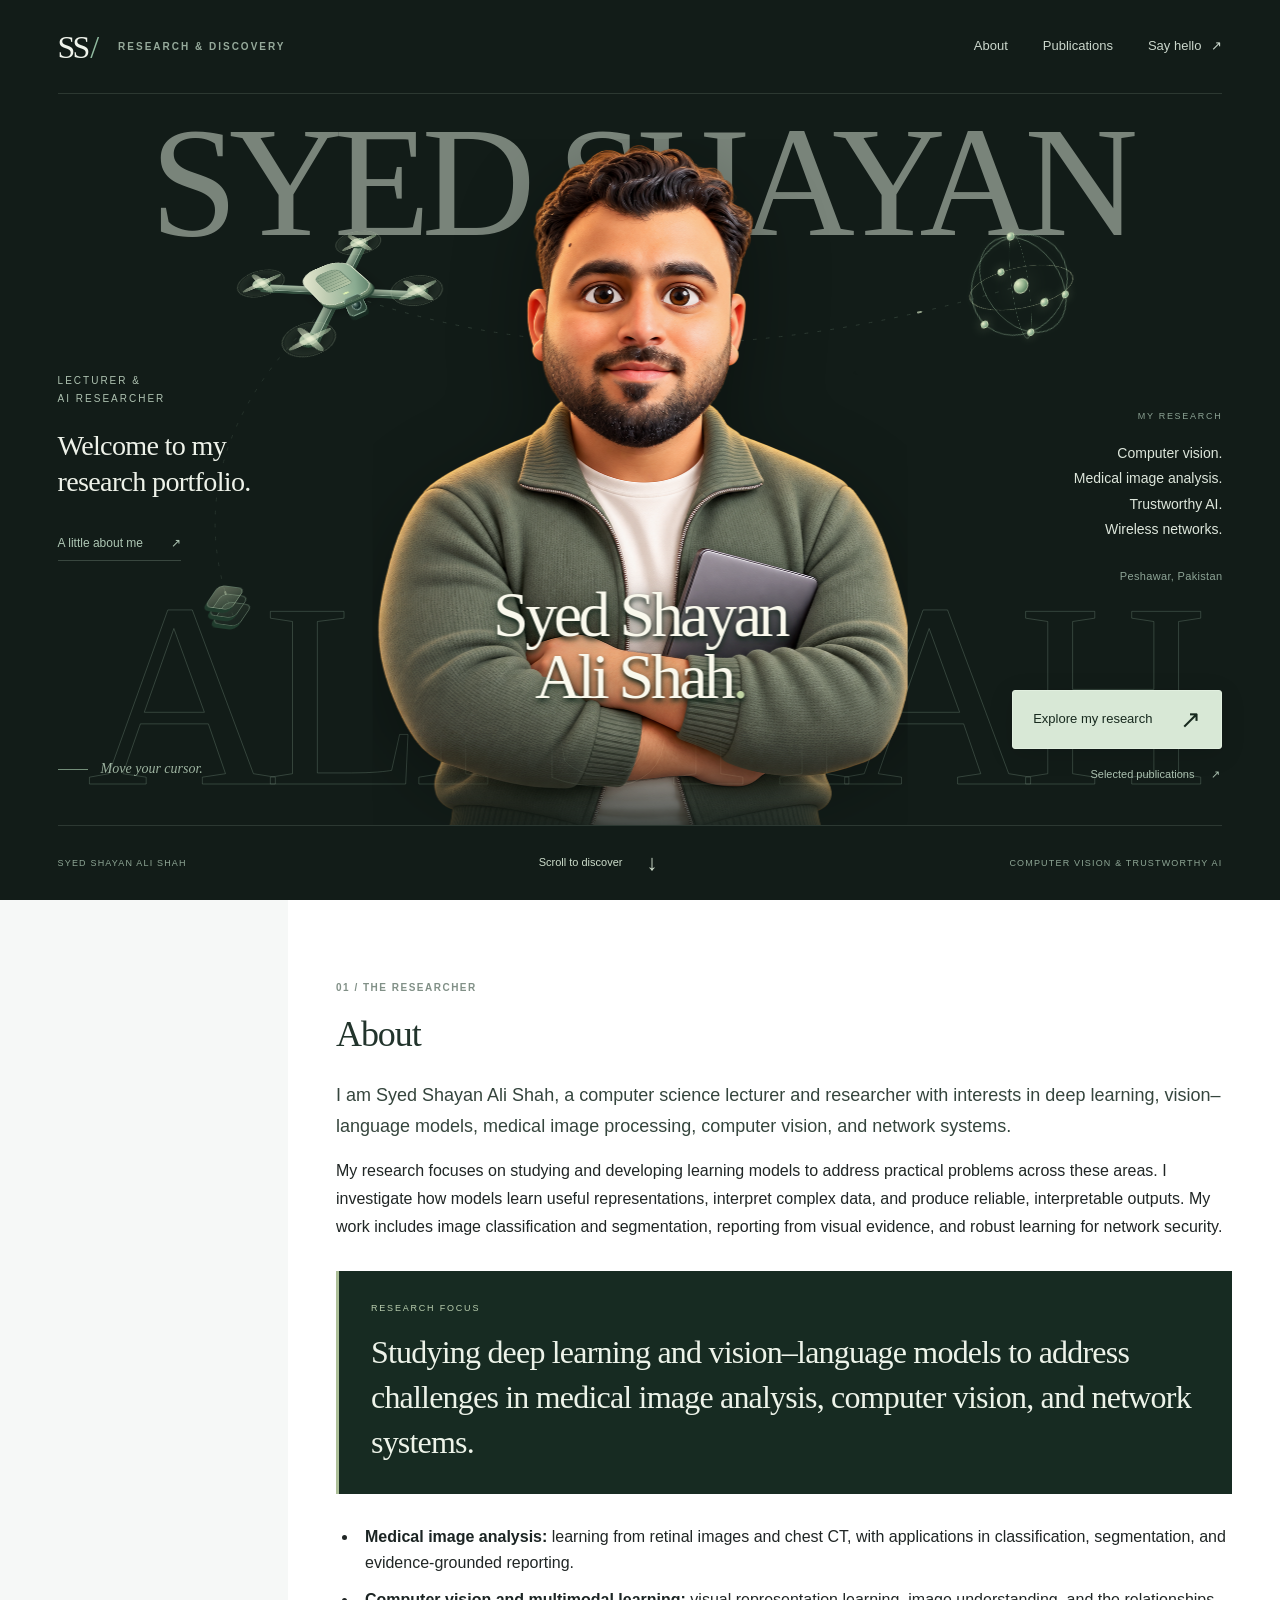
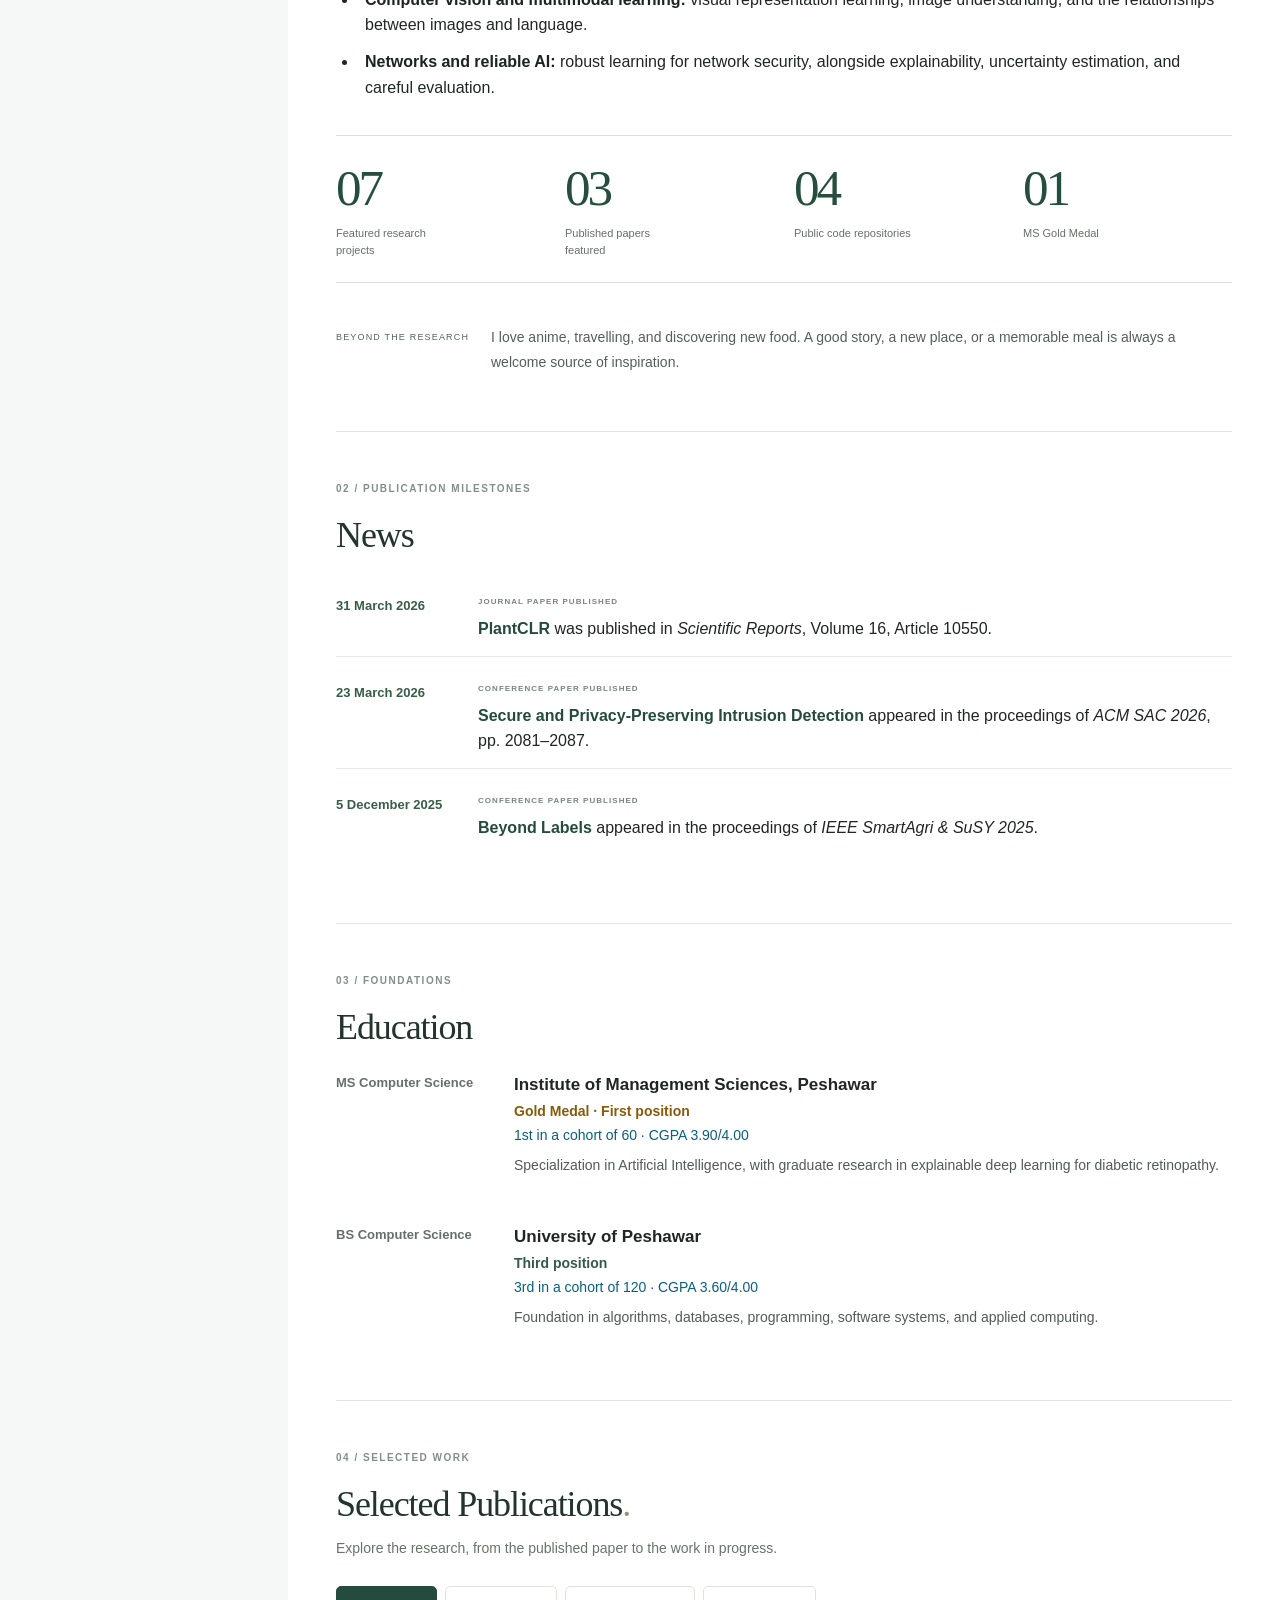
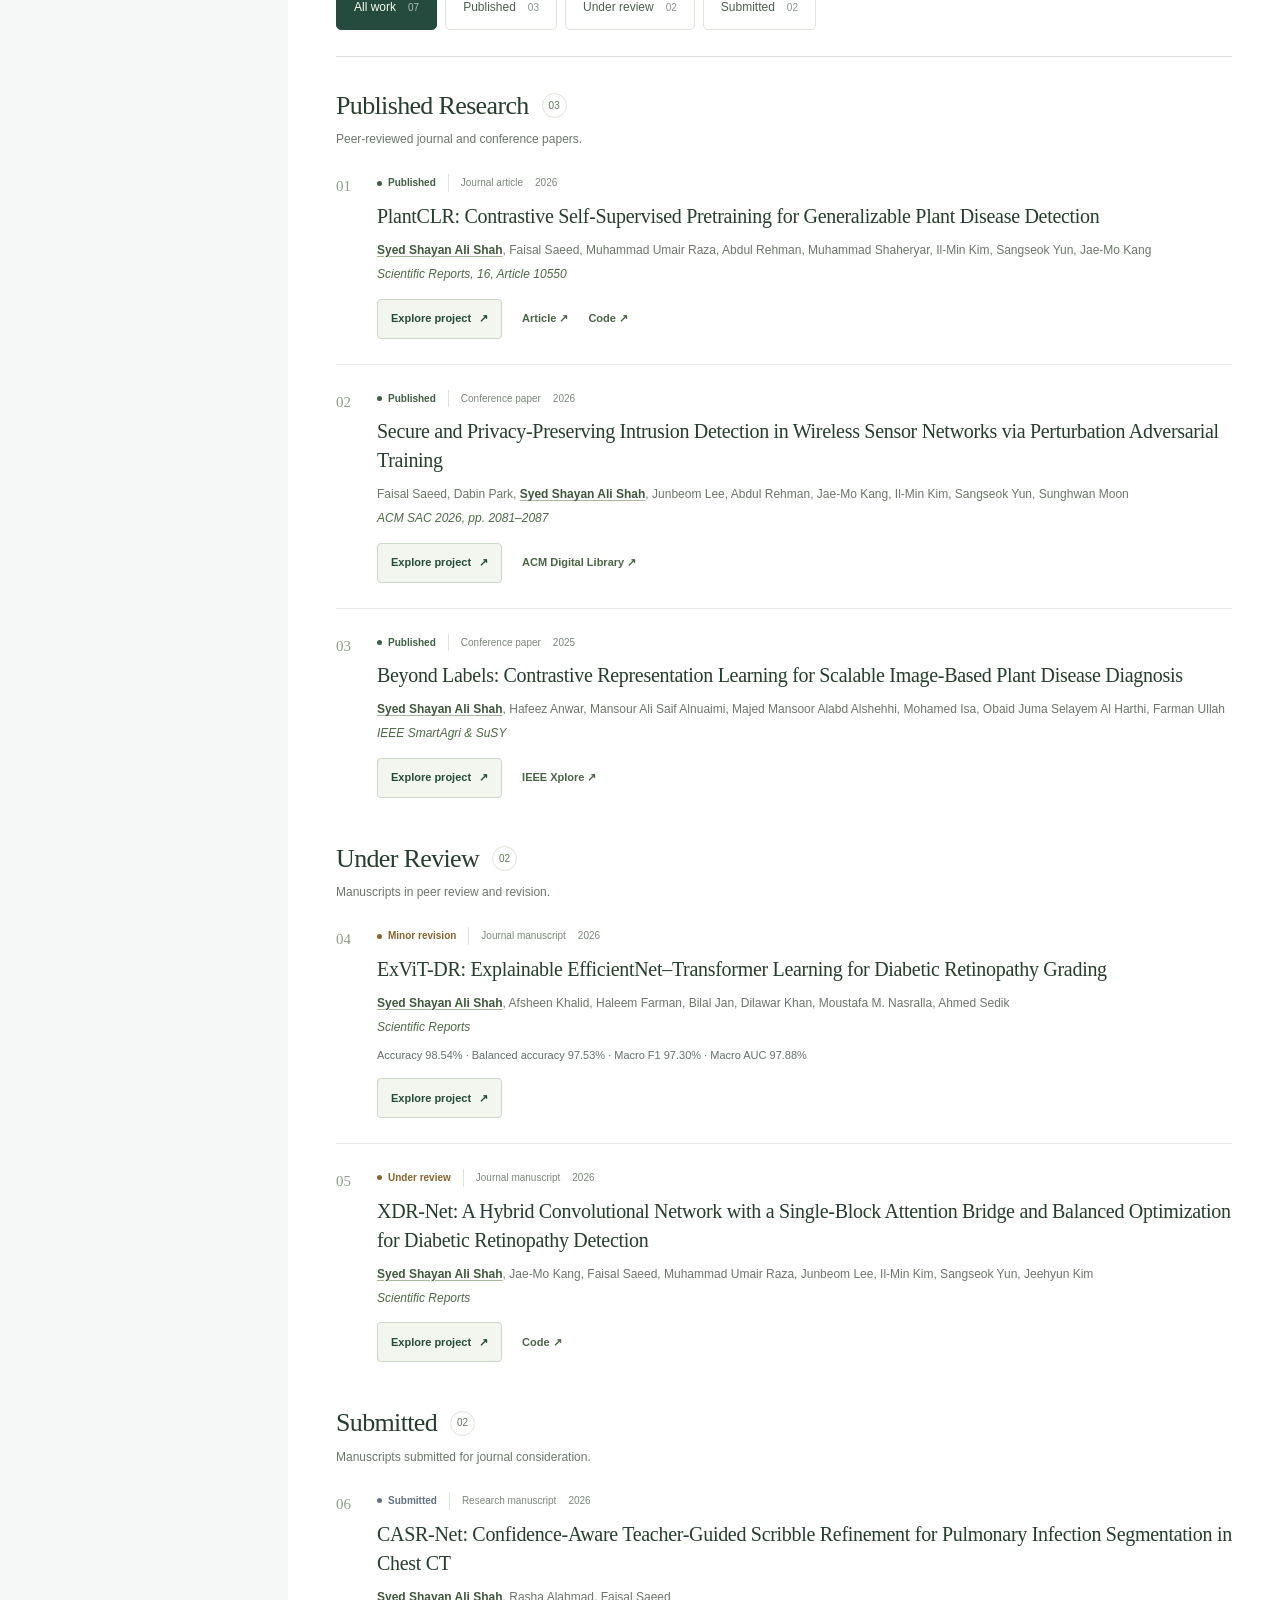
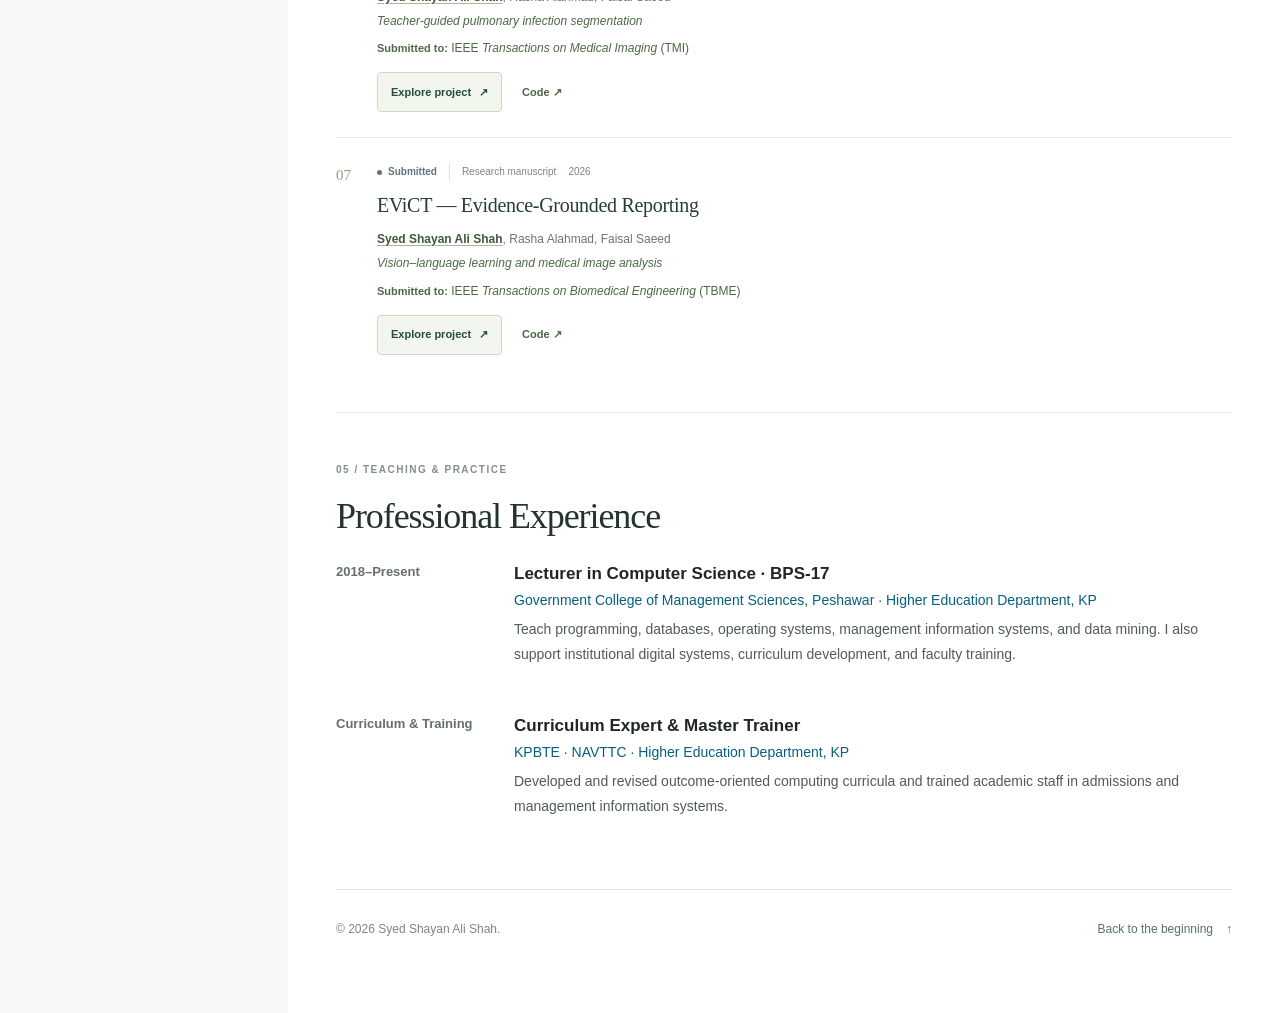
==== index.html @ fb337452 "Update research profile and submitted CASR-Net and EViCT manuscripts Broaden About to deep learning," ====
<!doctype html>
<html lang="en">
<head>
  <meta charset="utf-8">
  <meta name="viewport" content="width=device-width, initial-scale=1">
  <meta name="description" content="Research portfolio of Syed Shayan Ali Shah: data-efficient computer vision, medical image analysis, self-supervised learning, and trustworthy AI.">
  <meta name="theme-color" content="#17201f">
  <meta property="og:title" content="Syed Shayan Ali Shah | Academic Portfolio">
  <meta property="og:description" content="Research in computer vision, medical image analysis, weak supervision, and trustworthy AI.">
  <meta property="og:type" content="website">
  <title>Syed Shayan Ali Shah | Research Portfolio</title>
  <link rel="stylesheet" href="assets/css/base.css">
  <link rel="stylesheet" href="assets/css/motion.css">
  <link rel="stylesheet" href="assets/css/landing.css">
  <link rel="stylesheet" href="assets/css/research.css">
  <link rel="stylesheet" href="assets/css/hero-network.css">
  <link rel="stylesheet" href="assets/css/publication-list.css?v=20261030">
  <link rel="icon" href="assets/images/portrait.png">
  <link rel="preload" as="image" href="assets/images/shayan-avatar.png">
</head>
<body>
  <div class="reading-progress" id="readingProgress" aria-hidden="true"></div>
  <a class="skip-link" href="#about">Skip to content</a>
  <section class="intro-stage" id="top" aria-labelledby="heroTitle">
    <header class="hero-header">
      <a class="wordmark" href="#top" aria-label="Syed Shayan Ali Shah — home">SS<span>/</span></a>
      <span class="hero-edition">RESEARCH &amp; DISCOVERY</span>
      <nav class="hero-nav" aria-label="Quick navigation"><a href="#about">About</a><a href="#publications">Publications</a><a href="mailto:shayanalimscs@gmail.com">Say hello <span aria-hidden="true">↗</span></a></nav>
    </header>
    <div class="intro-inner">
      <div class="hero-name" aria-hidden="true"><span class="hero-name-top">SYED SHAYAN</span><span class="hero-name-bottom">ALI SHAH</span></div>
      <h1 class="hero-visible-name" id="heroTitle"><span>Syed Shayan</span><span>Ali Shah<span class="name-stop">.</span></span></h1>
      <div class="hero-network-scene" aria-hidden="true">
        <svg class="hero-network-links" viewBox="0 0 1000 650" preserveAspectRatio="none" focusable="false">
          <path class="network-link" d="M245 177 Q500 272 827 170"/>
          <path class="network-packet" d="M245 177 Q500 272 827 170"/>
          <path class="network-link network-link-secondary" d="M245 177 Q94 310 150 463"/>
          <path class="network-packet network-packet-secondary" d="M245 177 Q94 310 150 463"/>
        </svg>
        <div class="hero-drone">
          <div class="drone-hover">
            <div class="drone-model">
              <span class="drone-arm drone-arm-a"></span><span class="drone-arm drone-arm-b"></span>
              <span class="drone-hull"><span class="drone-panel"></span><span class="drone-led"></span></span>
              <span class="drone-camera"></span>
              <span class="drone-motor drone-motor-nw"><span class="drone-rotor"></span></span>
              <span class="drone-motor drone-motor-ne"><span class="drone-rotor"></span></span>
              <span class="drone-motor drone-motor-sw"><span class="drone-rotor"></span></span>
              <span class="drone-motor drone-motor-se"><span class="drone-rotor"></span></span>
            </div>
          </div>
        </div>
        <div class="hero-network-orb">
          <div class="network-orb-hover">
            <div class="network-sphere">
              <span class="network-ring network-ring-a"></span><span class="network-ring network-ring-b"></span><span class="network-ring network-ring-c"></span><span class="network-ring network-ring-equator"></span>
              <span class="network-node network-node-a"></span><span class="network-node network-node-b"></span><span class="network-node network-node-c"></span><span class="network-node network-node-d"></span><span class="network-node network-node-e"></span><span class="network-node network-node-f"></span>
              <span class="network-core"></span>
            </div>
          </div>
        </div>
        <div class="hero-network-relay"><span></span><span></span><span></span></div>
      </div>
      <div class="intro-copy">
        <div class="hero-side hero-side-left entrance"><p class="intro-eyebrow">LECTURER &amp; <br>AI RESEARCHER</p><p class="intro-welcome">Welcome to my<br>research portfolio.</p><a class="hero-small-link" href="#about">A little about me <span aria-hidden="true">↗</span></a></div>
        <div class="hero-side hero-side-right entrance"><span class="hero-meta-label">MY RESEARCH</span><p>Computer vision.<br>Medical image analysis.<br>Trustworthy AI.<br>Wireless networks.</p><span class="hero-location">Peshawar, Pakistan</span></div>
        <div class="hero-actions entrance"><a class="primary-action magnetic" href="#about"><span>Explore my research</span><span class="action-arrow" aria-hidden="true">↗</span></a><a class="secondary-action" href="#publications">Selected publications <span aria-hidden="true">↗</span></a></div>
      </div>
      <figure class="avatar-stage" aria-label="Personalized avatar of Syed Shayan Ali Shah with cursor-tracking eyes">
        <div class="avatar-float"><div class="avatar-rig" id="avatarRig">
          <img id="avatarImage" src="assets/images/shayan-avatar.png" width="1086" height="1448" alt="A stylized avatar of Shayan with a fuller face, short dark beard, and sage cardigan" fetchpriority="high" decoding="async">
          <canvas id="avatarCanvas" width="1086" height="1448" aria-hidden="true"></canvas>
        </div></div>
      </figure>
      <div class="avatar-caption"><span class="caption-line" aria-hidden="true"></span><span id="avatarHint">Meet Shayan.</span></div>
    </div>
    <div class="hero-bottom"><span class="hero-index">SYED SHAYAN ALI SHAH</span><a class="scroll-cue" href="#about">Scroll to discover <span aria-hidden="true">↓</span></a><span class="hero-discipline">COMPUTER VISION &amp; TRUSTWORTHY AI</span></div>
  </section>
  <div class="mobile-bar"><strong>Syed Shayan Ali Shah</strong><button class="menu-button" id="menuButton" aria-label="Open navigation" aria-expanded="false" aria-controls="sidebar"><span class="menu-lines" aria-hidden="true"></span></button></div>
  <aside class="sidebar" id="sidebar" aria-label="Primary navigation">
    <div class="sidebar-profile"><img class="sidebar-portrait" width="132" height="132" src="assets/images/portrait.png" alt="Portrait of Syed Shayan Ali Shah"><h2 class="sidebar-name">Syed Shayan<br>Ali Shah</h2><p class="sidebar-role">Lecturer &amp; AI Researcher</p></div>
    <nav class="nav"><span class="nav-track" aria-hidden="true"></span><a href="#top">Top</a><a href="#about">About</a><a href="#news">News</a><a href="#education">Education</a><a href="#publications">Publications</a><a href="#experience">Experience</a></nav>
    <div class="sidebar-links">
      <div class="icon-links" aria-label="Contact and academic profiles">
        <a class="icon-link" href="mailto:shayanalimscs@gmail.com" aria-label="Email" title="Email"><svg viewBox="0 0 24 24" aria-hidden="true"><path d="M3 5h18v14H3zM3 6l9 7 9-7" fill="none" stroke="currentColor" stroke-width="1.8" stroke-linejoin="round"/></svg></a>
        <a class="icon-link" href="https://scholar.google.com/citations?hl=en&amp;user=QaPiey0AAAAJ" target="_blank" rel="noopener" aria-label="Google Scholar" title="Google Scholar"><svg viewBox="0 0 24 24" aria-hidden="true"><path d="M2.5 9 12 4l9.5 5L12 14 2.5 9Zm3 2.3V16c3.8 3.1 9.2 3.1 13 0v-4.7M21.5 9v6" fill="none" stroke="currentColor" stroke-width="1.7" stroke-linecap="round" stroke-linejoin="round"/></svg></a>
        <a class="icon-link orcid" href="https://orcid.org/0009-0007-5335-5285" target="_blank" rel="noopener" aria-label="ORCID" title="ORCID"><svg viewBox="0 0 24 24" aria-hidden="true"><circle cx="12" cy="12" r="10" fill="currentColor"/><text x="12" y="15.2" text-anchor="middle" font-size="9" font-family="Arial,sans-serif" font-weight="700" fill="#17201f">iD</text></svg></a>
        <a class="icon-link linkedin" href="https://www.linkedin.com/in/itsshayanprofile/" target="_blank" rel="noopener" aria-label="LinkedIn" title="LinkedIn"><svg viewBox="0 0 24 24" aria-hidden="true"><path d="M6.4 8.2H3.1V19h3.3V8.2ZM4.75 3A1.9 1.9 0 1 0 4.75 6.8 1.9 1.9 0 0 0 4.75 3ZM21 12.8c0-3.25-1.73-4.76-4.04-4.76-1.86 0-2.7 1.03-3.17 1.75V8.2h-3.3V19h3.3v-5.35c0-1.41.27-2.79 2.03-2.79 1.73 0 1.75 1.62 1.75 2.88V19H21v-6.2Z" fill="currentColor"/></svg></a>
        <a class="icon-link" href="https://github.com/itsCodeBakery" target="_blank" rel="noopener" aria-label="GitHub" title="GitHub"><svg viewBox="0 0 24 24" aria-hidden="true"><path d="M12 2.5a9.5 9.5 0 0 0-3 18.5c.48.09.65-.2.65-.46v-1.82c-2.68.58-3.24-1.14-3.24-1.14-.44-1.12-1.07-1.42-1.07-1.42-.88-.6.07-.59.07-.59.97.07 1.48 1 1.48 1 .86 1.48 2.26 1.05 2.81.8.09-.63.34-1.05.62-1.29-2.14-.24-4.39-1.07-4.39-4.7 0-1.04.37-1.89.99-2.56-.1-.24-.43-1.21.09-2.52 0 0 .81-.26 2.61.98A9.1 9.1 0 0 1 12 6.96c.81 0 1.62.11 2.38.32 1.8-1.24 2.61-.98 2.61-.98.52 1.31.19 2.28.09 2.52.62.67.99 1.52.99 2.56 0 3.64-2.26 4.45-4.4 4.69.35.3.65.88.65 1.78v2.69c0 .26.18.56.66.46A9.5 9.5 0 0 0 12 2.5Z" fill="currentColor"/></svg></a>
      </div>
      <p class="sidebar-note">Peshawar, Pakistan</p>
    </div>
  </aside>
  <button class="menu-backdrop" aria-label="Close navigation" tabindex="-1"></button>
  <div class="page">
    <main class="content">
      <section id="about"><div class="section-kicker">01 / THE RESEARCHER</div><h2>About</h2>
<p class="lead">I am Syed Shayan Ali Shah, a computer science lecturer and researcher with interests in deep learning, vision–language models, medical image processing, computer vision, and network systems.</p>
<p>My research focuses on studying and developing learning models to address practical problems across these areas. I investigate how models learn useful representations, interpret complex data, and produce reliable, interpretable outputs. My work includes image classification and segmentation, reporting from visual evidence, and robust learning for network security.</p>
<div class="research-question"><span class="question-label">RESEARCH FOCUS</span><p>Studying deep learning and vision–language models to address challenges in medical image analysis, computer vision, and network systems.</p></div>
<ul class="research-list"><li><strong>Medical image analysis:</strong> learning from retinal images and chest CT, with applications in classification, segmentation, and evidence-grounded reporting.</li><li><strong>Computer vision and multimodal learning:</strong> visual representation learning, image understanding, and the relationships between images and language.</li><li><strong>Networks and reliable AI:</strong> robust learning for network security, alongside explainability, uncertainty estimation, and careful evaluation.</li></ul>
<div class="research-stats" aria-label="Featured research at a glance"><div><strong>07</strong><span>Featured research projects</span></div><div><strong>03</strong><span>Published papers featured</span></div><div><strong>04</strong><span>Public code repositories</span></div><div><strong>01</strong><span>MS Gold Medal</span></div></div>
<div class="beyond-research"><span>BEYOND THE RESEARCH</span><p>I love anime, travelling, and discovering new food. A good story, a new place, or a memorable meal is always a welcome source of inspiration.</p></div></section>
      <section id="news"><div class="section-kicker">02 / PUBLICATION MILESTONES</div><h2>News</h2><ul class="news">
<li><time datetime="2026-03-31">31 March 2026</time><span><span class="news-label">JOURNAL PAPER PUBLISHED</span><a href="projects/plantclr.html"><strong>PlantCLR</strong></a> was published in <em>Scientific Reports</em>, Volume 16, Article 10550.</span></li>
<li><time datetime="2026-03-23">23 March 2026</time><span><span class="news-label">CONFERENCE PAPER PUBLISHED</span><a href="projects/secure-wsn.html"><strong>Secure and Privacy-Preserving Intrusion Detection</strong></a> appeared in the proceedings of <em>ACM SAC 2026</em>, pp. 2081–2087.</span></li>
<li><time datetime="2025-12-05">5 December 2025</time><span><span class="news-label">CONFERENCE PAPER PUBLISHED</span><a href="projects/beyond-labels.html"><strong>Beyond Labels</strong></a> appeared in the proceedings of <em>IEEE SmartAgri &amp; SuSY 2025</em>.</span></li>
</ul></section>
      <section id="education"><div class="section-kicker">03 / FOUNDATIONS</div><h2>Education</h2><div class="timeline"><article class="timeline-item"><div class="timeline-date">MS Computer Science</div><div><h3>Institute of Management Sciences, Peshawar</h3><p class="org"><span class="honor">Gold Medal · First position</span><br>1st in a cohort of 60 · CGPA 3.90/4.00</p><p>Specialization in Artificial Intelligence, with graduate research in explainable deep learning for diabetic retinopathy.</p></div></article><article class="timeline-item"><div class="timeline-date">BS Computer Science</div><div><h3>University of Peshawar</h3><p class="org"><span class="cohort-rank">Third position</span><br>3rd in a cohort of 120 · CGPA 3.60/4.00</p><p>Foundation in algorithms, databases, programming, software systems, and applied computing.</p></div></article></div></section>
      <section id="publications" aria-labelledby="publicationsTitle">
        <div class="section-kicker">04 / SELECTED WORK</div>
        <div class="pub-collection-header"><h2 id="publicationsTitle">Selected Publications<span class="pub-heading-dot">.</span></h2><p class="small-note">Explore the research, from the published paper to the work in progress.</p></div>
        <div class="pub-filters" role="group" aria-label="Filter publications" hidden>
          <button type="button" class="pub-filter" data-publication-filter="all" aria-pressed="true" aria-controls="publicationList">All work <span>07</span></button>
          <button type="button" class="pub-filter" data-publication-filter="published" aria-pressed="false" aria-controls="publicationList">Published <span>03</span></button>
          <button type="button" class="pub-filter" data-publication-filter="review" aria-pressed="false" aria-controls="publicationList">Under review <span>02</span></button>
          <button type="button" class="pub-filter" data-publication-filter="submitted" aria-pressed="false" aria-controls="publicationList">Submitted <span>02</span></button>
        </div>
        <p class="pub-sr-only" id="publicationAnnouncement" role="status" aria-live="polite" aria-atomic="true"></p>
        <div id="publicationList" class="pub-collection">
          <div class="publication-group" data-publication-group="published" role="region" aria-labelledby="publications-published">
            <div class="pub-group-heading"><div class="pub-group-title"><h3 id="publications-published">Published Research</h3><span class="pub-group-count">03</span></div><p>Peer-reviewed journal and conference papers.</p></div>
            <div class="pub-list">
              <article class="publication pub-row" data-status="published" aria-labelledby="paper-plantclr">
                <span class="pub-row-number" aria-hidden="true">01</span>
                <div class="pub-row-body">
                  <p class="pub-row-meta"><span class="pub-status pub-status-published">Published</span><span>Journal article</span><time datetime="2026">2026</time></p>
                  <h4 id="paper-plantclr"><a href="projects/plantclr.html">PlantCLR: Contrastive Self-Supervised Pretraining for Generalizable Plant Disease Detection</a></h4>
                  <p class="authors"><span class="me">Syed Shayan Ali Shah</span>, Faisal Saeed, Muhammad Umair Raza, Abdul Rehman, Muhammad Shaheryar, Il-Min Kim, Sangseok Yun, Jae-Mo Kang</p>
                  <p class="venue">Scientific Reports, 16, Article 10550</p>
                  <p class="pub-links"><a class="project-link pub-explore" href="projects/plantclr.html">Explore project <span aria-hidden="true">↗</span></a><a href="https://www.nature.com/articles/s41598-026-45684-x" target="_blank" rel="noopener">Article ↗</a><a href="https://github.com/itsCodeBakery/PlantPathology/tree/main" target="_blank" rel="noopener">Code ↗</a></p>
                </div>
              </article>
              <article class="publication pub-row" data-status="published" aria-labelledby="paper-secure-wsn">
                <span class="pub-row-number" aria-hidden="true">02</span>
                <div class="pub-row-body">
                  <p class="pub-row-meta"><span class="pub-status pub-status-published">Published</span><span>Conference paper</span><time datetime="2026">2026</time></p>
                  <h4 id="paper-secure-wsn"><a href="projects/secure-wsn.html">Secure and Privacy-Preserving Intrusion Detection in Wireless Sensor Networks via Perturbation Adversarial Training</a></h4>
                  <p class="authors">Faisal Saeed, Dabin Park, <span class="me">Syed Shayan Ali Shah</span>, Junbeom Lee, Abdul Rehman, Jae-Mo Kang, Il-Min Kim, Sangseok Yun, Sunghwan Moon</p>
                  <p class="venue">ACM SAC 2026, pp. 2081–2087</p>
                  <p class="pub-links"><a class="project-link pub-explore" href="projects/secure-wsn.html">Explore project <span aria-hidden="true">↗</span></a><a href="https://dl.acm.org/doi/10.1145/3748522.3779960" target="_blank" rel="noopener">ACM Digital Library ↗</a></p>
                </div>
              </article>
              <article class="publication pub-row" data-status="published" aria-labelledby="paper-beyond-labels">
                <span class="pub-row-number" aria-hidden="true">03</span>
                <div class="pub-row-body">
                  <p class="pub-row-meta"><span class="pub-status pub-status-published">Published</span><span>Conference paper</span><time datetime="2025">2025</time></p>
                  <h4 id="paper-beyond-labels"><a href="projects/beyond-labels.html">Beyond Labels: Contrastive Representation Learning for Scalable Image-Based Plant Disease Diagnosis</a></h4>
                  <p class="authors"><span class="me">Syed Shayan Ali Shah</span>, Hafeez Anwar, Mansour Ali Saif Alnuaimi, Majed Mansoor Alabd Alshehhi, Mohamed Isa, Obaid Juma Selayem Al Harthi, Farman Ullah</p>
                  <p class="venue">IEEE SmartAgri &amp; SuSY</p>
                  <p class="pub-links"><a class="project-link pub-explore" href="projects/beyond-labels.html">Explore project <span aria-hidden="true">↗</span></a><a href="https://ieeexplore.ieee.org/document/11466957/" target="_blank" rel="noopener">IEEE Xplore ↗</a></p>
                </div>
              </article>
            </div>
          </div>
          <div class="publication-group" data-publication-group="review" role="region" aria-labelledby="publications-review">
            <div class="pub-group-heading"><div class="pub-group-title"><h3 id="publications-review">Under Review</h3><span class="pub-group-count">02</span></div><p>Manuscripts in peer review and revision.</p></div>
            <div class="pub-list">
              <article class="publication pub-row" data-status="review" aria-labelledby="paper-exvit-dr">
                <span class="pub-row-number" aria-hidden="true">04</span>
                <div class="pub-row-body">
                  <p class="pub-row-meta"><span class="pub-status pub-status-review">Minor revision</span><span>Journal manuscript</span><time datetime="2026">2026</time></p>
                  <h4 id="paper-exvit-dr"><a href="projects/exvit-dr.html">ExViT-DR: Explainable EfficientNet–Transformer Learning for Diabetic Retinopathy Grading</a></h4>
                  <p class="authors"><span class="me">Syed Shayan Ali Shah</span>, Afsheen Khalid, Haleem Farman, Bilal Jan, Dilawar Khan, Moustafa M. Nasralla, Ahmed Sedik</p>
                  <p class="venue">Scientific Reports</p>
                  <p class="small-note pub-row-results">Accuracy 98.54% · Balanced accuracy 97.53% · Macro F1 97.30% · Macro AUC 97.88%</p>
                  <p class="pub-links"><a class="project-link pub-explore" href="projects/exvit-dr.html">Explore project <span aria-hidden="true">↗</span></a></p>
                </div>
              </article>
              <article class="publication pub-row" data-status="review" aria-labelledby="paper-xdr-net">
                <span class="pub-row-number" aria-hidden="true">05</span>
                <div class="pub-row-body">
                  <p class="pub-row-meta"><span class="pub-status pub-status-review">Under review</span><span>Journal manuscript</span><time datetime="2026">2026</time></p>
                  <h4 id="paper-xdr-net"><a href="projects/xdr-net.html">XDR-Net: A Hybrid Convolutional Network with a Single-Block Attention Bridge and Balanced Optimization for Diabetic Retinopathy Detection</a></h4>
                  <p class="authors"><span class="me">Syed Shayan Ali Shah</span>, Jae-Mo Kang, Faisal Saeed, Muhammad Umair Raza, Junbeom Lee, Il-Min Kim, Sangseok Yun, Jeehyun Kim</p>
                  <p class="venue">Scientific Reports</p>
                  <p class="pub-links"><a class="project-link pub-explore" href="projects/xdr-net.html">Explore project <span aria-hidden="true">↗</span></a><a href="https://github.com/itsCodeBakery/XDR-NET" target="_blank" rel="noopener">Code ↗</a></p>
                </div>
              </article>
            </div>
          </div>
          <div class="publication-group" data-publication-group="submitted" role="region" aria-labelledby="publications-submitted">
            <div class="pub-group-heading"><div class="pub-group-title"><h3 id="publications-submitted">Submitted</h3><span class="pub-group-count">02</span></div><p>Manuscripts submitted for journal consideration.</p></div>
            <div class="pub-list">
              <article class="publication pub-row" data-status="submitted" aria-labelledby="paper-casr-net">
                <span class="pub-row-number" aria-hidden="true">06</span>
                <div class="pub-row-body">
                  <p class="pub-row-meta"><span class="pub-status pub-status-submitted">Submitted</span><span>Research manuscript</span><time datetime="2026">2026</time></p>
                  <h4 id="paper-casr-net"><a href="projects/casr-net.html">CASR-Net: Confidence-Aware Teacher-Guided Scribble Refinement for Pulmonary Infection Segmentation in Chest CT</a></h4>
                  <p class="authors"><strong class="me">Syed Shayan Ali Shah</strong>, Rasha Alahmad, Faisal Saeed</p>
                  <p class="venue">Teacher-guided pulmonary infection segmentation</p>
                  <p class="pub-submission"><strong>Submitted to:</strong> IEEE <em>Transactions on Medical Imaging</em> (TMI)</p>
                  <p class="pub-links"><a class="project-link pub-explore" href="projects/casr-net.html">Explore project <span aria-hidden="true">↗</span></a><a href="https://github.com/itsCodeBakery/scribble-uncertainty-lung-segmentation" target="_blank" rel="noopener">Code ↗</a></p>
                </div>
              </article>
              <article class="publication pub-row" data-status="submitted" aria-labelledby="paper-evict">
                <span class="pub-row-number" aria-hidden="true">07</span>
                <div class="pub-row-body">
                  <p class="pub-row-meta"><span class="pub-status pub-status-submitted">Submitted</span><span>Research manuscript</span><time datetime="2026">2026</time></p>
                  <h4 id="paper-evict"><a href="projects/evict.html">EViCT — Evidence-Grounded Reporting</a></h4>
                  <p class="authors"><strong class="me">Syed Shayan Ali Shah</strong>, Rasha Alahmad, Faisal Saeed</p>
                  <p class="venue">Vision–language learning and medical image analysis</p>
                  <p class="pub-submission"><strong>Submitted to:</strong> IEEE <em>Transactions on Biomedical Engineering</em> (TBME)</p>
                  <p class="pub-links"><a class="project-link pub-explore" href="projects/evict.html">Explore project <span aria-hidden="true">↗</span></a><a href="https://github.com/itsCodeBakery/EviCT" target="_blank" rel="noopener">Code ↗</a></p>
                </div>
              </article>
            </div>
          </div>
        </div>
      </section>
      <section id="experience"><div class="section-kicker">05 / TEACHING & PRACTICE</div><h2>Professional Experience</h2><div class="timeline"><article class="timeline-item"><div class="timeline-date">2018–Present</div><div><h3>Lecturer in Computer Science · BPS-17</h3><p class="org">Government College of Management Sciences, Peshawar · Higher Education Department, KP</p><p>Teach programming, databases, operating systems, management information systems, and data mining. I also support institutional digital systems, curriculum development, and faculty training.</p></div></article><article class="timeline-item"><div class="timeline-date">Curriculum &amp; Training</div><div><h3>Curriculum Expert &amp; Master Trainer</h3><p class="org">KPBTE · NAVTTC · Higher Education Department, KP</p><p>Developed and revised outcome-oriented computing curricula and trained academic staff in admissions and management information systems.</p></div></article></div></section>
      
      <footer><span>© <span id="year"></span> Syed Shayan Ali Shah.</span><a href="#top" class="back-top">Back to the beginning <span aria-hidden="true">↑</span></a></footer>
    </main>
  </div>
  <script src="assets/js/main.js" defer></script>
  <script src="assets/js/publication-list.js" defer></script>
  <script src="assets/js/avatar-renderer.js" defer></script>
  <script src="assets/js/avatar.js" defer></script>
  <script src="assets/js/landing.js" defer></script>
</body>
</html>
---- assets/css/base.css ----
:root{--sidebar:#171e1e;--sidebar-muted:#929d9b;--sage:#91a29f;--ink:#202625;--muted:#65706e;--blue:#087aa5;--blue-dark:#075f80;--line:#dfe5e3;--soft:#f3f6f5;--paper:#fff;--content:980px;--rail:296px}
    *{box-sizing:border-box}html{scroll-behavior:smooth}body{margin:0;color:var(--ink);background:#f6f8f7;font-family:Arial,Helvetica,sans-serif;font-size:16px;line-height:1.58;-webkit-font-smoothing:antialiased}a{color:var(--blue);text-decoration:none}a:hover{color:var(--blue-dark);text-decoration:underline}img{display:block;max-width:100%}button{font:inherit}:focus-visible{outline:3px solid #73bfd7;outline-offset:3px}::selection{background:#cbe8ee}
    .sidebar{position:fixed;inset:0 auto 0 0;z-index:20;width:var(--rail);padding:32px 30px 28px;color:#fff;background:radial-gradient(circle at 65% 10%,rgba(149,179,173,.16),transparent 23%),var(--sidebar);display:flex;flex-direction:column;text-align:right}.sidebar-portrait{width:132px;height:132px;margin-left:auto;object-fit:cover;object-position:center 15%;border:4px solid rgba(255,255,255,.85);border-radius:50%;background:#e4e8e7;box-shadow:0 12px 36px rgba(0,0,0,.28)}.sidebar-name{margin:20px 0 2px;font-size:22px;line-height:1.25}.sidebar-role{margin:0;color:var(--sidebar-muted);font-size:14px}.nav{margin-top:34px}.nav a{display:block;padding:9px 0;color:var(--sidebar-muted);font-size:15px;transition:color .18s ease,transform .18s ease}.nav a:hover,.nav a.active{color:#fff;text-decoration:none;transform:translateX(-4px)}.sidebar-links{margin-top:auto}.icon-links{display:flex;justify-content:flex-end;gap:8px}.icon-link{width:37px;height:37px;display:grid;place-items:center;border:1px solid rgba(255,255,255,.17);border-radius:50%;color:#c5cfcd;background:rgba(255,255,255,.025);transition:color .18s ease,border-color .18s ease,background .18s ease,transform .18s ease}.icon-link:hover{color:#fff;border-color:#8fb8af;background:rgba(143,184,175,.14);text-decoration:none;transform:translateY(-2px)}.icon-link svg{width:18px;height:18px;display:block}.icon-link.orcid{color:#a6ce39}.icon-link.linkedin{color:#8fc7e7}.sidebar-note{margin:14px 0 0;color:#77817f;font-size:11px}.mobile-bar{display:none}.page{margin-left:var(--rail);min-height:100vh;background:var(--paper)}
    .content{width:min(var(--content),calc(100% - 72px));margin:0 auto;padding:48px 0 74px}section{scroll-margin-top:28px;padding:0 0 48px}section+section{border-top:1px solid var(--line);padding-top:43px}h2{margin:0 0 13px;font-family:Georgia,"Times New Roman",serif;font-size:29px;line-height:1.25;font-weight:500}h3{margin:0;line-height:1.4}p{margin:0 0 14px}.lead{font-size:17px;line-height:1.7}.small-note{color:var(--muted);font-size:13px}.research-list{margin:20px 0 0;padding-left:22px}.research-list li{margin-bottom:9px;padding-left:7px}.research-list strong{color:#1b2423}.callout{margin-top:23px;padding:14px 17px;border-left:3px solid var(--sage);background:var(--soft);color:#485250;font-size:14px}
    .news{list-style:none;padding:0;margin:18px 0 0}.news li{display:grid;grid-template-columns:92px 1fr;gap:12px;margin:0 0 11px}.news time{color:var(--blue-dark);font-weight:700;font-size:13px}.timeline{margin-top:18px}.timeline-item{display:grid;grid-template-columns:150px 1fr;gap:24px;padding:0 0 25px}.timeline-item:last-child{padding-bottom:0}.timeline-date{color:var(--muted);font-size:13px;font-weight:700}.timeline h3{font-size:17px}.timeline .org{margin:2px 0 5px;color:var(--blue-dark);font-size:14px}.timeline p{color:#515b59;font-size:14px}.honor{color:#8a5a08;font-weight:700}
    .pub-header{display:flex;align-items:end;justify-content:space-between;gap:20px}.filters{display:flex;flex-wrap:wrap;gap:7px;margin-bottom:13px}.filter{padding:4px 10px;border:1px solid #cfd8d6;border-radius:999px;color:#586360;background:#fff;cursor:pointer;font-size:12px}.filter:hover,.filter.active{color:#fff;border-color:var(--blue-dark);background:var(--blue-dark)}.publication-list{margin-top:19px}.publication{display:grid;grid-template-columns:142px 1fr;gap:22px;padding:22px 0;border-top:1px solid var(--line)}.publication:first-child{border-top:0;padding-top:5px}.publication[hidden]{display:none}.pub-visual{position:relative;width:142px;height:94px;overflow:hidden;display:grid;place-items:center;border:1px solid #d7dfdd;background:#eef2f1}.pub-visual img{width:100%;height:100%;object-fit:contain;background:#fff}.pub-visual.fallback{color:#52615e;font-family:Georgia,"Times New Roman",serif;font-size:22px;letter-spacing:.08em}.pub-year{position:absolute;right:5px;bottom:5px;padding:1px 6px;color:#fff;background:rgba(23,30,30,.78);font:700 10px Arial,sans-serif}.publication h3{font-family:Georgia,"Times New Roman",serif;font-size:17px;font-weight:600}.authors{margin:5px 0 0;color:#525c5a;font-size:13px;line-height:1.5}.authors .me{color:#1d2927;font-weight:700;text-decoration:underline;text-decoration-color:#78a6b5;text-underline-offset:2px}.venue{margin:5px 0 0;color:#3f4947;font-size:13px;font-style:italic}.tag{display:inline-block;margin-left:7px;padding:1px 6px;border-radius:3px;color:#fff;background:#768c87;font-style:normal;font-size:10px;font-weight:700;text-transform:uppercase;letter-spacing:.03em}.tag.review{background:#9a7323}.pub-links{margin-top:7px;font-size:12px}.pub-links a{margin-right:13px;font-weight:700}.service-grid{display:grid;grid-template-columns:1fr 1fr;gap:30px}.service-grid h3{margin-bottom:6px;font-size:16px}.service-grid p{color:#56605e;font-size:14px}footer{padding:26px 0 0;border-top:1px solid var(--line);color:#7b8583;font-size:12px}.menu-button{border:0;color:#fff;background:transparent;cursor:pointer;font-size:22px}
---- assets/css/motion.css ----
/* Motion edition. The site's original palette and academic content are preserved. */
:root{--ease:cubic-bezier(.22,1,.36,1);--rail:288px;--blue:#087aa5;--hero-paper:#f4f7f5}
html{scroll-behavior:smooth;scroll-padding-top:24px}body{overflow-x:clip}button,a{-webkit-tap-highlight-color:transparent}button{touch-action:manipulation}a{transition:color .2s}.skip-link{position:fixed;top:12px;left:12px;z-index:200;background:#fff;padding:12px 20px;transform:translateY(-160%)}.skip-link:focus{transform:none}
.intro-stage{position:relative;z-index:50;min-height:100svh;background:var(--hero-paper);padding:0 5.3vw;overflow:hidden;border:0;display:flex;flex-direction:column;isolation:isolate}
.hero-header{height:108px;display:flex;align-items:center;gap:27px;border-bottom:1px solid #dce3df;position:relative;z-index:3}.wordmark{font-family:Georgia,serif;font-size:32px;letter-spacing:-3px;line-height:1;color:#17201f}.wordmark:hover{text-decoration:none}.wordmark span{color:#708d86;margin-left:3px}.hero-edition{font-size:11px;font-weight:600;letter-spacing:.16em;color:#64726d}.hero-nav{margin-left:auto;display:flex;gap:32px;font-size:14px}.hero-nav a{color:#36443f;position:relative;display:inline-flex;align-items:center;gap:10px;padding:12px 0}.hero-nav a::after{content:"";position:absolute;bottom:6px;left:0;width:100%;height:1px;background:#087aa5;transform:scaleX(0);transform-origin:right;transition:transform .4s var(--ease)}.hero-nav a:hover{text-decoration:none;color:#087aa5}.hero-nav a:hover::after{transform:scaleX(1);transform-origin:left}
.intro-inner{position:relative;flex:1;width:100%;max-width:1440px;margin:auto;min-height:600px;display:grid;grid-template-columns:1.37fr 1fr;align-items:center}.intro-copy{position:relative;z-index:2;padding:68px 0 78px}.intro-eyebrow{font-size:11px;letter-spacing:.19em;font-weight:600;color:#536e65;margin-bottom:35px}.intro-name{margin:0 0 26px;font-family:Georgia,'Times New Roman',serif;font-size:clamp(66px,7.6vw,126px);line-height:1.01;letter-spacing:-.065em;font-weight:400;color:#17201f}.name-line{display:block;overflow:hidden;padding:0 .08em .1em;margin:0 -.08em -.1em}.name-line>span{display:block}.intro-name .accent{font-style:italic;color:#537d73}.name-period{color:#087aa5}.intro-welcome{font-family:Georgia,serif;font-size:clamp(18px,1.55vw,24px);color:#67746e;margin:26px 0 31px;letter-spacing:-.01em}.hero-actions{display:flex;gap:24px;align-items:center;flex-wrap:wrap}.primary-action{display:flex;gap:35px;align-items:center;border-radius:3px;padding:15px 19px 15px 23px;background:#1e302c;color:#fff;font-size:14px;box-shadow:0 8px 20px #203a2e0c;transition:background .25s,box-shadow .35s,transform .35s var(--ease)}.primary-action:hover{background:#30574b;box-shadow:0 12px 26px #203a2e22;text-decoration:none;color:#fff}.action-arrow{font-size:25px;line-height:1;transition:transform .45s var(--ease)}.primary-action:hover .action-arrow{transform:rotate(-45deg)}.secondary-action{font-size:13px;color:#465b54;display:flex;gap:12px;align-items:center}.secondary-action span{transition:transform .3s}.secondary-action:hover span{transform:translate(3px,-3px)}.hero-footnote{display:flex;gap:24px;margin-top:56px;font-size:12px;color:#75827c}.hero-footnote span+span{border-left:1px solid #ccd7d1;padding-left:24px}
.avatar-stage{position:relative;align-self:stretch;margin:12px -2vw 0 -1.8vw;min-height:580px;display:grid;align-content:center;perspective:1000px}.avatar-float{position:relative;height:min(690px,76svh);min-height:535px}.avatar-rig{position:absolute;width:100%;height:100%;transform-origin:50% 38%;will-change:transform;filter:drop-shadow(0 28px 26px #1f3b2912);mask-image:linear-gradient(to bottom,#000 0%,#000 84%,transparent 100%);-webkit-mask-image:linear-gradient(to bottom,#000 0%,#000 84%,transparent 100%)}.avatar-rig img,.avatar-rig canvas{position:absolute;inset:0;width:100%;height:100%;object-fit:contain;object-position:center}.avatar-rig canvas{opacity:0;transition:opacity .3s}.avatar-rig.ready canvas{opacity:1}.avatar-rig.ready img{visibility:hidden}.avatar-caption{position:absolute;bottom:6%;left:20%;display:flex;align-items:center;gap:12px;color:#6e7f77;font-family:Georgia,serif;font-size:14px;font-style:italic;white-space:nowrap}.caption-line{display:block;width:23px;height:1px;background:#9cad9f}.hero-bottom{height:78px;display:flex;align-items:center;justify-content:space-between;gap:20px;border-top:1px solid #dce3df;position:relative;z-index:3}.hero-index,.hero-discipline{font-size:10px;color:#78857f;letter-spacing:.12em}.scroll-cue{font-size:12px;color:#4d645a;display:flex;gap:18px;align-items:center}.scroll-cue span{font-size:22px;animation:arrow-drift 2.6s ease-in-out infinite}.scroll-cue:hover{text-decoration:none;color:#087aa5}
.reading-progress{position:fixed;inset:0 auto auto 0;height:3px;z-index:100;background:#087aa5;width:0;pointer-events:none;transition:width .1s linear}.sidebar{background:#171f1d;padding:34px 28px 26px;text-align:left;z-index:25;box-shadow:7px 0 45px #17322807;overflow-y:auto;scrollbar-width:thin;scrollbar-color:#46564f transparent}.sidebar-portrait{margin:0;width:104px;height:104px;border:3px solid #d2ded4;box-shadow:0 9px 30px #0003;transition:transform .6s var(--ease)}.sidebar-portrait:hover{transform:rotate(-4deg) scale(1.04)}.sidebar-name{font-size:24px;letter-spacing:-.02em;margin:22px 0 6px;color:#eef2ef}.sidebar-role{font-size:12px;color:#a0aea6}.nav{position:relative;margin:35px -10px 30px;isolation:isolate}.nav a{position:relative;padding:11px 16px;display:flex;align-items:center;justify-content:space-between;gap:12px;font-size:14px;color:#9caea2;line-height:1.6;border-radius:5px;transition:color .3s,transform .4s var(--ease)}.nav a::after{content:attr(data-index);font-size:10px;letter-spacing:.08em;opacity:.55;transition:transform .4s,opacity .3s}.nav a:hover,.nav a.active{color:#fff;transform:none}.nav a:hover::after,.nav a.active::after{transform:translateX(-3px);opacity:1}.nav-track{position:absolute;left:0;right:0;top:0;height:44px;background:#2b3c32;border:1px solid #4554498c;border-radius:5px;z-index:-1;opacity:0;transition:transform .55s var(--ease),height .5s var(--ease),opacity .3s;pointer-events:none}.nav-track.visible{opacity:1}.icon-links{justify-content:flex-start;gap:7px}.icon-link{width:35px;height:35px;transition:transform .4s var(--ease),background .3s,border-color .3s}.icon-link:hover{transform:translateY(-5px) rotate(-7deg)}.sidebar-note{font-size:11px;letter-spacing:.035em;color:#a5b2aa}.page{background:#fff}.content{max-width:1120px;width:calc(100% - 96px);padding-top:80px}.content section{scroll-margin-top:34px;padding-bottom:57px}.content section+section{padding-top:49px}.section-kicker{font-size:10px;font-weight:600;letter-spacing:.15em;color:#819087;margin-bottom:16px}.content h2{font-size:36px;letter-spacing:-.03em;color:#22342c;margin-bottom:23px}.lead{font-size:18px;line-height:1.8;color:#35453d}.content p{line-height:1.75}.content .small-note{line-height:1.6;font-size:13px}.callout{padding:20px 24px;border-left:2px solid #7b9c8c;background:#f3f7f3;border-radius:0 5px 5px 0}.research-list li{margin-bottom:12px}.news li{padding:8px 0;transition:transform .4s var(--ease)}.news li:hover{transform:translateX(5px)}.timeline-item{padding-bottom:34px;gap:28px}.timeline p{font-size:14px}.timeline-date{font-size:13px}.publication-list{perspective:1600px}.publication{padding:27px 0;position:relative;border-color:#e5eae6;transition:transform .5s var(--ease),background .4s;transform-style:preserve-3d}.publication:hover{background:#f7faf7}.publication h3{font-size:19px;line-height:1.4;letter-spacing:-.01em}.pub-visual{height:112px;border-color:#e1e7e2;border-radius:4px;transition:transform .65s var(--ease),box-shadow .65s}.publication:hover .pub-visual{transform:translateY(-4px) rotate(-1deg);box-shadow:0 12px 25px #1b392719}.pub-visual.fallback{background:#edf2ee;font-size:24px;color:#789186;letter-spacing:-.025em}.pub-year{right:6px;bottom:6px;border-radius:2px;font-size:10px}.authors{font-size:13px}.pub-links{display:flex;gap:16px;align-items:center;flex-wrap:wrap}.pub-links a{font-size:12px;margin:0;display:inline-block;position:relative;padding-bottom:2px}.pub-links a::after{content:"";position:absolute;bottom:0;left:0;right:0;height:1px;transform:scaleX(0);transform-origin:left;background:currentColor;transition:transform .4s var(--ease)}.pub-links a:hover{text-decoration:none}.pub-links a:hover::after{transform:scaleX(1)}.filter{font-size:12px;padding:7px 13px;transition:background .3s,color .3s,box-shadow .3s,transform .4s var(--ease);min-height:35px}.filter:hover{transform:translateY(-2px)}.filter.active{background:#244b3d;border-color:#244b3d;box-shadow:0 4px 10px #244b3d12}.pub-header{align-items:center}.pub-header .small-note{margin-bottom:0}.filters{margin:0}.content footer{display:flex;justify-content:space-between;gap:20px;padding:30px 0 0;font-size:12px;color:#7c8781}.back-top{color:#577266;display:inline-flex;gap:13px}.back-top span{transition:transform .3s}.back-top:hover span{transform:translateY(-3px)}.menu-backdrop{display:none}.cursor-orb{position:fixed;top:0;left:0;width:32px;height:32px;border:1px solid #6a97868c;border-radius:50%;z-index:150;pointer-events:none;opacity:0;transition:width .3s var(--ease),height .3s var(--ease),opacity .25s,background .25s,border-color .25s;will-change:transform}.cursor-orb.visible{opacity:1}.cursor-orb.focus{width:52px;height:52px;background:#75a5900e;border-color:#48746170}.cursor-orb.pressed{width:25px;height:25px}.reveal-item{opacity:1;transform:none}.motion-on .reveal-item:not(.is-visible){opacity:0;transform:translateY(24px)}.reveal-item{transition:opacity .9s var(--ease),transform .9s var(--ease);transition-delay:var(--reveal-delay,0ms)}
@media(prefers-reduced-motion:no-preference){.name-line>span{animation:name-enter 1.15s var(--ease) both}.name-line:nth-child(2)>span{animation-delay:.12s}.entrance{animation:soft-enter 1s .3s var(--ease) both}.hero-actions{animation-delay:.4s}.hero-footnote{animation-delay:.5s}.avatar-float{animation:avatar-enter 1.35s .1s var(--ease) both}.avatar-caption{animation:soft-enter 1s .7s var(--ease) both}}
@keyframes name-enter{from{transform:translateY(110%) rotate(3deg)}to{transform:none}}@keyframes soft-enter{from{opacity:0;transform:translateY(16px)}to{opacity:1;transform:none}}@keyframes avatar-enter{from{opacity:0;transform:translateY(35px) rotate(3deg) scale(.96)}to{opacity:1;transform:none}}@keyframes arrow-drift{0%,100%{transform:translateY(-3px)}50%{transform:translateY(3px)}}
@media(min-width:881px){.sidebar{transition:transform .8s var(--ease),opacity .8s var(--ease)}body:not(.reading) .sidebar{transform:translateX(-35px);opacity:0;pointer-events:none}}
@media(min-width:1600px){.intro-stage{padding:0 max(5.3vw,calc((100vw - 1500px)/2))}.intro-inner{min-height:680px}.avatar-float{height:740px}.avatar-caption{bottom:7%}}
@media(max-width:1100px){:root{--rail:250px}.sidebar{padding:30px 24px}.intro-inner{grid-template-columns:1.2fr 1fr;min-height:570px}.intro-name{font-size:7.8vw}.intro-copy{padding:58px 0}.hero-actions{gap:17px}.primary-action{gap:20px}.hero-footnote{gap:15px}.hero-footnote span+span{padding-left:15px}.avatar-stage{margin-right:-4vw}.avatar-caption{left:15%;font-size:12px}.content{width:calc(100% - 64px)}.pub-header{align-items:flex-start;flex-direction:column;gap:15px}.hero-discipline{font-size:9px}}
@media(max-width:880px){html{scroll-padding-top:75px}.intro-stage{padding:0 5vw}.hero-header{height:86px}.hero-edition{display:none}.hero-nav{gap:24px}.intro-inner{grid-template-columns:1.2fr 1fr;min-height:580px}.intro-name{font-size:8vw}.intro-eyebrow{font-size:9px;letter-spacing:.12em}.intro-welcome{font-size:18px}.avatar-stage{min-height:500px;margin-left:-6vw}.avatar-float{height:550px;min-height:0}.avatar-caption{left:14%;bottom:9%;font-size:11px}.hero-footnote{display:block;margin-top:33px}.hero-footnote span{display:block}.hero-footnote span+span{padding:3px 0 0;border:0}.hero-discipline{display:none}.hero-bottom{height:70px}.sidebar{width:288px;top:0;padding-top:80px;z-index:65;transform:translateX(-105%);transition:transform .55s var(--ease);box-shadow:20px 0 70px #10241b22}body.menu-open .sidebar{transform:none}.page{margin-left:0}.mobile-bar{position:sticky;top:0;z-index:70;height:60px;display:flex;align-items:center;justify-content:space-between;padding:0 24px;background:#17201fee;backdrop-filter:blur(14px);color:#edf1ee}.mobile-bar strong{font:500 18px Georgia,serif}.menu-button{width:44px;height:44px;padding:12px;display:grid;place-items:center}.menu-lines{width:20px;height:1px;background:#d4e2d9;position:relative;transition:background .2s}.menu-lines::before,.menu-lines::after{content:"";position:absolute;left:0;width:20px;height:1px;background:#d4e2d9;transition:transform .3s var(--ease),top .3s;top:-6px}.menu-lines::after{top:6px}.menu-open .menu-lines{background:transparent}.menu-open .menu-lines::before{top:0;transform:rotate(45deg)}.menu-open .menu-lines::after{top:0;transform:rotate(-45deg)}.menu-backdrop{position:fixed;display:block;inset:0;background:#11251b55;backdrop-filter:blur(4px);z-index:60;border:0;opacity:0;visibility:hidden;transition:opacity .4s,visibility .4s}.menu-open .menu-backdrop{visibility:visible;opacity:1}.content{width:calc(100% - 64px);padding-top:55px}.content section{scroll-margin-top:80px}.cursor-orb{display:none}.content h2{font-size:32px}}
@media(max-width:600px){body{font-size:16px}.intro-stage{min-height:100svh;padding:0 24px}.hero-header{height:74px;gap:12px}.wordmark{font-size:27px}.hero-nav{gap:20px;font-size:12px}.hero-nav a:first-child{display:none}.hero-nav a{gap:5px}.intro-inner{display:flex;flex-direction:column;align-items:stretch;min-height:0}.intro-copy{padding:38px 0 0;z-index:2}.intro-eyebrow{font-size:9px;letter-spacing:.13em;margin:0 0 22px}.intro-name{font-size:clamp(46px,11.9vw,72px);line-height:.99;margin:0 0 20px;letter-spacing:-.059em}.intro-welcome{font-size:16px;margin:18px 0 21px}.hero-actions{gap:16px;align-items:flex-start}.primary-action{padding:12px 15px;gap:25px;font-size:12px;min-height:44px}.action-arrow{font-size:21px}.secondary-action{font-size:11px;min-height:44px;gap:5px}.hero-footnote{display:none}.avatar-stage{height:355px;min-height:0;margin:-2px 0 -12px;align-self:center;width:100%;max-width:390px;display:block;overflow:hidden}.avatar-float{height:460px;width:100%;min-height:0;position:absolute;top:-12px}.avatar-rig{mask-image:linear-gradient(#000 0%,#000 55%,transparent 80%);-webkit-mask-image:linear-gradient(#000 0%,#000 55%,transparent 80%)}.avatar-caption{bottom:16px;left:50%;transform:translateX(-50%);font-size:12px;animation:none}.hero-bottom{height:57px;min-height:57px;gap:10px}.hero-index{font-size:8px;letter-spacing:.1em}.scroll-cue{font-size:11px;gap:13px}.hero-bottom .scroll-cue span{font-size:20px}.content{width:calc(100% - 40px);padding-top:45px;padding-bottom:42px}.content section{padding-bottom:40px}.content section+section{padding-top:38px}.content h2{font-size:30px;margin-bottom:20px}.section-kicker{font-size:9px}.lead{font-size:17px;line-height:1.8}.research-list{padding-left:19px}.research-list li{padding-left:3px}.callout{padding:17px 18px}.news li,.timeline-item{grid-template-columns:1fr;gap:5px}.news li{padding:9px 0}.news time{font-size:12px}.timeline-date{margin-bottom:3px}.publication{grid-template-columns:1fr;gap:17px;padding:24px 0}.pub-visual{width:100%;height:155px;max-width:none}.publication h3{font-size:19px}.pub-visual.fallback{height:86px;font-size:30px}.pub-header{gap:18px}.filters{gap:7px}.filter{min-height:38px;padding:7px 14px}.authors{font-size:13px}.pub-links a{min-height:35px;padding:6px 0}.content footer{flex-direction:column;gap:14px}.sidebar-portrait{width:90px;height:90px}.sidebar-name{font-size:22px}.nav{margin-top:23px}.nav a{padding-top:9px;padding-bottom:9px}.sidebar-links{padding-top:20px}.mobile-bar{padding:0 20px}}
@media(max-width:360px){.intro-stage{padding:0 18px}.hero-nav{gap:15px}.hero-actions{gap:8px}.secondary-action{font-size:10px}.primary-action{gap:13px}.intro-name{font-size:12vw}.avatar-stage{height:310px}.avatar-float{height:405px}}
@media(prefers-reduced-motion:reduce){html{scroll-behavior:auto}*,*::before,*::after{animation:none!important;transition:none!important}.motion-on .reveal-item:not(.is-visible){opacity:1;transform:none}.cursor-orb{display:none}.avatar-rig{transform:none!important}}
---- assets/css/landing.css ----
/* Centered portrait stage. Scoped to the landing page; content below is unchanged. */
.intro-stage{--stage:#121c18;--stage-ink:#e1e9df;--stage-muted:#94a99a;min-height:100svh;min-height:max(820px,100svh);background:var(--stage);color:var(--stage-ink);padding:0 4.5vw;overflow:hidden}
.intro-stage .hero-header{height:94px;flex-shrink:0;border-bottom:1px solid #ccdece24;gap:22px}.intro-stage .wordmark{color:#f0f4ec;font-size:32px}.intro-stage .wordmark span{color:#91bba0}.intro-stage .hero-edition{color:#96aa9b;font-size:10px;letter-spacing:.2em}.intro-stage .hero-nav{font-size:13px;gap:35px}.intro-stage .hero-nav a{color:#cbd7cc}.intro-stage .hero-nav a:hover{color:#fff}.intro-stage .hero-nav a::after{background:#a4c6ab}
.intro-stage .intro-inner{width:100%;max-width:1680px;min-height:650px;flex:1;display:block;position:relative;margin:0 auto;perspective:1600px;isolation:isolate}
.hero-name{position:absolute;inset:0;margin:0;z-index:1;font-family:Georgia,'Times New Roman',serif;font-weight:400;line-height:1;letter-spacing:-.045em;text-align:center;pointer-events:none;transform-style:preserve-3d}.hero-name-top{position:absolute;left:-1.5%;right:-1.5%;top:10px;display:block;font-size:clamp(80px,12.3vw,205px);white-space:nowrap;color:#dbe6d7;letter-spacing:-.055em;will-change:transform}.hero-name-bottom{position:absolute;left:0;right:0;bottom:20px;display:block;font-size:clamp(140px,20.6vw,310px);line-height:.83;white-space:nowrap;letter-spacing:-.055em;color:transparent;-webkit-text-stroke:1px #94b29d73;will-change:transform}
.intro-stage .avatar-stage{position:absolute;left:50%;top:45px;height:calc(100% - 18px);width:auto;aspect-ratio:1086/1448;max-width:60vw;min-height:0;margin:0;align-self:auto;display:block;transform:translateX(-50%);perspective:1200px;z-index:3;pointer-events:none;overflow:visible}.intro-stage .avatar-float{position:absolute;inset:0;height:100%;min-height:0;width:100%;transform-origin:50% 85%}.intro-stage .avatar-rig{position:absolute;inset:0;height:100%;width:100%;filter:drop-shadow(0 26px 40px #0005);transform-origin:50% 38%;mask-image:linear-gradient(#000 0%,#000 83%,transparent 100%);-webkit-mask-image:linear-gradient(#000 0%,#000 83%,transparent 100%);will-change:transform}.intro-stage .avatar-rig img,.intro-stage .avatar-rig canvas{position:absolute;inset:0;width:100%;height:100%;object-fit:contain;object-position:center}.intro-stage .avatar-rig canvas{opacity:0}.intro-stage .avatar-rig.ready canvas{opacity:1}.intro-stage .avatar-rig.ready img{visibility:hidden}
.intro-stage .intro-copy{position:absolute;inset:0;padding:0;z-index:4;pointer-events:none}.hero-side{position:absolute;top:38%;width:24%;max-width:265px;pointer-events:auto}.hero-side-left{left:0}.hero-side-right{right:0;text-align:right;top:42%}.intro-stage .intro-eyebrow{margin:0 0 20px;font-size:10px;letter-spacing:.2em;line-height:1.8;font-weight:500;color:#aec2b1}.intro-stage .intro-welcome{font:400 clamp(20px,2.2vw,34px)/1.3 Georgia,serif;letter-spacing:-.025em;color:#eef2e9;margin:0 0 25px}.hero-small-link{font-size:12px;display:inline-flex;align-items:center;gap:28px;color:#aec7b4;position:relative;padding:8px 0}.hero-small-link::after{content:"";position:absolute;left:0;right:0;bottom:0;height:1px;background:#aac4b342;transition:transform .4s var(--ease);transform-origin:left}.hero-small-link:hover{color:#fff;text-decoration:none}.hero-small-link:hover::after{transform:scaleX(.65)}.hero-meta-label{font-size:9px;letter-spacing:.19em;color:#8ba293}.hero-side-right p{margin:15px 0 20px;color:#dde6db;font-size:14px;line-height:1.8}.hero-location{color:#8da496;font-size:11px;letter-spacing:.03em}
.intro-stage .hero-actions{position:absolute;right:0;bottom:42px;display:flex;flex-direction:column;align-items:flex-end;gap:17px;pointer-events:auto}.intro-stage .primary-action{color:#17291e;background:#d8e8d6;padding:16px 20px;gap:28px;border-radius:3px;font-size:13px;box-shadow:0 5px 25px #0002;border:1px solid #e1efdf}.intro-stage .primary-action:hover{background:#fff;color:#193323;box-shadow:0 12px 42px #a8c5af20}.intro-stage .primary-action:hover .action-arrow{transform:translate(2px,-2px);color:#407751}.intro-stage .secondary-action{font-size:11px;gap:17px;color:#acc2b1;padding-right:2px}.intro-stage .secondary-action:hover{color:#fff}.intro-stage .avatar-caption{position:absolute;bottom:48px;left:0;right:auto;font:italic 14px Georgia,serif;color:#9cb29f;white-space:nowrap;transform:none;z-index:5;display:flex;gap:13px;animation:none}.intro-stage .caption-line{width:30px;background:#738e79}.intro-stage .hero-bottom{height:75px;min-height:75px;border-top:1px solid #ccdece24;color:#91a996;background:#121c18;z-index:6}.intro-stage .hero-index,.intro-stage .hero-discipline{color:#8ea695;font-size:9px;letter-spacing:.13em}.intro-stage .scroll-cue{color:#ccdcca;font-size:11px;gap:24px}.intro-stage .scroll-cue:hover{color:#fff}.intro-stage .scroll-cue span{font-size:22px}.cursor-orb.on-hero{border-color:#c6e3c27d;background:#dcf4d106}.cursor-orb.on-hero.focus{border-color:#c6e3c299;background:#dcf4d10c}
@media(prefers-reduced-motion:no-preference){.hero-name-top{animation:stage-name-enter 1.45s .08s var(--ease) both}.hero-name-bottom{animation:stage-outline-enter 1.7s .15s var(--ease) both}.intro-stage .avatar-float{animation:stage-portrait-enter 1.5s .16s var(--ease) both}.intro-stage .hero-side-left{animation:stage-side-enter 1.15s .5s var(--ease) both}.intro-stage .hero-side-right{animation:stage-side-enter 1.15s .65s var(--ease) both}.intro-stage .hero-actions{animation:stage-side-enter 1.1s .8s var(--ease) both}.intro-stage .avatar-caption{animation:stage-side-enter 1s .9s var(--ease) both}}
@keyframes stage-name-enter{from{opacity:0;transform:translateY(60px);letter-spacing:.01em}to{opacity:1;transform:none;letter-spacing:-.055em}}@keyframes stage-outline-enter{from{opacity:0;transform:translateY(45px)}to{opacity:1;transform:none}}@keyframes stage-portrait-enter{from{opacity:0;transform:translateY(70px) scale(.93)}to{opacity:1;transform:none}}@keyframes stage-side-enter{from{opacity:0;transform:translateY(16px)}to{opacity:1;transform:none}}
@media(min-width:1600px){.intro-stage{padding:0 max(5vw,calc((100vw - 1680px)/2))}.intro-stage .intro-inner{min-height:730px}.hero-name-top{font-size:205px}.hero-name-bottom{font-size:320px}.intro-stage .avatar-stage{top:40px;height:calc(100% - 5px)}.hero-side{top:40%}}
@media(max-width:1100px){.intro-stage{min-height:max(790px,100svh)}.intro-stage .intro-inner{min-height:625px}.hero-name-top{top:26px;font-size:12.2vw}.hero-name-bottom{font-size:20vw;bottom:70px}.intro-stage .avatar-stage{top:76px;height:calc(100% - 90px);max-width:60vw}.hero-side{width:23%;top:36%}.hero-side-right{top:40%}.intro-stage .intro-welcome{font-size:24px}.hero-side-right p{font-size:12px}.intro-stage .hero-actions{bottom:25px}.intro-stage .primary-action{padding:14px 17px;gap:15px;font-size:12px}.intro-stage .avatar-caption{bottom:43px;font-size:12px}}
@media(max-width:880px){.intro-stage{min-height:800px;padding:0 5vw}.intro-stage .hero-header{height:80px}.intro-stage .hero-nav{gap:24px;font-size:12px}.intro-stage .intro-inner{min-height:650px}.hero-name-top{top:20px;font-size:12.1vw;left:-2%;right:-2%}.hero-name-bottom{bottom:110px;font-size:21vw}.intro-stage .avatar-stage{top:97px;height:calc(100% - 135px);max-width:70vw}.hero-side{top:34%;width:24%}.intro-stage .intro-eyebrow{font-size:8px;letter-spacing:.14em;margin-bottom:15px}.intro-stage .intro-welcome{font-size:21px}.hero-small-link{font-size:10px;gap:10px}.hero-side-right p{font-size:11px;line-height:1.7}.hero-meta-label{font-size:8px}.hero-location{font-size:10px}.intro-stage .hero-actions{bottom:25px}.intro-stage .avatar-caption{bottom:47px;font-size:11px}.intro-stage .hero-bottom{height:70px;min-height:70px}.intro-stage .hero-discipline{display:none}}
@media(max-width:600px){.intro-stage{padding:0 22px;min-height:max(800px,100svh)}.intro-stage .hero-header{height:74px;gap:16px}.intro-stage .wordmark{font-size:28px}.intro-stage .hero-nav{gap:21px;font-size:11px}.intro-stage .hero-nav a:first-child{display:none}.intro-stage .hero-nav a{gap:6px}.intro-stage .intro-inner{min-height:665px;display:block;flex:1}.hero-name-top{top:27px;font-size:12.9vw;letter-spacing:-.055em;left:-3%;right:-3%}.hero-name-bottom{bottom:143px;font-size:21vw;left:-4%;right:-4%;-webkit-text-stroke:.8px #94b29d9c}.intro-stage .avatar-stage{top:95px;height:calc(100% - 205px);width:auto;max-width:105vw;min-height:0;margin:0;overflow:visible;left:50%;transform:translateX(-50%)}.intro-stage .avatar-float{top:0;inset:0;height:100%;width:100%}.intro-stage .avatar-rig{mask-image:linear-gradient(#000 0%,#000 80%,transparent 100%);-webkit-mask-image:linear-gradient(#000 0%,#000 80%,transparent 100%)}.intro-stage .intro-copy{padding:0;inset:0;position:absolute}.hero-side-left{top:auto;bottom:122px;left:0;width:100%;max-width:none;text-align:center;pointer-events:none}.intro-stage .intro-eyebrow{font-size:9px;letter-spacing:.18em;margin:0;color:#acc3b2}.intro-stage .intro-eyebrow br{display:none}.intro-stage .intro-eyebrow br::after{content:" "}.intro-stage .intro-welcome,.hero-small-link,.hero-side-right{display:none}.intro-stage .hero-actions{bottom:17px;left:0;right:0;align-items:center;gap:13px}.intro-stage .primary-action{min-height:48px;padding:13px 20px;gap:40px;font-size:12px}.intro-stage .secondary-action{min-height:28px;font-size:11px;gap:15px}.intro-stage .avatar-caption{left:50%;bottom:162px;transform:translateX(-50%);font-size:11px;gap:8px;animation:none}.intro-stage .caption-line{width:18px}.intro-stage .hero-bottom{height:61px;min-height:61px;gap:12px}.intro-stage .hero-index{font-size:8px;letter-spacing:.1em}.intro-stage .scroll-cue{font-size:10px;gap:10px}.intro-stage .scroll-cue span{font-size:20px}}
@media(max-width:360px){.intro-stage{padding:0 16px;min-height:770px}.intro-stage .intro-inner{min-height:635px}.intro-stage .hero-nav{gap:17px}.hero-name-top{font-size:12.8vw}.intro-stage .avatar-stage{height:calc(100% - 205px);top:90px}.intro-stage .hero-index{font-size:7px}}
@media(prefers-reduced-motion:reduce){.hero-name-top,.hero-name-bottom,.intro-stage .avatar-float,.intro-stage .intro-copy{transform:none!important;animation:none!important;opacity:1!important}.intro-stage .avatar-rig{transform:none!important}}
---- assets/css/research.css ----
/* Research profile refinement. Avatar coordinates and eye tracking stay intact. */
.hero-visible-name{position:absolute;z-index:5;left:50%;bottom:118px;transform:translateX(-50%);width:60%;margin:0;text-align:center;font:400 clamp(42px,5vw,82px)/.96 Georgia,'Times New Roman',serif;letter-spacing:-.055em;color:#faf9ed;text-shadow:0 3px 5px #102319,0 5px 25px #102319cc;pointer-events:none}
.hero-visible-name>span{display:block}.name-stop{color:#c0d4a4}.hero-name-top{opacity:.52}.hero-name-bottom{opacity:.6}
.research-question{margin:30px 0;padding:30px 32px;background:#172b22;color:#edf3e9;border-left:3px solid #acbf98}
.question-label{display:block;font-size:9px;letter-spacing:.2em;color:#b8cdae;margin-bottom:15px}.content .research-question p{font:400 clamp(23px,2.5vw,32px)/1.4 Georgia,serif;letter-spacing:-.025em;margin:0}
.research-stats{display:grid;grid-template-columns:repeat(4,1fr);margin:35px 0;border-top:1px solid #d9e1da;border-bottom:1px solid #d9e1da;padding:24px 0;gap:20px}.research-stats strong{display:block;font:400 clamp(34px,4vw,55px)/1.1 Georgia,serif;color:#254e3c;letter-spacing:-.06em}.research-stats span{display:block;max-width:125px;font-size:11px;line-height:1.5;color:#647168;margin-top:9px}
.beyond-research{display:grid;grid-template-columns:135px 1fr;gap:20px;padding-top:7px}.beyond-research>span{font-size:9px;letter-spacing:.13em;color:#526759;padding-top:5px}.content .beyond-research p{font-size:14px;margin:0;color:#526157}
.news li{grid-template-columns:130px 1fr;padding:15px 0;border-bottom:1px solid #e5eae6}.news li:last-child{border-bottom:0}.news time{color:#385e47;white-space:nowrap}.news-label{display:block;font-size:8px;font-weight:700;letter-spacing:.13em;color:#77877b;margin-bottom:7px}.news a{color:#244b3d}.cohort-rank{font-weight:700;color:#345b48}
.publication h3 a{color:inherit;text-decoration:none;transition:color .25s}.publication h3 a:hover{color:#467859}.pub-links .project-link{color:#244b3d;font-weight:700}.project-link span{display:inline-block;transition:transform .3s}.project-link:hover span{transform:translate(3px,-3px)}.pub-visual:hover{text-decoration:none}.publication:focus-within{background:#f7faf7}
@media(min-width:1600px){.hero-visible-name{bottom:135px}}
@media(max-width:1100px){.hero-visible-name{bottom:137px;font-size:clamp(44px,5.6vw,65px)}}
@media(max-width:880px){.hero-visible-name{bottom:145px;width:66%;font-size:clamp(41px,6vw,55px)}}
@media(max-width:600px){.hero-visible-name{bottom:209px;width:100%;font-size:clamp(36px,10.4vw,60px);line-height:.98}.research-question{padding:24px 22px}.research-stats{grid-template-columns:repeat(2,1fr);gap:26px 20px}.research-stats strong{font-size:45px}.beyond-research{grid-template-columns:1fr;gap:10px}.news li{grid-template-columns:1fr;gap:9px}}
@media(prefers-reduced-motion:no-preference){.hero-visible-name{animation:clear-name-enter 1.2s .25s both}@keyframes clear-name-enter{from{opacity:0;translate:0 18px}to{opacity:1;translate:0 0}}}
---- assets/css/hero-network.css ----
/* Decorative additions only. The accepted portrait, typography, and layout keep their original rules. */
.intro-stage .hero-network-scene{position:absolute;inset:0;z-index:2;pointer-events:none;user-select:none}
.hero-network-links{position:absolute;inset:0;width:100%;height:100%;overflow:visible;fill:none}
.hero-network-links path{vector-effect:non-scaling-stroke;stroke-linecap:round}
.network-link{stroke:#a7c7ac;stroke-width:1;stroke-dasharray:3 10;opacity:.18}
.network-packet{stroke:#d9e9c6;stroke-width:2;stroke-dasharray:3 580;opacity:.65}
.network-link-secondary{opacity:.13}
.network-packet-secondary{stroke-dasharray:2 340;opacity:.4}

/* A small quadcopter built from elevated CSS surfaces, with four independent rotors. */
.hero-drone{position:absolute;left:calc(24.5% - 84px);top:calc(27.2% - 78px);width:168px;height:156px;perspective:700px}
.drone-hover,.drone-model{width:156px;height:156px;transform-style:preserve-3d}
.drone-model{position:relative;transform:rotateX(55deg) rotateY(-9deg) rotateZ(-28deg)}
.drone-arm{position:absolute;left:-4px;top:73px;width:164px;height:10px;border:1px solid #94ad99;border-radius:5px;background:linear-gradient(#a9bba4,#5d7765);box-shadow:0 4px 0 #324e3e;transform:translateZ(3px) rotateZ(45deg)}
.drone-arm-b{transform:translateZ(3px) rotateZ(-45deg)}
.drone-hull{position:absolute;left:51px;top:43px;width:54px;height:70px;border:1px solid #dbe5cc;border-radius:21px 21px 16px 16px;background:linear-gradient(115deg,#ecedd6 0%,#c3cfb5 35%,#8aab91 76%,#557761 100%);box-shadow:0 3px 0 #718b70,0 6px 0 #4c6954,0 9px 0 #2a4637,0 15px 18px #0004;transform:translateZ(13px)}
.drone-panel{position:absolute;inset:11px 12px 21px;border:1px solid #486b5766;border-radius:10px 10px 5px 5px;background:repeating-linear-gradient(0deg,transparent 0 4px,#45654f55 4px 5px),linear-gradient(135deg,#7f9980,#b8c8a9)}
.drone-led{position:absolute;left:23px;bottom:9px;width:6px;height:3px;border-radius:3px;background:#d9edaf;box-shadow:0 0 9px #daf4aeaa}
.drone-camera{position:absolute;left:68px;top:110px;width:20px;height:19px;border:1px solid #8cae98;border-radius:5px;background:linear-gradient(135deg,#637d6a,#233e32);transform:translateZ(9px) rotateX(-48deg);box-shadow:0 4px 0 #162a21}
.drone-camera::after{content:"";position:absolute;left:5px;top:4px;width:8px;height:8px;border:1px solid #9dbcb0;border-radius:50%;background:radial-gradient(circle at 35% 30%,#d8eee4,#53766d 25%,#102b27 60%)}
.drone-motor{position:absolute;width:18px;height:18px;border:1px solid #adc3a8;border-radius:50%;background:linear-gradient(120deg,#c5d3b6,#486c55);box-shadow:0 4px 0 #294733;transform:translate(-50%,-50%) translateZ(8px)}
.drone-motor-nw{left:20px;top:20px}.drone-motor-ne{left:136px;top:20px}.drone-motor-sw{left:20px;top:136px}.drone-motor-se{left:136px;top:136px}
.drone-rotor{position:absolute;left:-17px;top:-17px;width:50px;height:50px;border:1px solid #c6d9b844;border-radius:50%;background:radial-gradient(circle,#d0dfbd08 35%,#c3d9ad16 65%,transparent 70%);transform:translateZ(6px)}
.drone-rotor::before,.drone-rotor::after{content:"";position:absolute;left:3px;top:21px;width:42px;height:6px;border:1px solid #b4c8a855;border-radius:70% 20%;background:linear-gradient(90deg,#b7c8a977,#edf0d5cc,#8eac8b88)}
.drone-rotor::after{transform:rotate(90deg)}

/* A rotating wireframe network globe; every ring occupies its own 3D plane. */
.hero-network-orb{position:absolute;left:calc(82.7% - 53px);top:calc(26.2% - 53px);width:106px;height:106px;perspective:600px}
.network-orb-hover,.network-sphere{position:relative;width:106px;height:106px;transform-style:preserve-3d}
.network-sphere{transform:rotateX(-18deg) rotateY(24deg) rotateZ(-12deg)}
.network-ring{position:absolute;inset:0;border:1px solid #9abb9e80;border-radius:50%;transform-style:preserve-3d;box-shadow:0 0 10px #bcd5a506,inset 0 0 12px #bcd5a506}
.network-ring-a{transform:rotateY(0deg)}.network-ring-b{transform:rotateY(60deg)}.network-ring-c{transform:rotateY(120deg)}.network-ring-equator{transform:rotateX(90deg);border-color:#d2dfb573}
.network-node{position:absolute;left:49px;top:49px;width:8px;height:8px;border:1px solid #d5e4baaa;border-radius:50%;background:radial-gradient(circle at 30% 25%,#f0f1ce,#8ab091 60%,#476c53);box-shadow:0 0 11px #b6d39f55}
.network-node-a{transform:translate3d(0,-53px,0)}.network-node-b{transform:translate3d(46px,26px,0)}.network-node-c{transform:translate3d(-46px,26px,0)}.network-node-d{transform:translate3d(0,0,53px)}.network-node-e{transform:translate3d(0,0,-53px)}.network-node-f{transform:translate3d(0,53px,0)}
.network-core{position:absolute;left:45px;top:45px;width:16px;height:16px;border:1px solid #e1edc6aa;border-radius:50%;background:radial-gradient(circle at 30% 25%,#e6edc9,#8aac87 50%,#355d42);box-shadow:0 0 25px #b6d39f38}
.hero-network-relay{position:absolute;left:calc(15% - 16px);top:calc(71.2% - 16px);width:32px;height:32px;transform:rotate(-24deg)}
.hero-network-relay span{position:absolute;inset:0;border:1px solid #9bbca066;border-radius:8px;transform:rotateX(52deg) rotateZ(45deg);background:linear-gradient(135deg,#aec8a51a,#6d957311);box-shadow:0 5px 0 #203c2d}
.hero-network-relay span:nth-child(2){translate:0 -9px}.hero-network-relay span:nth-child(3){translate:0 -18px;background:linear-gradient(135deg,#dae6bf66,#6d957333)}

@media(prefers-reduced-motion:no-preference){
  .drone-hover{animation:hero-drone-hover 7s ease-in-out infinite}
  .drone-rotor{animation:hero-rotor-spin .24s linear infinite}
  .drone-motor-ne .drone-rotor,.drone-motor-sw .drone-rotor{animation-direction:reverse}
  .network-orb-hover{animation:hero-orb-hover 8s ease-in-out -2s infinite}
  .network-sphere{animation:hero-network-turn 28s linear infinite}
  .network-packet{animation:hero-network-transmit 9s linear infinite}
  .network-packet-secondary{animation-duration:8s;animation-delay:-4s}
}
@keyframes hero-drone-hover{0%,100%{transform:translate3d(0,0,0) rotateZ(-2deg)}50%{transform:translate3d(3px,-11px,5px) rotateZ(3deg)}}
@keyframes hero-rotor-spin{to{transform:translateZ(6px) rotateZ(360deg)}}
@keyframes hero-orb-hover{0%,100%{transform:translateY(0)}50%{transform:translateY(9px)}}
@keyframes hero-network-turn{from{transform:rotateX(-18deg) rotateY(24deg) rotateZ(-12deg)}to{transform:rotateX(-18deg) rotateY(384deg) rotateZ(-12deg)}}
@keyframes hero-network-transmit{from{stroke-dashoffset:0}to{stroke-dashoffset:-583}}

@media(max-width:1100px){.hero-drone{left:calc(20% - 67px);top:calc(25% - 62px);scale:.8;transform-origin:center}.hero-network-orb{left:calc(84% - 53px);top:calc(25% - 53px);scale:.85}.hero-network-links{opacity:.65}.hero-network-relay{left:12%;top:71%}}
@media(max-width:880px){.hero-drone{left:calc(17% - 84px);top:calc(25% - 78px);scale:.65}.hero-network-orb{left:calc(86% - 53px);top:calc(25% - 53px);scale:.68}.hero-network-links,.hero-network-relay{display:none}}
@media(max-width:600px){.hero-drone{left:calc(10% - 84px);top:calc(28% - 78px);scale:.46}.hero-network-orb{left:calc(91% - 53px);top:calc(27% - 53px);scale:.47}}
---- assets/css/publication-list.css ----
/* A clear publication list. All rules stay within the research section. */
#publications { --pub-forest:#244b3d; --pub-edge:#dce4db; }
#publications .pub-collection-header { margin-bottom:26px; }
#publications .pub-collection-header h2 { margin-bottom:10px; }
#publications .pub-heading-dot { color:#849b74; }
#publications .pub-collection-header p { margin:0; color:#667469; font-size:14px; }
#publications .pub-filters { display:flex; flex-wrap:wrap; gap:8px; padding:0 0 26px; border-bottom:1px solid var(--pub-edge); }
#publications .pub-filters[hidden], #publications .publication-group[hidden] { display:none; }
#publications .pub-filter { display:inline-flex; align-items:center; justify-content:center; gap:12px; min-height:44px; padding:10px 17px; border:1px solid #dce4da; border-radius:5px; color:#4e6052; background:#fff; font-size:12px; cursor:pointer; transition:background .25s,color .25s,border-color .25s; }
#publications .pub-filter span { font-size:10px; opacity:.65; font-variant-numeric:tabular-nums; }
#publications .pub-filter:hover { background:#f0f4ed; border-color:#b2c2aa; }
#publications .pub-filter[aria-pressed="true"] { color:#f7faef; background:var(--pub-forest); border-color:var(--pub-forest); }
#publications .pub-filter:focus-visible, #publications a:focus-visible { outline:3px solid #649579; outline-offset:4px; }
#publications .pub-collection { margin-top:32px; }
#publications .publication-group + .publication-group { margin-top:44px; }
#publications .pub-group-heading { margin-bottom:24px; }
#publications .pub-group-title { display:flex; align-items:center; gap:13px; }
#publications .pub-group-heading h3 { color:#263d2f; font:400 26px/1.3 Georgia,'Times New Roman',serif; letter-spacing:-.025em; }
#publications .pub-group-count { display:grid; place-items:center; width:25px; height:25px; color:#61765d; border:1px solid #dce4d7; border-radius:50%; font-size:10px; font-variant-numeric:tabular-nums; }
#publications .pub-group-heading p { margin:7px 0 0; color:#6b776c; font-size:12px; }
#publications .pub-row { display:grid; grid-template-columns:26px minmax(0,1fr); gap:15px; padding:25px 0; border-top:1px solid #e5eae2; transform-style:flat; perspective:none; }
#publications .pub-row:first-child { padding-top:0; border-top:0; }
#publications .pub-row:last-child { padding-bottom:0; }
#publications .pub-row:hover, #publications .pub-row:focus-within { background:transparent; }
#publications .pub-row-number { color:#90a087; font:400 15px/1.5 Georgia,serif; padding-top:1px; font-variant-numeric:tabular-nums; }
#publications .pub-row-body { min-width:0; }
#publications .pub-row-meta { display:flex; flex-wrap:wrap; align-items:center; gap:8px 12px; color:#7c877b; font-size:10px; margin:0 0 10px; }
#publications .pub-row-meta>span + span { border-left:1px solid #dce4da; padding-left:12px; }
#publications .pub-status { display:inline-flex; align-items:center; gap:6px; color:#3f6044; font-size:10px; font-weight:700; }
#publications .pub-status::before { content:""; width:5px; height:5px; border-radius:50%; background:currentColor; }
#publications .pub-status-review { color:#88642f; }
#publications .pub-status-submitted { color:#637280; }
#publications h4 { margin:0 0 9px; color:#263e2e; font:400 20px/1.45 Georgia,'Times New Roman',serif; letter-spacing:-.015em; }
#publications h4 a { color:inherit; text-decoration:none; }
#publications h4 a:hover { color:#467859; text-decoration:underline; text-underline-offset:3px; }
#publications .authors { margin:0 0 5px; font-size:12px; line-height:1.7; color:#6c766a; }
#publications .authors .me { color:#40583e; text-decoration-color:#a8b89b; }
#publications .venue { margin:0; color:#4d6947; font-size:12px; line-height:1.6; }
#publications .pub-row-results { margin:9px 0 0; font-size:11px; }
#publications .pub-links { display:flex; align-items:center; flex-wrap:wrap; gap:10px 20px; margin:14px 0 0; }
#publications .pub-links a { display:inline-flex; align-items:center; gap:8px; min-height:38px; margin:0; padding:6px 0; font-size:11px; font-weight:600; color:#4a6545; }
#publications .pub-links .pub-explore { padding:8px 13px; min-height:40px; border:1px solid #cbd8c6; border-radius:4px; background:#f2f6ee; color:#254c38; transition:background .25s,border-color .25s; }
#publications .pub-links .pub-explore:hover { background:#e4edde; border-color:#9bb28f; }
#publications .pub-links .pub-explore::after { content:none; }
#publications .pub-sr-only { position:absolute; width:1px; height:1px; padding:0; margin:-1px; overflow:hidden; clip-path:inset(50%); white-space:nowrap; border:0; }
@media(max-width:680px) {
  #publications .pub-filters { display:grid; grid-template-columns:repeat(2,minmax(0,1fr)); gap:8px; }
  #publications .pub-filter { justify-content:space-between; padding:11px 14px; }
  #publications .pub-row { grid-template-columns:20px minmax(0,1fr); gap:10px; padding:24px 0; }
  #publications .pub-group-heading h3 { font-size:24px; }
  #publications h4 { font-size:19px; }
  #publications .pub-links { gap:8px 18px; }
  #publications .pub-links a { min-height:44px; }
  #publications .publication-group + .publication-group { margin-top:38px; }
}

#publications .pub-submission { margin:7px 0 0; color:#4d6947; font-size:12px; line-height:1.7; }
#publications .pub-submission strong { font-size:11px; font-weight:600; }
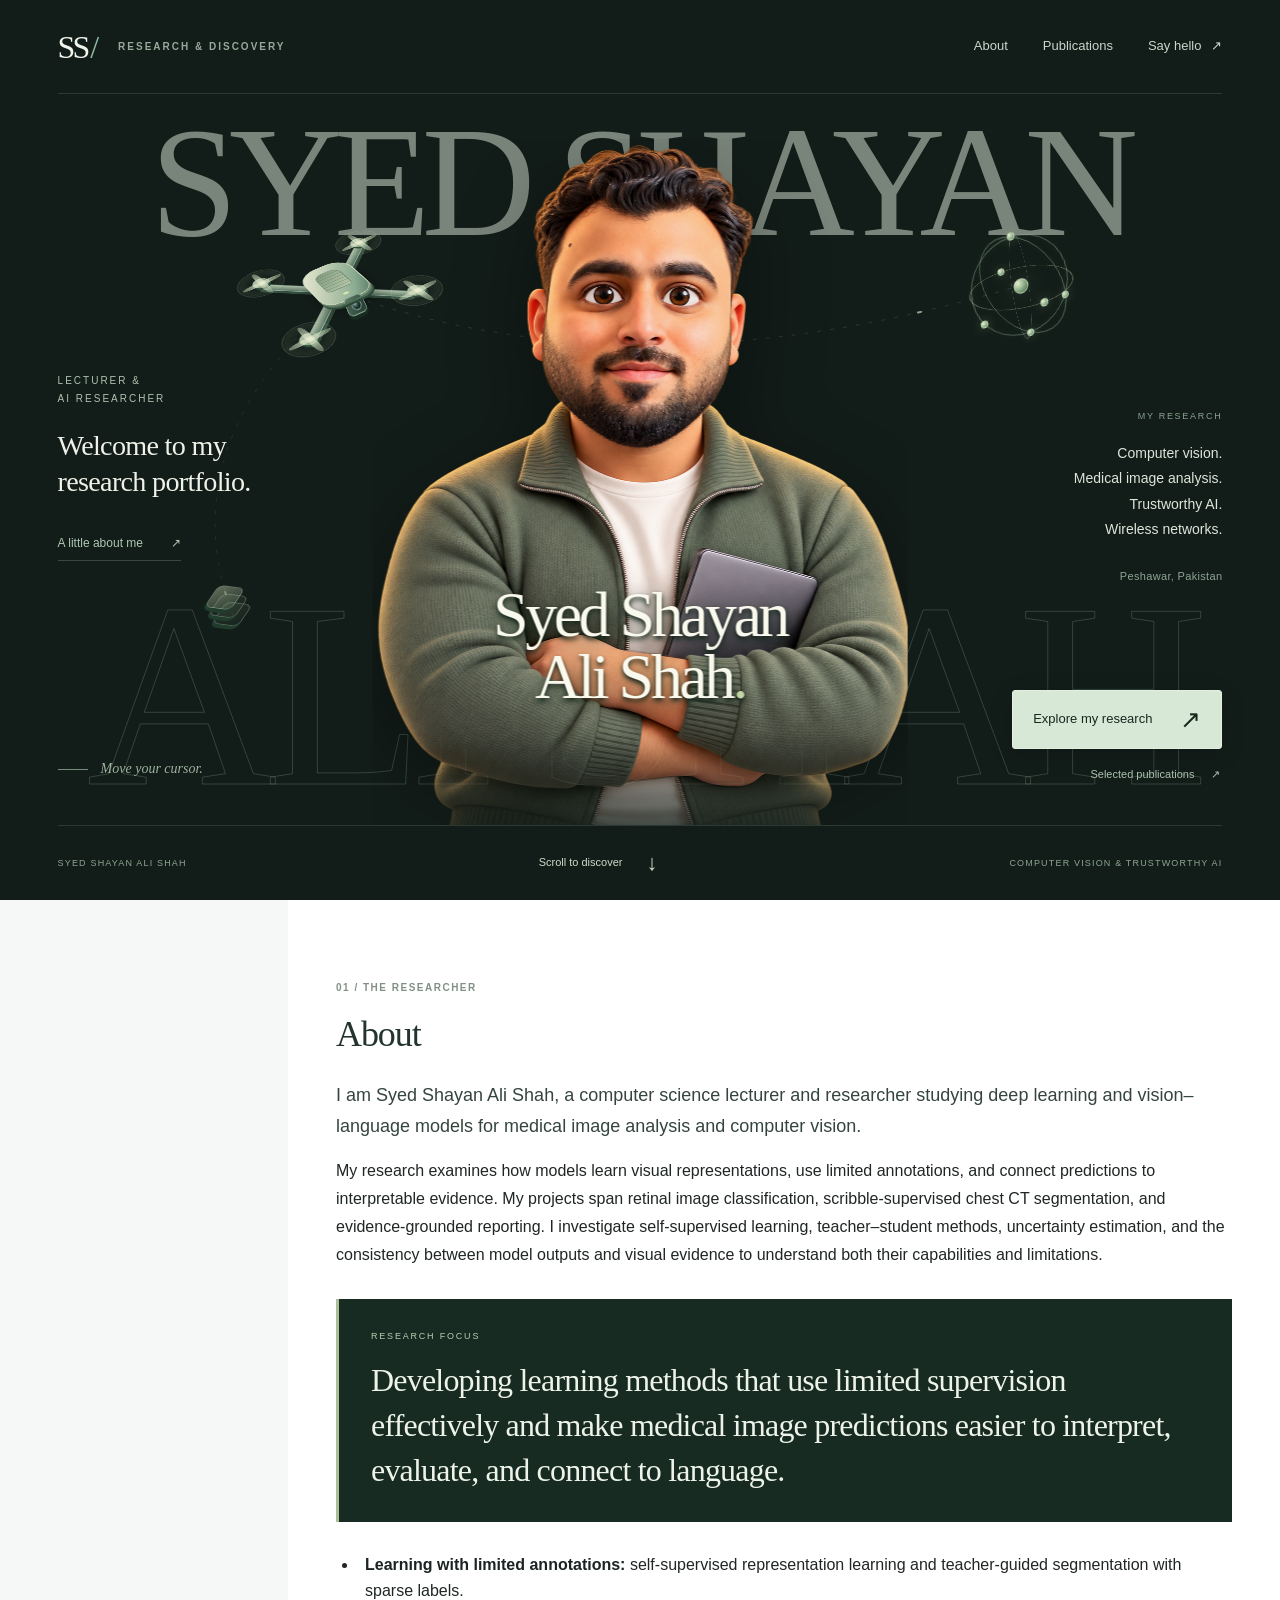
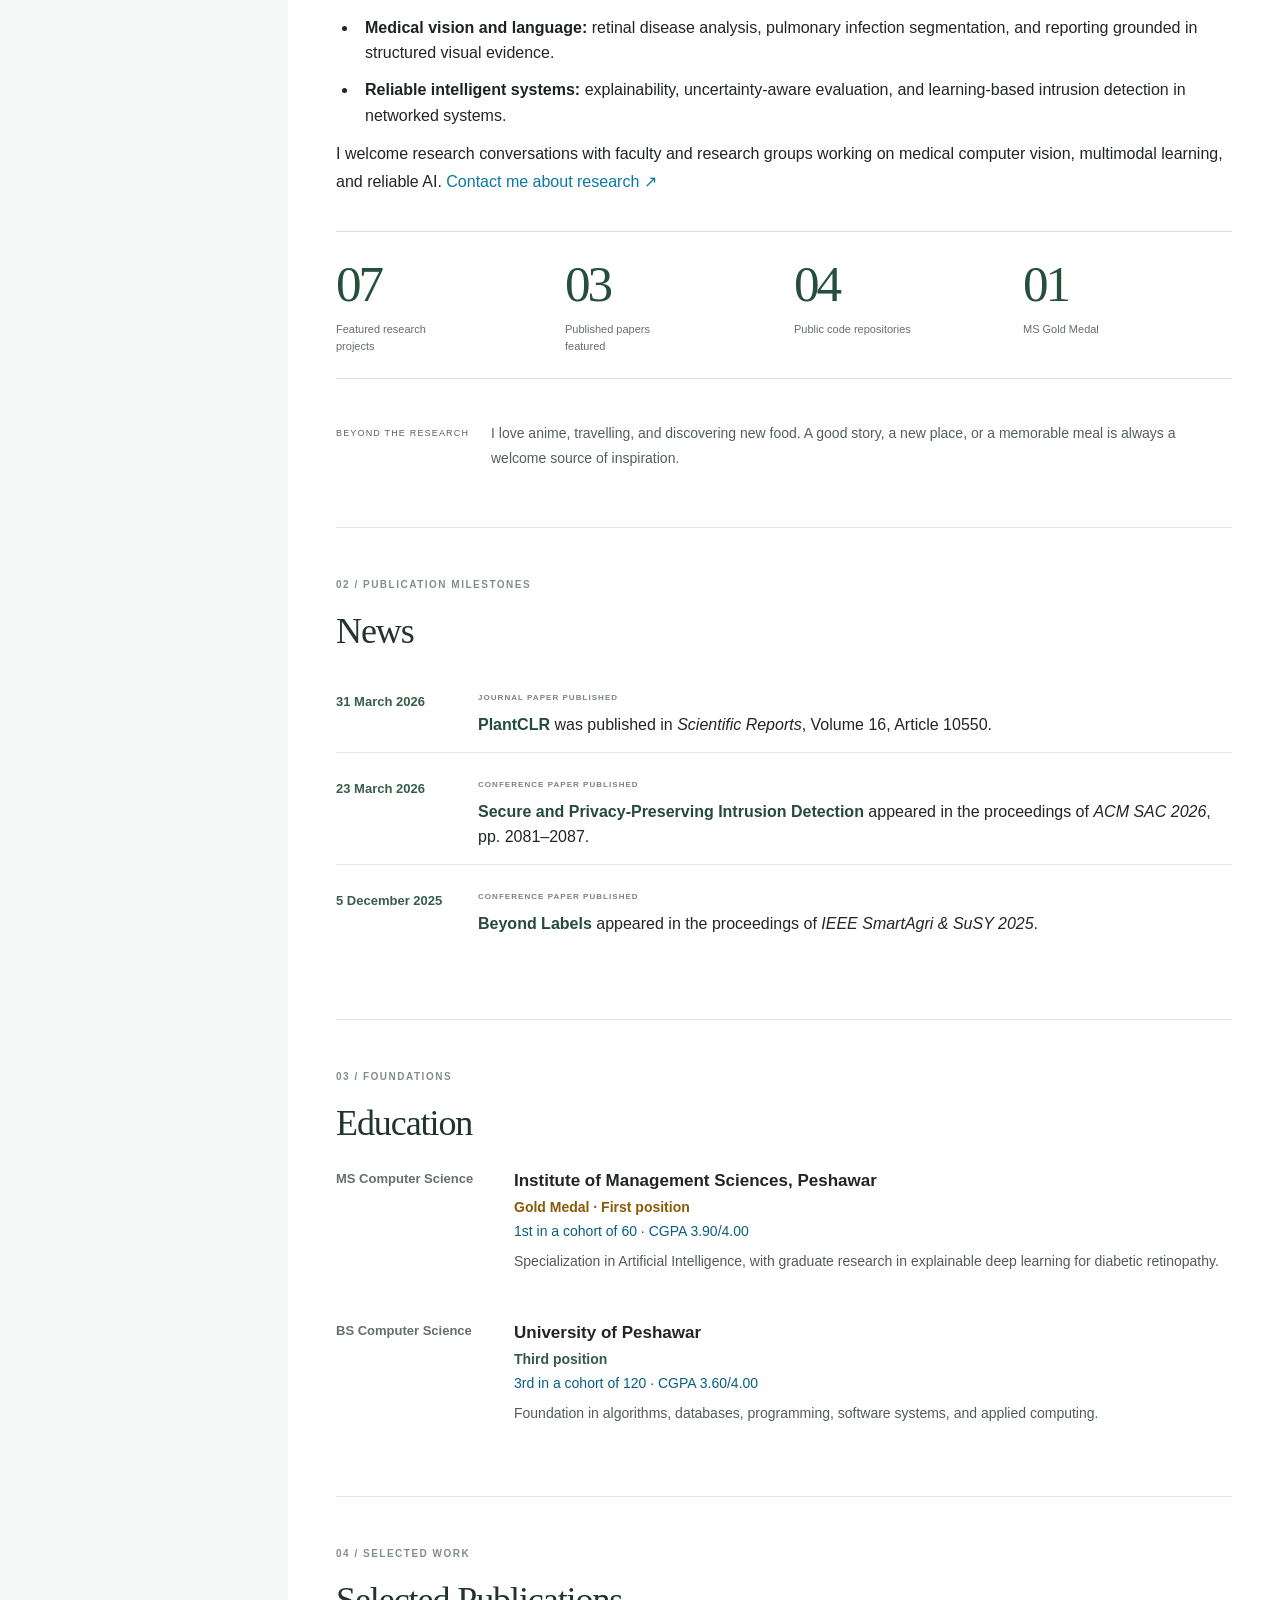
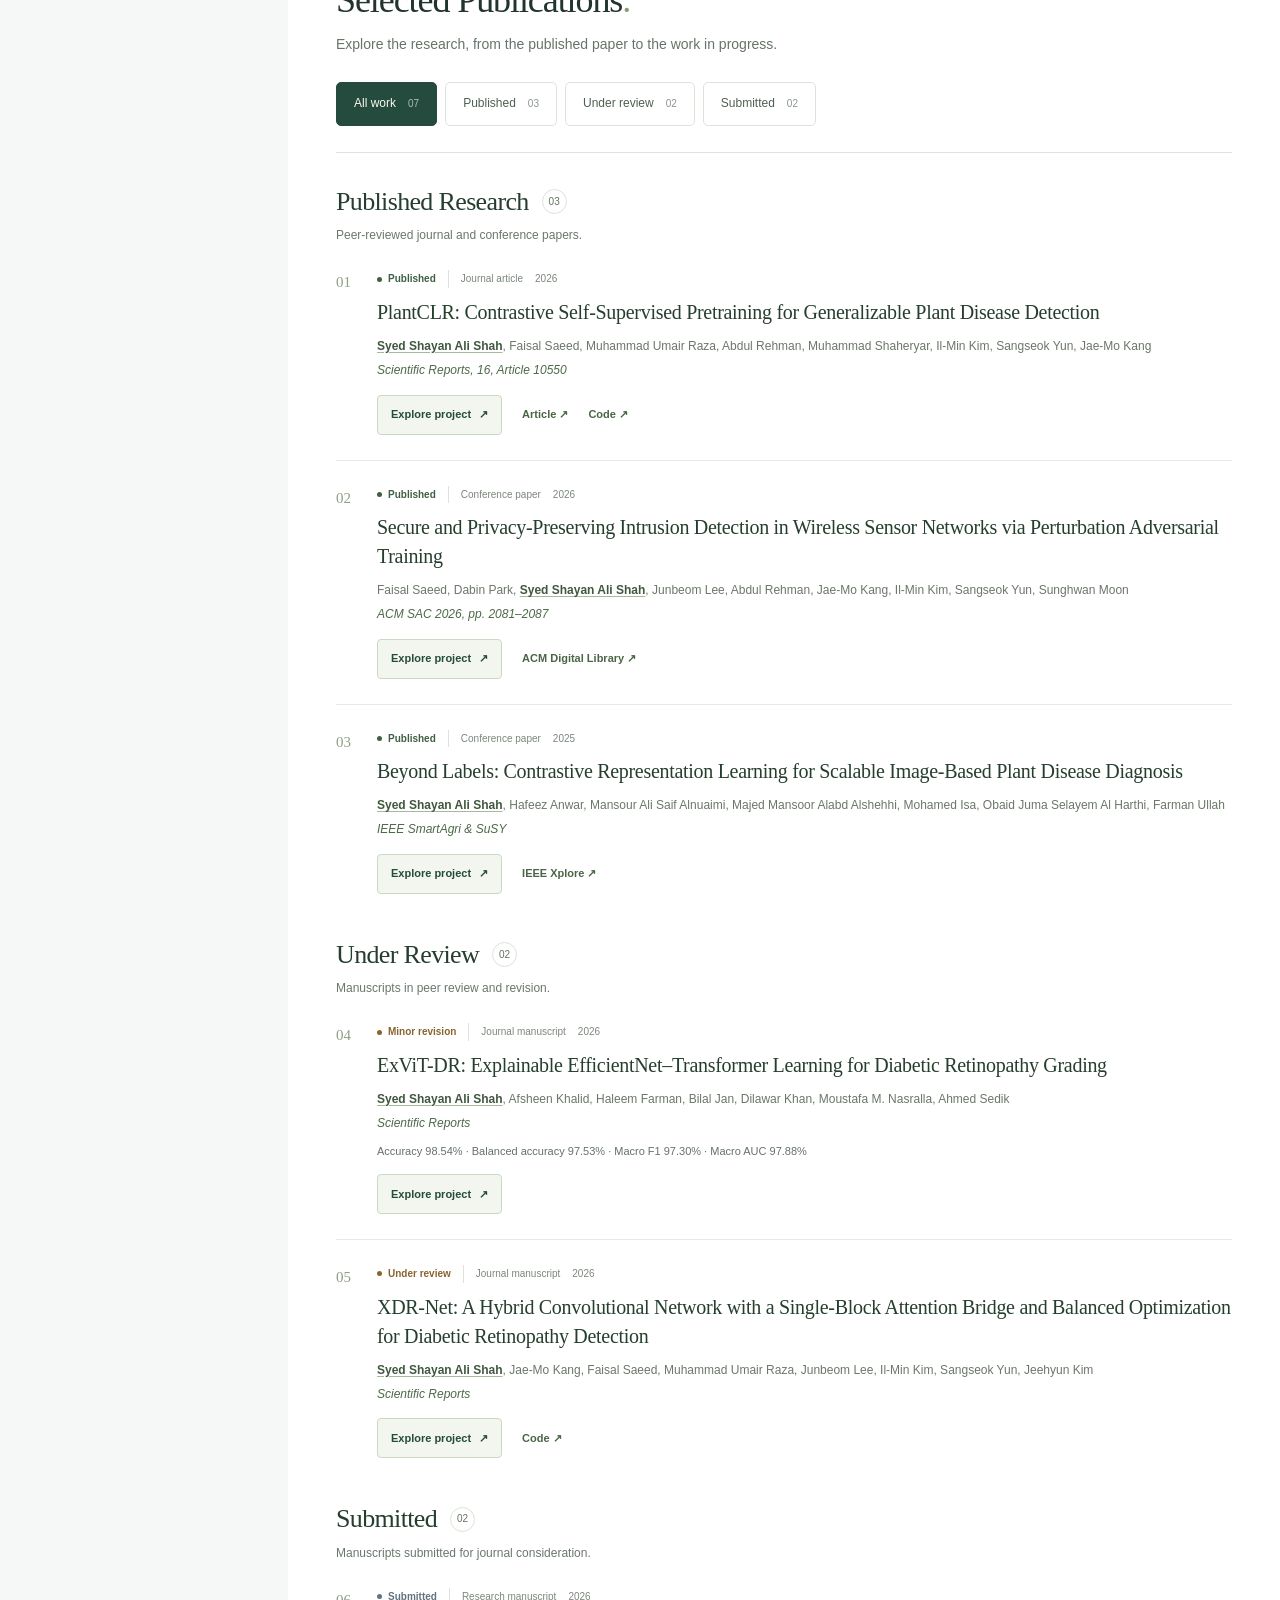
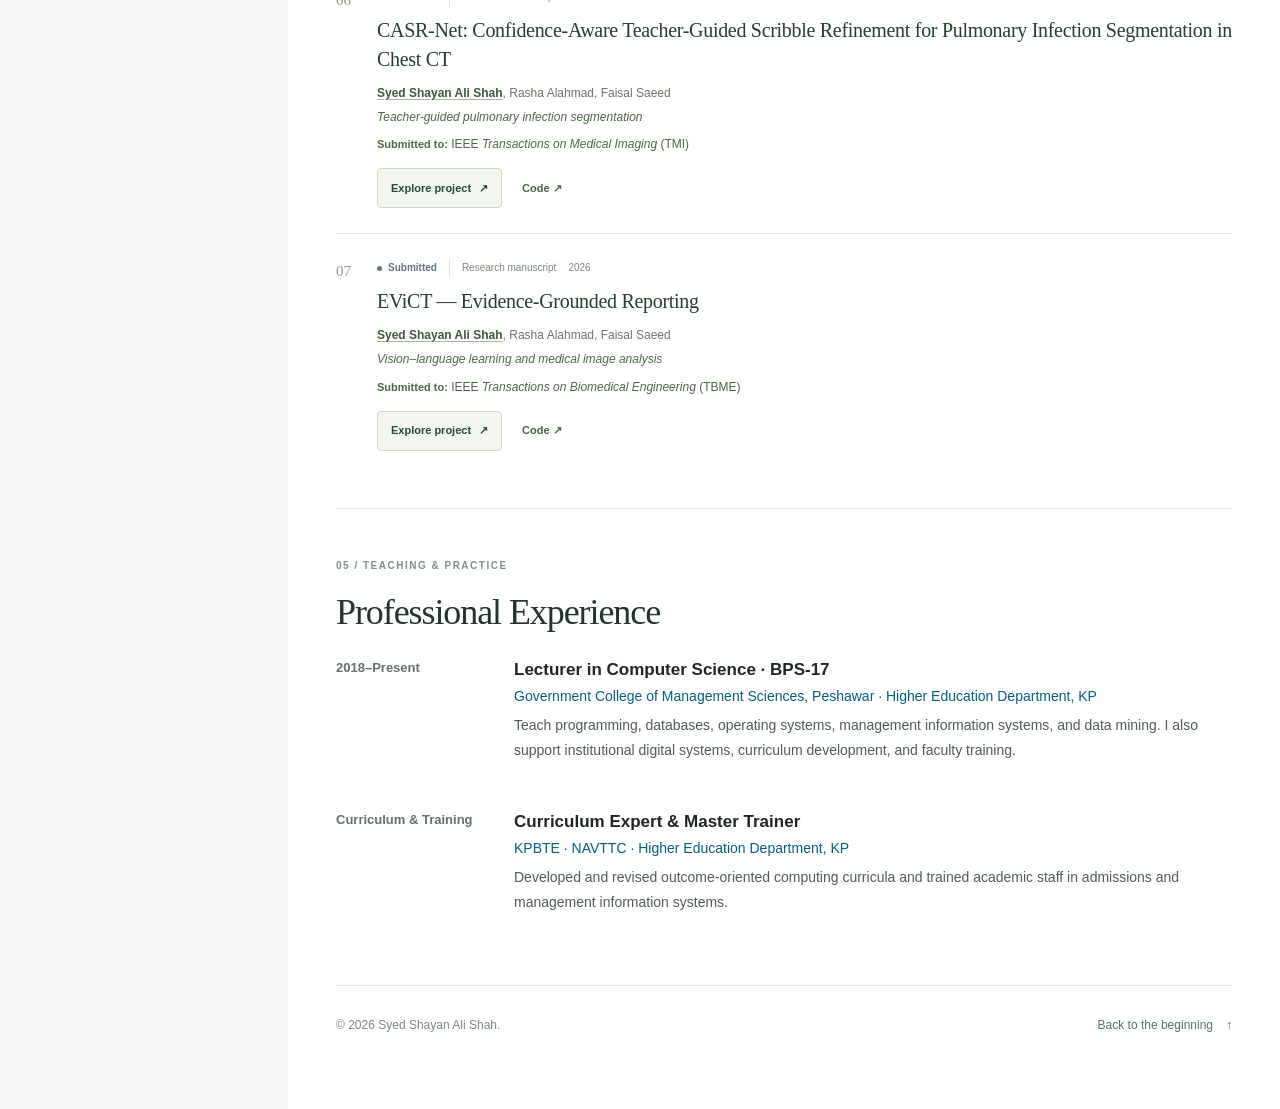
==== commit bcaf77a1: "Expand CASR-Net and EViCT qualitative galleries and refine research profile Add twelve repository-so" ====
--- a/index.html
+++ b/index.html
@@ -96,10 +96,11 @@
   <div class="page">
     <main class="content">
       <section id="about"><div class="section-kicker">01 / THE RESEARCHER</div><h2>About</h2>
-<p class="lead">I am Syed Shayan Ali Shah, a computer science lecturer and researcher with interests in deep learning, vision–language models, medical image processing, computer vision, and network systems.</p>
-<p>My research focuses on studying and developing learning models to address practical problems across these areas. I investigate how models learn useful representations, interpret complex data, and produce reliable, interpretable outputs. My work includes image classification and segmentation, reporting from visual evidence, and robust learning for network security.</p>
-<div class="research-question"><span class="question-label">RESEARCH FOCUS</span><p>Studying deep learning and vision–language models to address challenges in medical image analysis, computer vision, and network systems.</p></div>
-<ul class="research-list"><li><strong>Medical image analysis:</strong> learning from retinal images and chest CT, with applications in classification, segmentation, and evidence-grounded reporting.</li><li><strong>Computer vision and multimodal learning:</strong> visual representation learning, image understanding, and the relationships between images and language.</li><li><strong>Networks and reliable AI:</strong> robust learning for network security, alongside explainability, uncertainty estimation, and careful evaluation.</li></ul>
+<p class="lead">I am Syed Shayan Ali Shah, a computer science lecturer and researcher studying deep learning and vision–language models for medical image analysis and computer vision.</p>
+<p>My research examines how models learn visual representations, use limited annotations, and connect predictions to interpretable evidence. My projects span retinal image classification, scribble-supervised chest CT segmentation, and evidence-grounded reporting. I investigate self-supervised learning, teacher–student methods, uncertainty estimation, and the consistency between model outputs and visual evidence to understand both their capabilities and limitations.</p>
+<div class="research-question"><span class="question-label">RESEARCH FOCUS</span><p>Developing learning methods that use limited supervision effectively and make medical image predictions easier to interpret, evaluate, and connect to language.</p></div>
+<ul class="research-list"><li><strong>Learning with limited annotations:</strong> self-supervised representation learning and teacher-guided segmentation with sparse labels.</li><li><strong>Medical vision and language:</strong> retinal disease analysis, pulmonary infection segmentation, and reporting grounded in structured visual evidence.</li><li><strong>Reliable intelligent systems:</strong> explainability, uncertainty-aware evaluation, and learning-based intrusion detection in networked systems.</li></ul>
+<p>I welcome research conversations with faculty and research groups working on medical computer vision, multimodal learning, and reliable AI. <a href="mailto:shayanalimscs@gmail.com">Contact me about research <span aria-hidden="true">↗</span></a></p>
 <div class="research-stats" aria-label="Featured research at a glance"><div><strong>07</strong><span>Featured research projects</span></div><div><strong>03</strong><span>Published papers featured</span></div><div><strong>04</strong><span>Public code repositories</span></div><div><strong>01</strong><span>MS Gold Medal</span></div></div>
 <div class="beyond-research"><span>BEYOND THE RESEARCH</span><p>I love anime, travelling, and discovering new food. A good story, a new place, or a memorable meal is always a welcome source of inspiration.</p></div></section>
       <section id="news"><div class="section-kicker">02 / PUBLICATION MILESTONES</div><h2>News</h2><ul class="news">
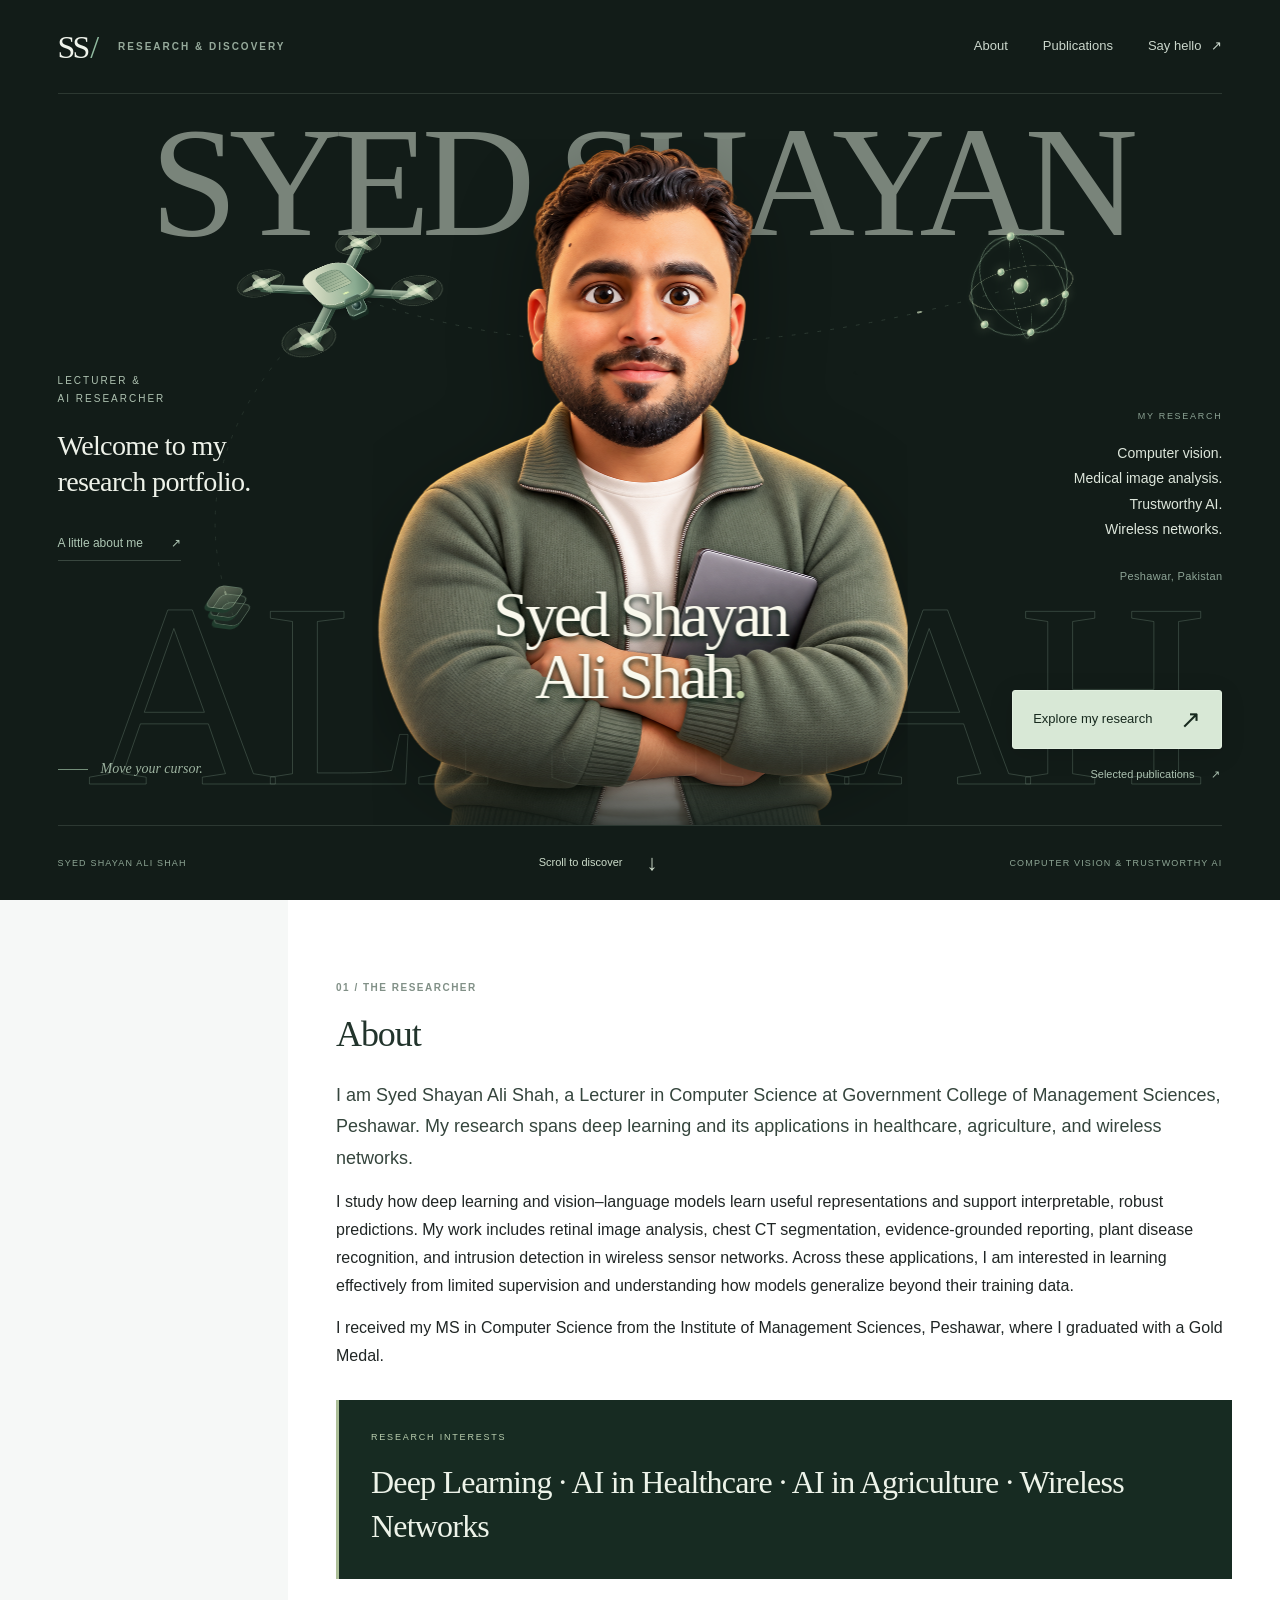
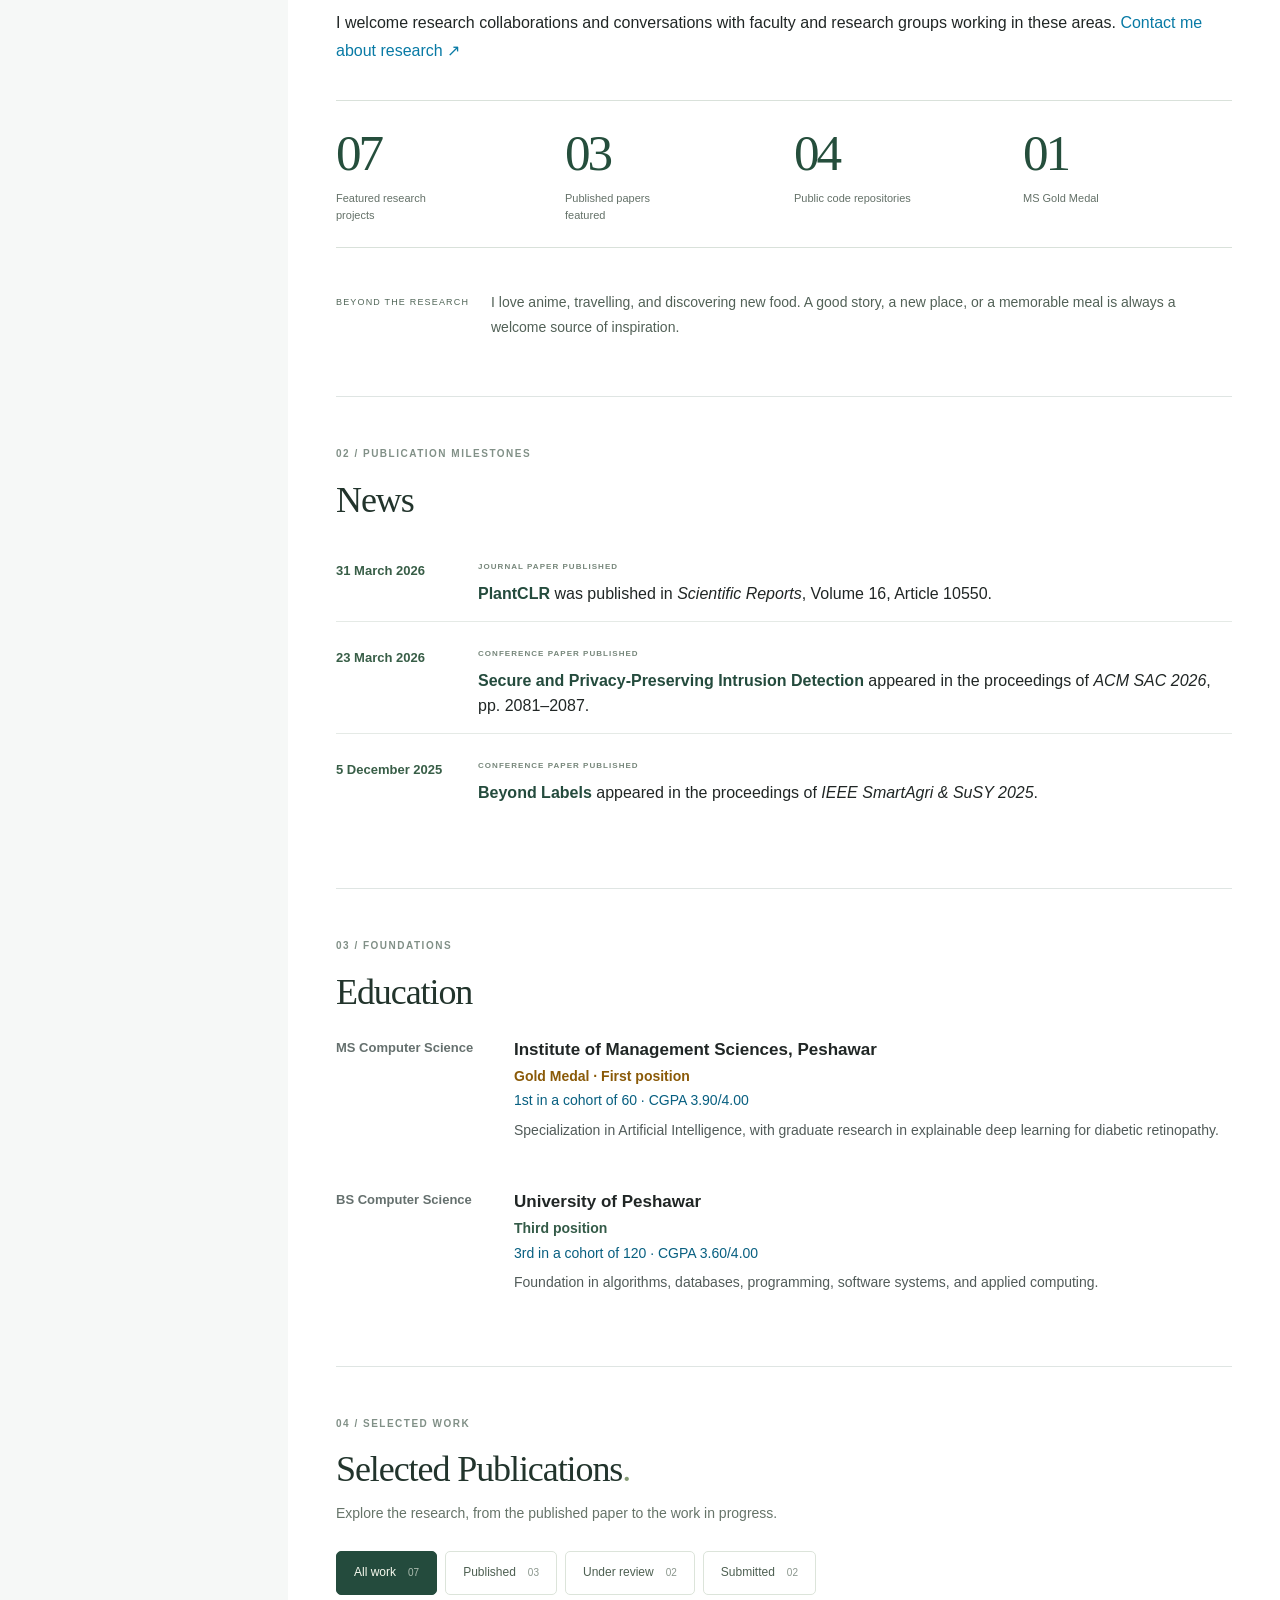
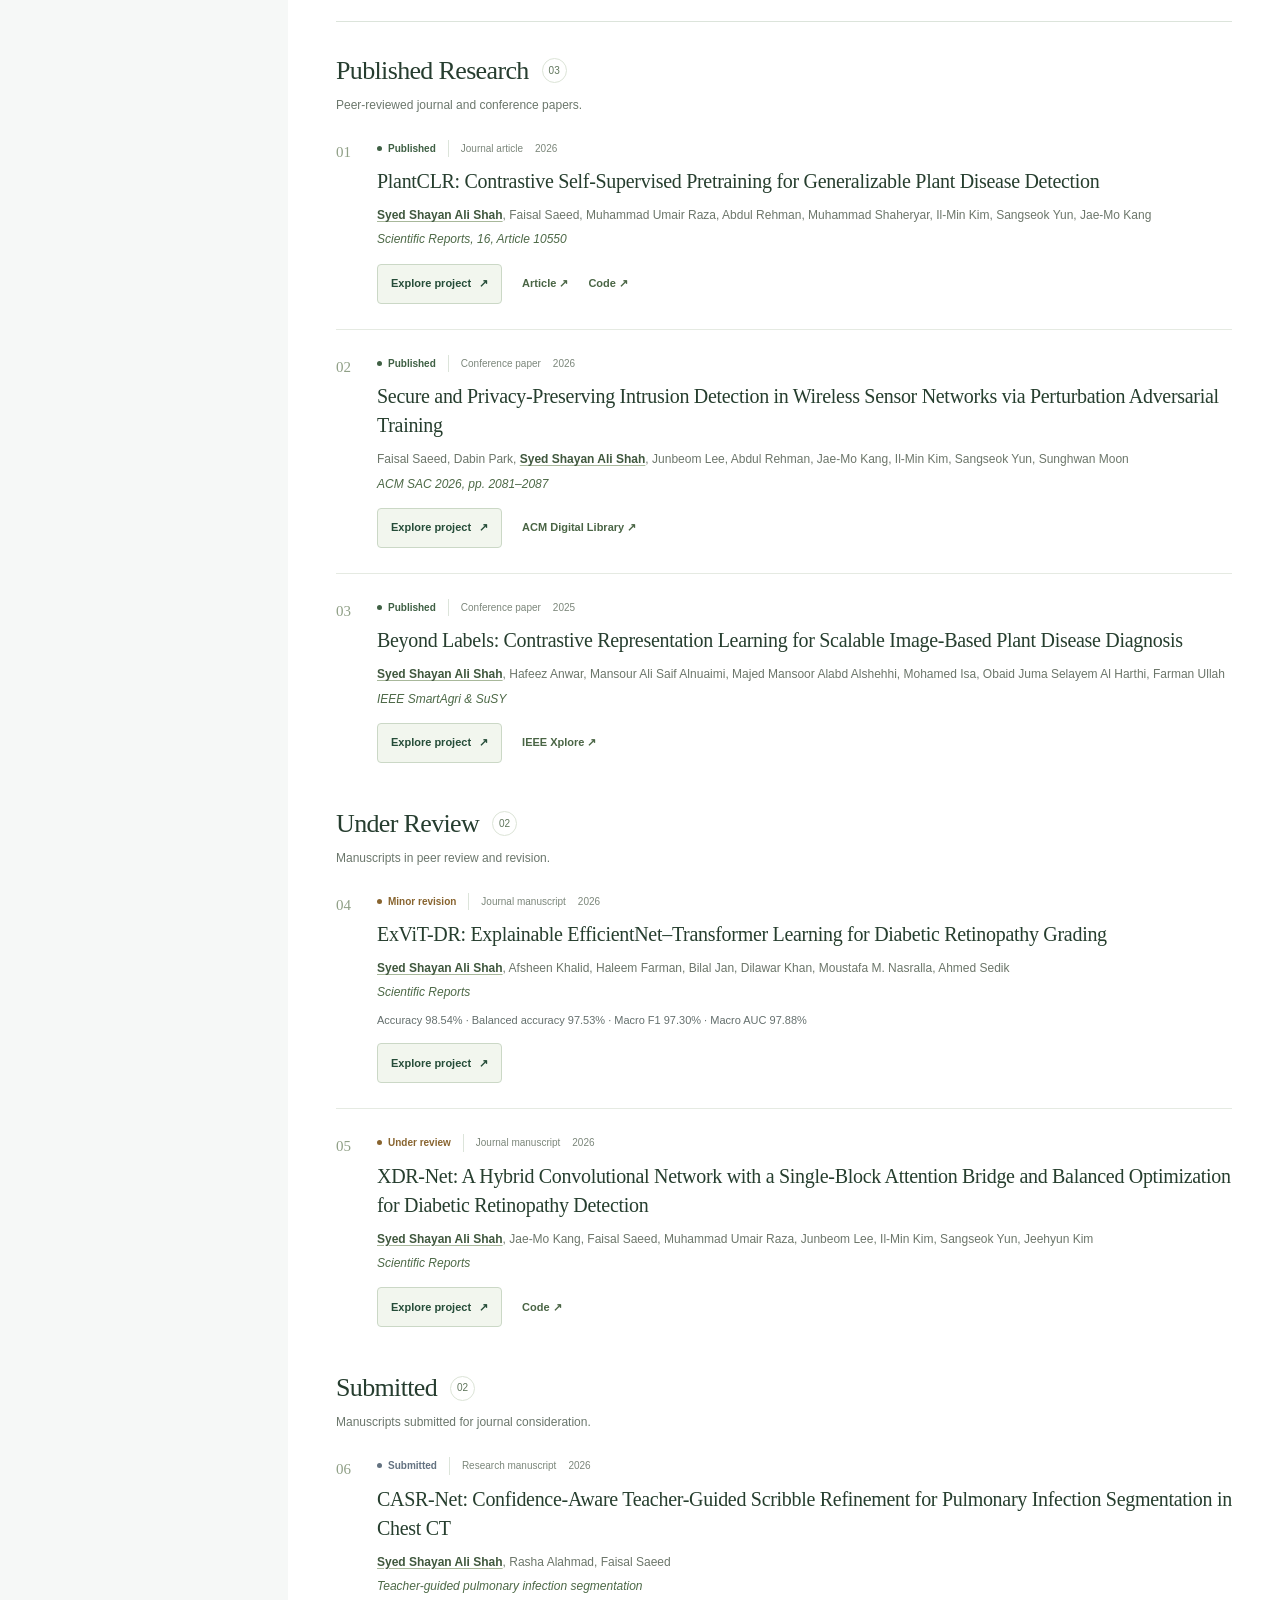
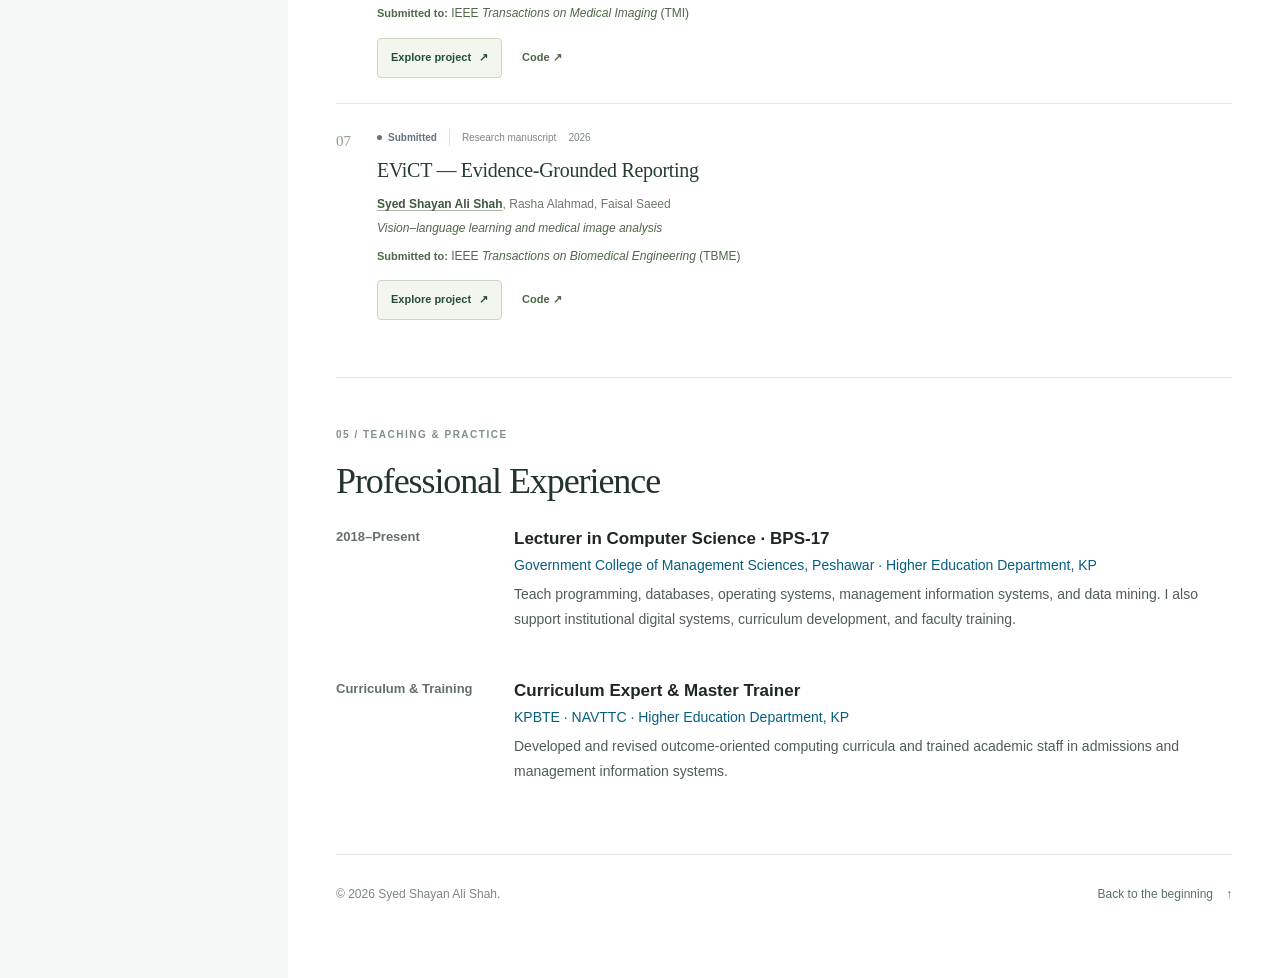
==== commit 09e3e5b9: "Refine About into a concise academic biography with four research interests" ====
--- a/index.html
+++ b/index.html
@@ -96,11 +96,11 @@
   <div class="page">
     <main class="content">
       <section id="about"><div class="section-kicker">01 / THE RESEARCHER</div><h2>About</h2>
-<p class="lead">I am Syed Shayan Ali Shah, a computer science lecturer and researcher studying deep learning and vision–language models for medical image analysis and computer vision.</p>
-<p>My research examines how models learn visual representations, use limited annotations, and connect predictions to interpretable evidence. My projects span retinal image classification, scribble-supervised chest CT segmentation, and evidence-grounded reporting. I investigate self-supervised learning, teacher–student methods, uncertainty estimation, and the consistency between model outputs and visual evidence to understand both their capabilities and limitations.</p>
-<div class="research-question"><span class="question-label">RESEARCH FOCUS</span><p>Developing learning methods that use limited supervision effectively and make medical image predictions easier to interpret, evaluate, and connect to language.</p></div>
-<ul class="research-list"><li><strong>Learning with limited annotations:</strong> self-supervised representation learning and teacher-guided segmentation with sparse labels.</li><li><strong>Medical vision and language:</strong> retinal disease analysis, pulmonary infection segmentation, and reporting grounded in structured visual evidence.</li><li><strong>Reliable intelligent systems:</strong> explainability, uncertainty-aware evaluation, and learning-based intrusion detection in networked systems.</li></ul>
-<p>I welcome research conversations with faculty and research groups working on medical computer vision, multimodal learning, and reliable AI. <a href="mailto:shayanalimscs@gmail.com">Contact me about research <span aria-hidden="true">↗</span></a></p>
+<p class="lead">I am Syed Shayan Ali Shah, a Lecturer in Computer Science at Government College of Management Sciences, Peshawar. My research spans deep learning and its applications in healthcare, agriculture, and wireless networks.</p>
+<p>I study how deep learning and vision–language models learn useful representations and support interpretable, robust predictions. My work includes retinal image analysis, chest CT segmentation, evidence-grounded reporting, plant disease recognition, and intrusion detection in wireless sensor networks. Across these applications, I am interested in learning effectively from limited supervision and understanding how models generalize beyond their training data.</p>
+<p>I received my MS in Computer Science from the Institute of Management Sciences, Peshawar, where I graduated with a Gold Medal.</p>
+<div class="research-question"><span class="question-label">RESEARCH INTERESTS</span><p>Deep Learning · AI in Healthcare · AI in Agriculture · Wireless Networks</p></div>
+<p>I welcome research collaborations and conversations with faculty and research groups working in these areas. <a href="mailto:shayanalimscs@gmail.com">Contact me about research <span aria-hidden="true">↗</span></a></p>
 <div class="research-stats" aria-label="Featured research at a glance"><div><strong>07</strong><span>Featured research projects</span></div><div><strong>03</strong><span>Published papers featured</span></div><div><strong>04</strong><span>Public code repositories</span></div><div><strong>01</strong><span>MS Gold Medal</span></div></div>
 <div class="beyond-research"><span>BEYOND THE RESEARCH</span><p>I love anime, travelling, and discovering new food. A good story, a new place, or a memorable meal is always a welcome source of inspiration.</p></div></section>
       <section id="news"><div class="section-kicker">02 / PUBLICATION MILESTONES</div><h2>News</h2><ul class="news">
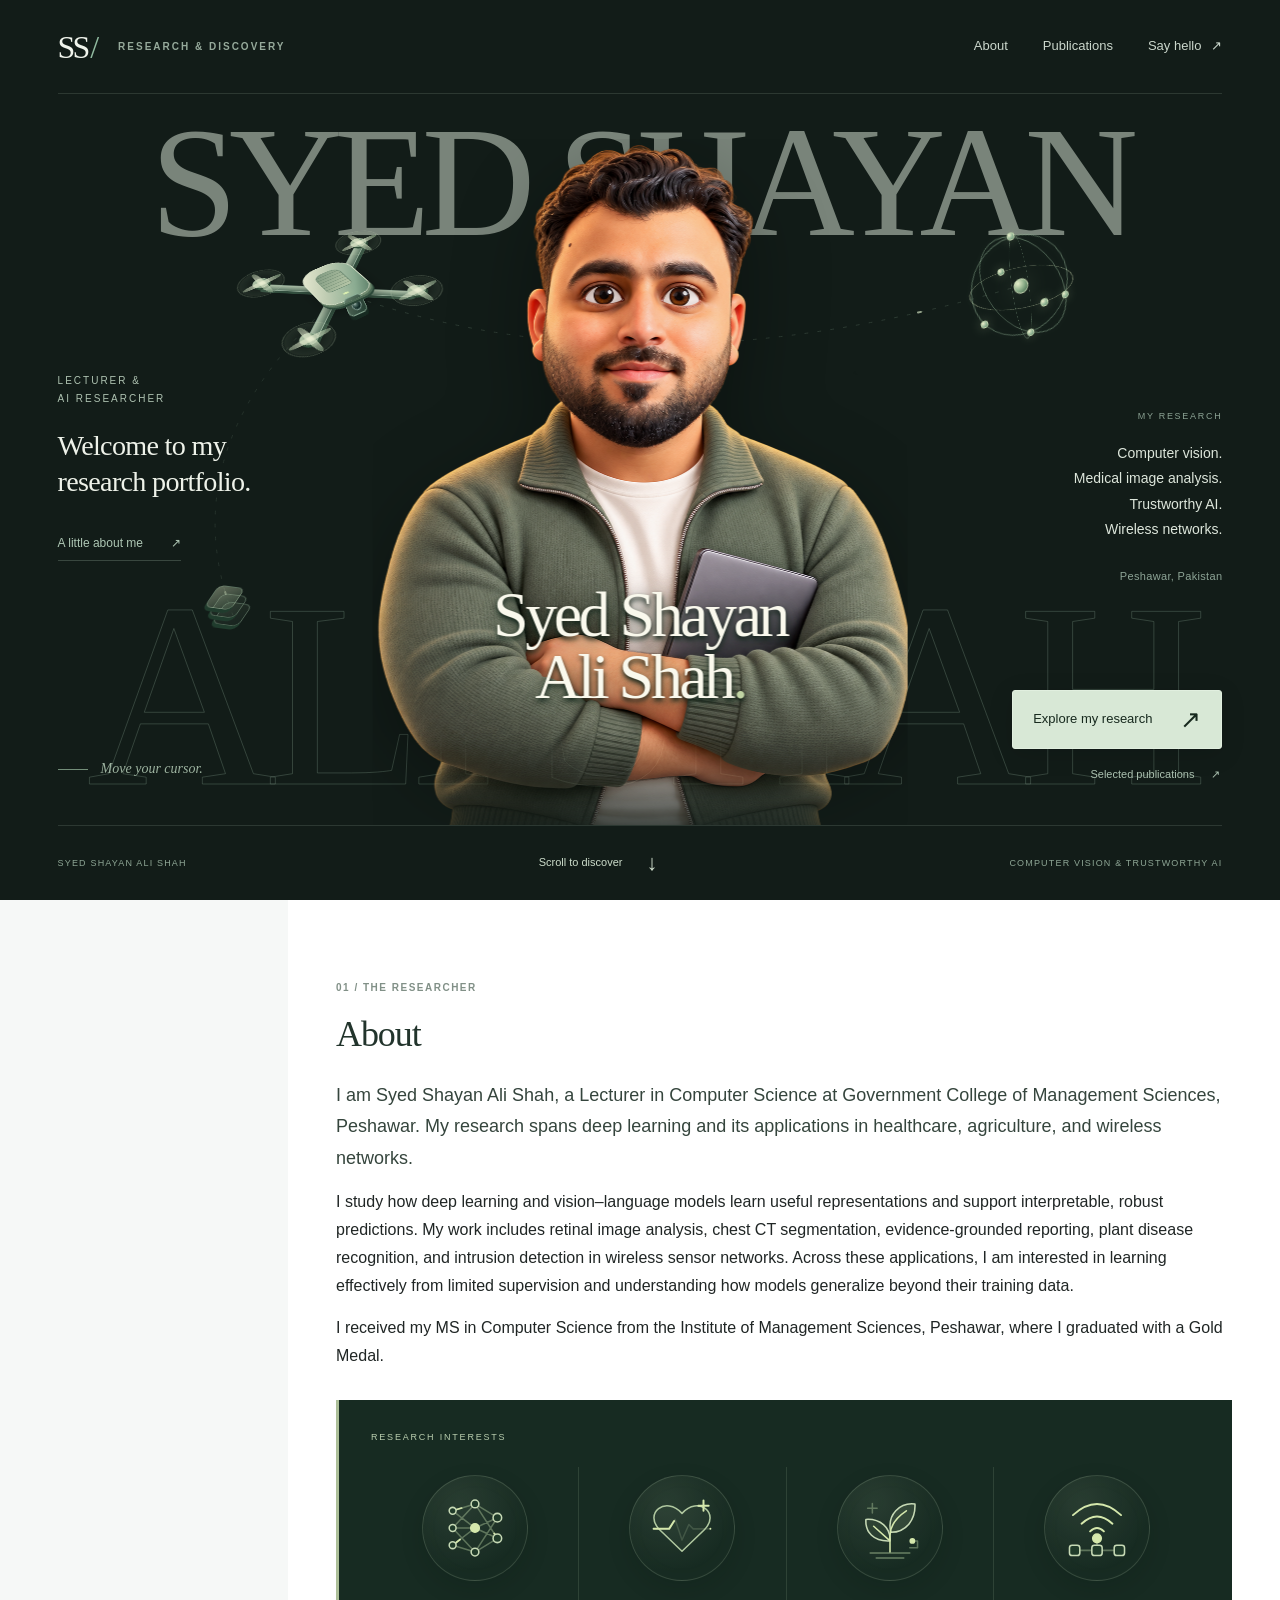
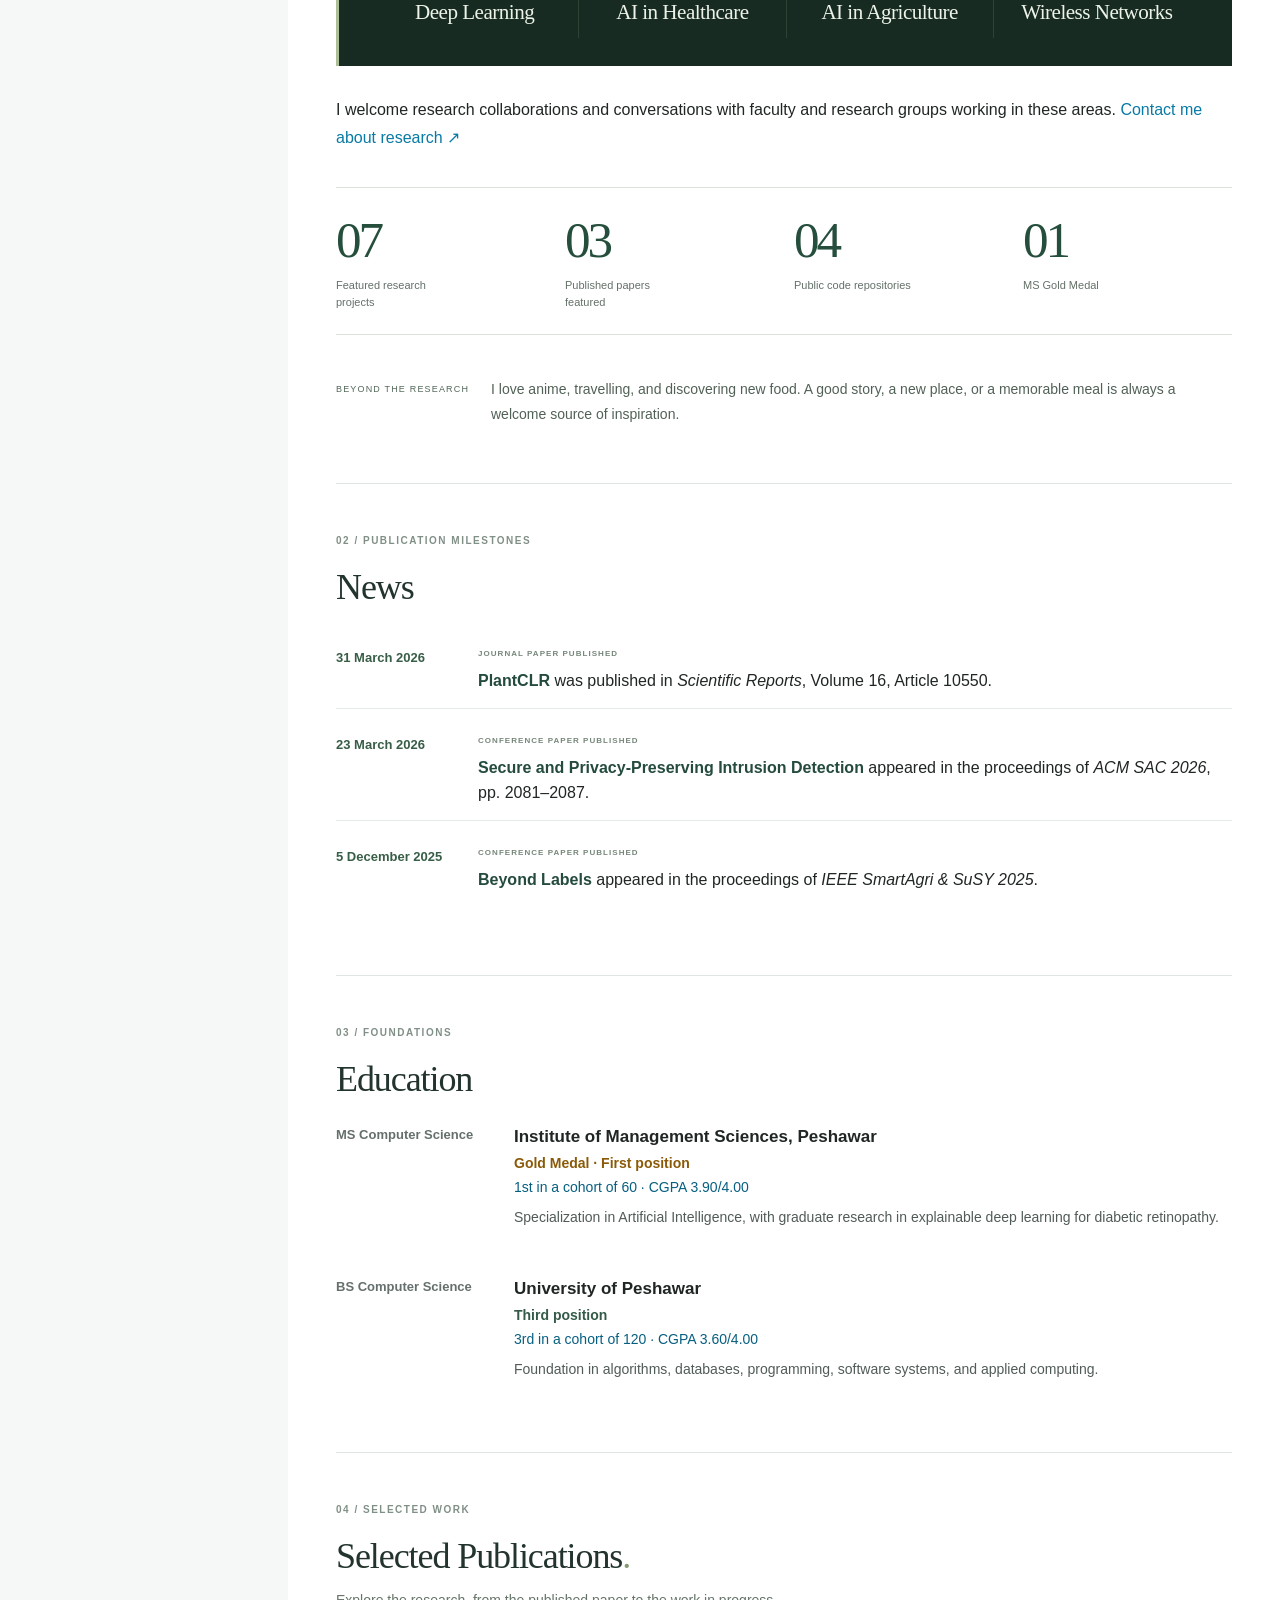
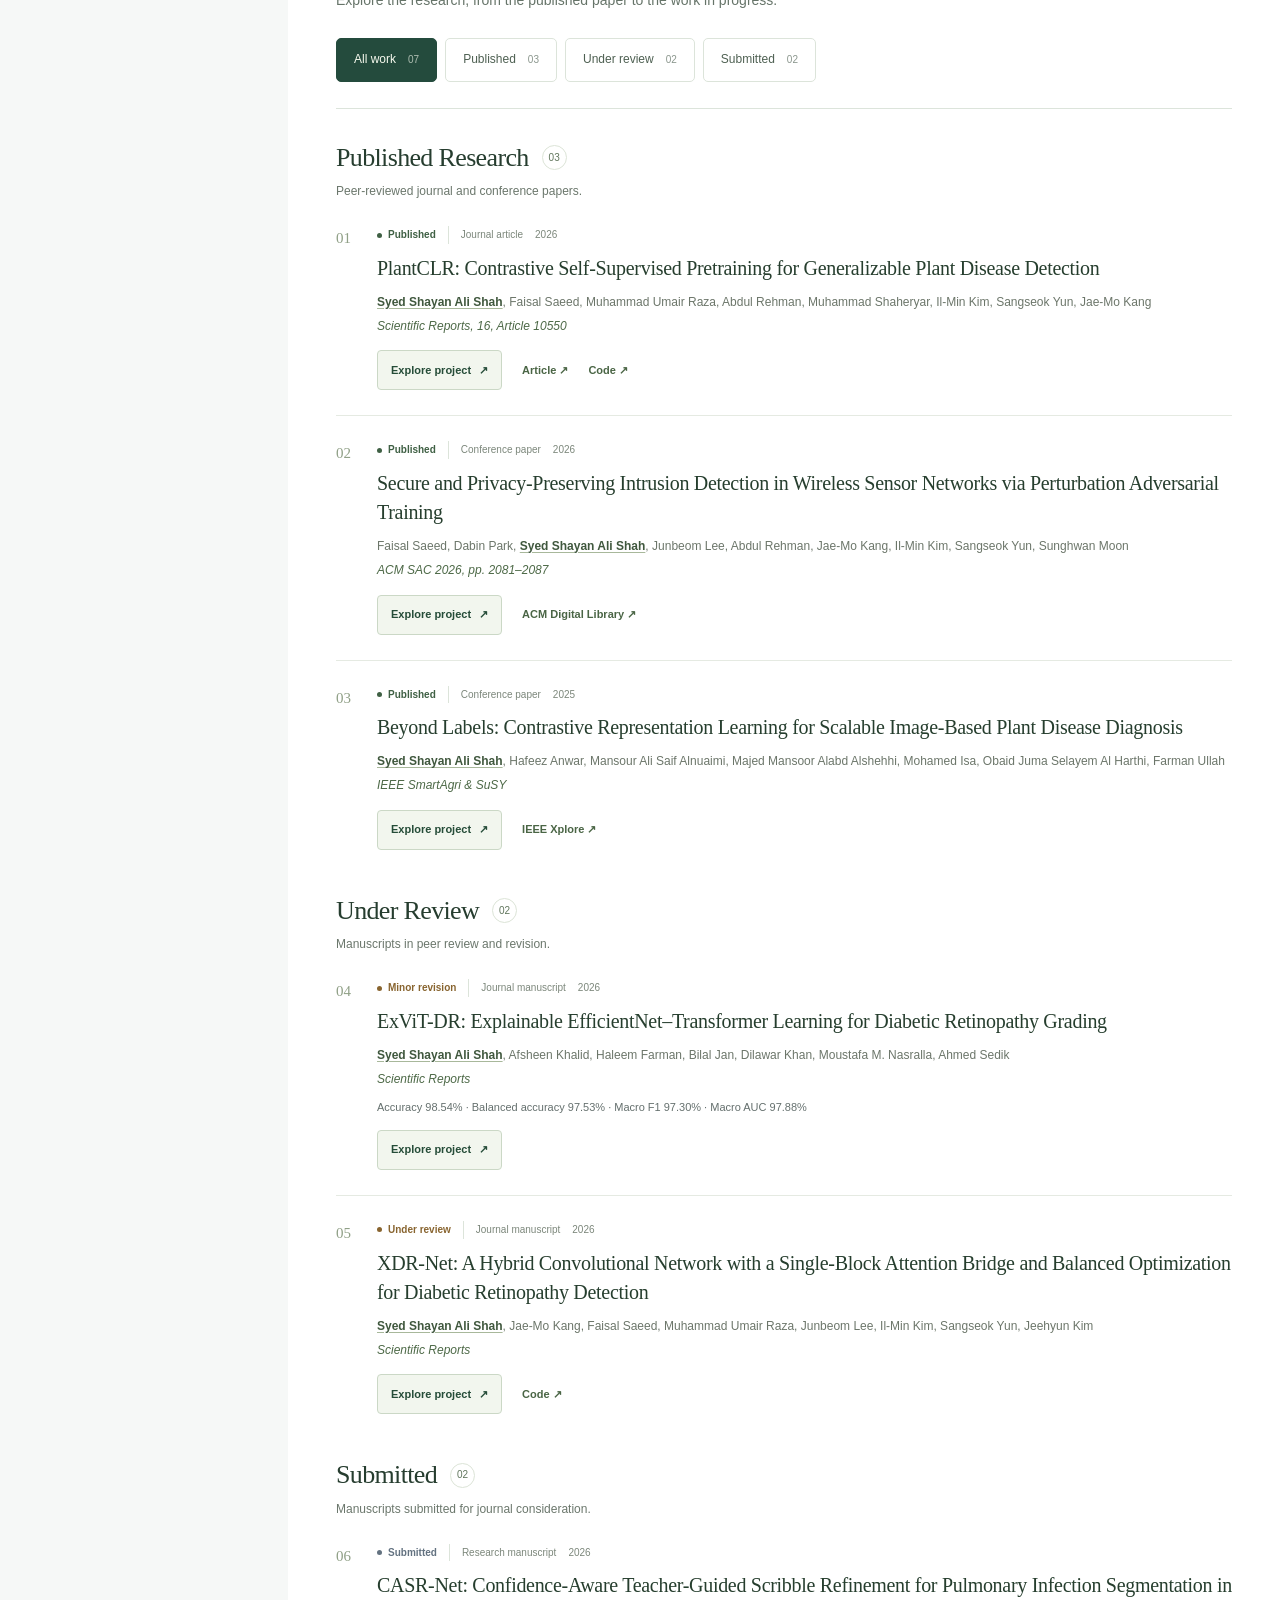
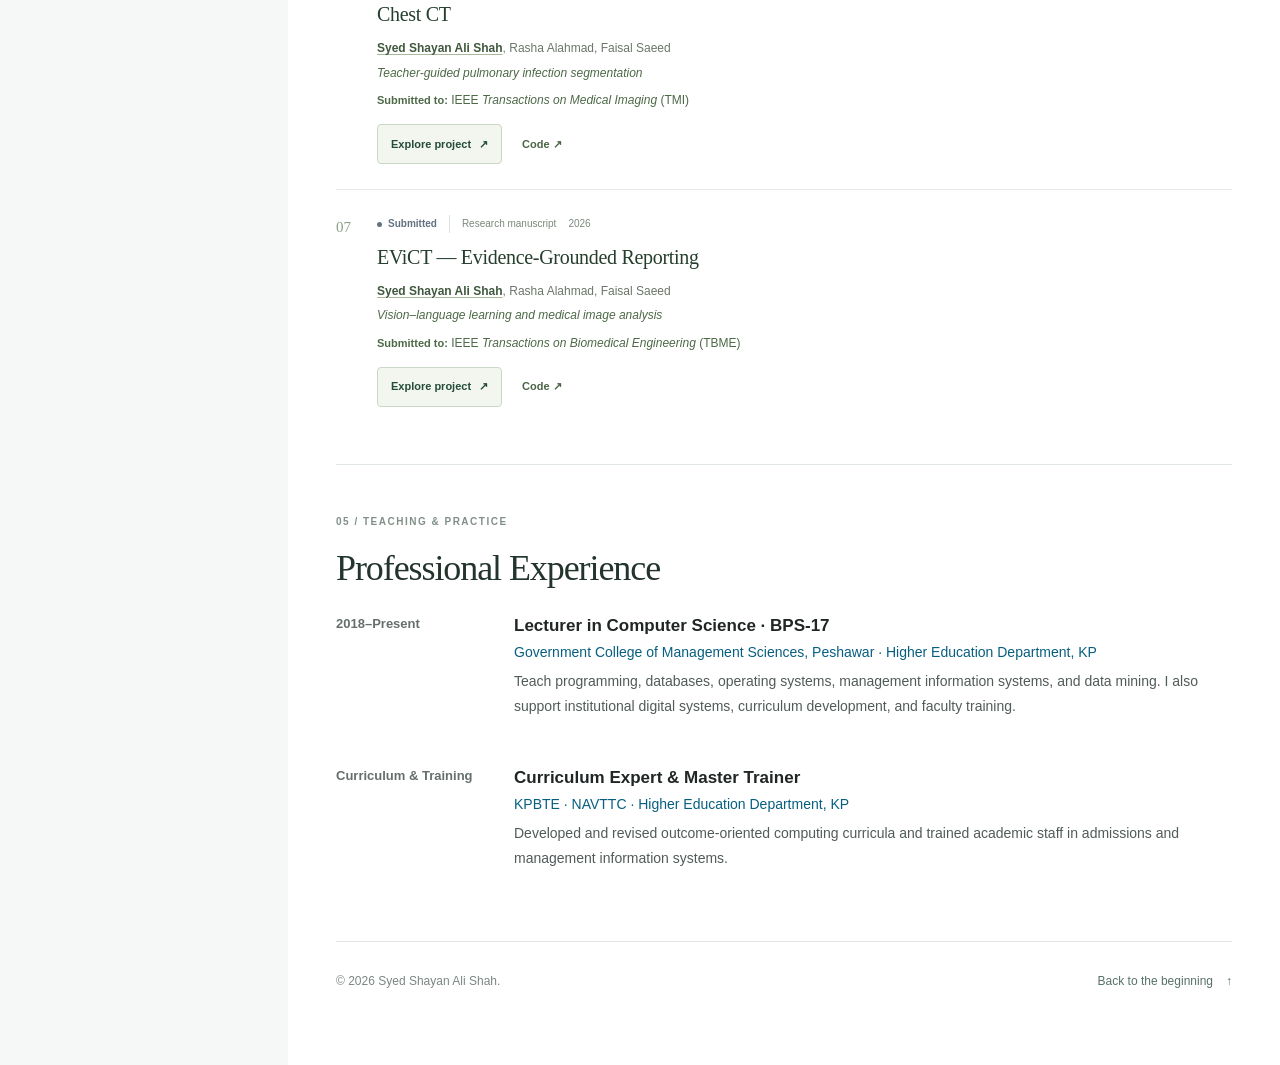
==== commit 79bf9a27: "Add animated icons and labels to About research interests" ====
--- a/index.html
+++ b/index.html
@@ -99,7 +99,58 @@
 <p class="lead">I am Syed Shayan Ali Shah, a Lecturer in Computer Science at Government College of Management Sciences, Peshawar. My research spans deep learning and its applications in healthcare, agriculture, and wireless networks.</p>
 <p>I study how deep learning and vision–language models learn useful representations and support interpretable, robust predictions. My work includes retinal image analysis, chest CT segmentation, evidence-grounded reporting, plant disease recognition, and intrusion detection in wireless sensor networks. Across these applications, I am interested in learning effectively from limited supervision and understanding how models generalize beyond their training data.</p>
 <p>I received my MS in Computer Science from the Institute of Management Sciences, Peshawar, where I graduated with a Gold Medal.</p>
-<div class="research-question"><span class="question-label">RESEARCH INTERESTS</span><p>Deep Learning · AI in Healthcare · AI in Agriculture · Wireless Networks</p></div>
+<div class="research-question research-interests" aria-labelledby="researchInterestsLabel">
+  <span class="question-label" id="researchInterestsLabel">RESEARCH INTERESTS</span>
+  <ul class="interest-grid" role="list">
+    <li class="interest-item">
+      <span class="interest-icon" aria-hidden="true">
+        <svg viewBox="0 0 100 100" focusable="false">
+          <g class="interest-links"><path d="M24 30 50 22 76 38M24 30 50 50 76 38M24 50 50 22M24 50H50L76 62M24 70 50 50M24 50 50 78 76 62M24 70 50 78M50 22 76 62M50 78 76 38"/></g>
+          <path class="interest-flow" pathLength="100" d="M24 70 50 50 76 38M24 30 50 22 76 62"/>
+          <g class="interest-nodes"><circle cx="24" cy="30" r="4"/><circle cx="24" cy="50" r="4"/><circle cx="24" cy="70" r="4"/><circle cx="50" cy="22" r="4.5"/><circle class="interest-neuron" cx="50" cy="50" r="5"/><circle cx="50" cy="78" r="4.5"/><circle cx="76" cy="38" r="5"/><circle cx="76" cy="62" r="5"/></g>
+        </svg>
+      </span>
+      <span class="interest-name">Deep Learning</span>
+    </li>
+    <li class="interest-item">
+      <span class="interest-icon" aria-hidden="true">
+        <svg viewBox="0 0 100 100" focusable="false">
+          <path class="interest-heart" d="M50 77 24 52C5 33 31 12 50 33 69 12 95 33 76 52Z"/>
+          <path class="interest-ecg-track" d="M17 51H35L42 40 50 64 58 46 63 51H83"/>
+          <path class="interest-ecg" pathLength="100" d="M17 51H35L42 40 50 64 58 46 63 51H83"/>
+          <g class="interest-medical-cross"><path d="M75 18V30M69 24H81"/></g>
+        </svg>
+      </span>
+      <span class="interest-name">AI in Healthcare</span>
+    </li>
+    <li class="interest-item">
+      <span class="interest-icon" aria-hidden="true">
+        <svg viewBox="0 0 100 100" focusable="false">
+          <path class="interest-soil" d="M27 79H73M34 85H66"/>
+          <g class="interest-plant">
+            <path class="interest-leaf" d="M51 55C46 34 62 20 79 22 80 40 69 55 51 55Z"/>
+            <path class="interest-leaf interest-leaf-small" d="M50 65C31 66 21 55 22 40 38 39 51 49 50 65Z"/>
+            <path class="interest-stem" d="M50 78V59C50 46 60 36 69 30M50 65 31 48"/>
+          </g>
+          <path class="interest-links" d="M24 27H35M29.5 21.5V32.5M76 65H82V73H73"/>
+          <circle class="interest-neuron" cx="76" cy="65" r="2.5"/>
+        </svg>
+      </span>
+      <span class="interest-name">AI in Agriculture</span>
+    </li>
+    <li class="interest-item">
+      <span class="interest-icon" aria-hidden="true">
+        <svg viewBox="0 0 100 100" focusable="false">
+          <g class="interest-waves"><path class="interest-wave interest-wave-outer" d="M22 35Q50 9 78 35"/><path class="interest-wave interest-wave-middle" d="M32 45Q50 28 68 45"/><path class="interest-wave interest-wave-inner" d="M42 54Q50 46 58 54"/></g>
+          <path class="interest-links" d="M50 62V76M24 76H76"/>
+          <circle class="interest-hub" cx="50" cy="62" r="5"/>
+          <g class="interest-nodes"><rect x="18" y="70" width="12" height="12" rx="3"/><rect x="44" y="70" width="12" height="12" rx="3"/><rect x="70" y="70" width="12" height="12" rx="3"/></g>
+        </svg>
+      </span>
+      <span class="interest-name">Wireless Networks</span>
+    </li>
+  </ul>
+</div>
 <p>I welcome research collaborations and conversations with faculty and research groups working in these areas. <a href="mailto:shayanalimscs@gmail.com">Contact me about research <span aria-hidden="true">↗</span></a></p>
 <div class="research-stats" aria-label="Featured research at a glance"><div><strong>07</strong><span>Featured research projects</span></div><div><strong>03</strong><span>Published papers featured</span></div><div><strong>04</strong><span>Public code repositories</span></div><div><strong>01</strong><span>MS Gold Medal</span></div></div>
 <div class="beyond-research"><span>BEYOND THE RESEARCH</span><p>I love anime, travelling, and discovering new food. A good story, a new place, or a memorable meal is always a welcome source of inspiration.</p></div></section>
--- a/assets/css/research.css
+++ b/assets/css/research.css
@@ -12,3 +12,55 @@
 @media(max-width:880px){.hero-visible-name{bottom:145px;width:66%;font-size:clamp(41px,6vw,55px)}}
 @media(max-width:600px){.hero-visible-name{bottom:209px;width:100%;font-size:clamp(36px,10.4vw,60px);line-height:.98}.research-question{padding:24px 22px}.research-stats{grid-template-columns:repeat(2,1fr);gap:26px 20px}.research-stats strong{font-size:45px}.beyond-research{grid-template-columns:1fr;gap:10px}.news li{grid-template-columns:1fr;gap:9px}}
 @media(prefers-reduced-motion:no-preference){.hero-visible-name{animation:clear-name-enter 1.2s .25s both}@keyframes clear-name-enter{from{opacity:0;translate:0 18px}to{opacity:1;translate:0 0}}}
+
+/* Animated research interests: styles are confined to this About block. */
+#about .research-interests{padding-bottom:28px}
+#about .research-interests .question-label{margin-bottom:22px}
+#about .interest-grid{display:grid;grid-template-columns:repeat(4,minmax(0,1fr));gap:0;list-style:none;margin:0;padding:0}
+#about .interest-item{display:flex;flex-direction:column;align-items:center;gap:18px;min-width:0;padding:8px 12px 12px;text-align:center}
+#about .interest-item+.interest-item{border-left:1px solid #b8cdae26}
+#about .interest-icon{display:grid;place-items:center;width:106px;height:106px;border:1px solid #b8cdae30;border-radius:50%;background:radial-gradient(circle at 35% 25%,#c4d9b51a,transparent 70%);box-shadow:inset 0 0 24px #b8cdae05,0 8px 22px #09180e25}
+#about .interest-icon svg{display:block;width:86px;height:86px;overflow:visible;fill:none;stroke:#dce8d1;stroke-width:1.8;stroke-linecap:round;stroke-linejoin:round}
+#about .interest-name{color:#edf3e9;font:400 clamp(17px,1.65vw,22px)/1.3 Georgia,'Times New Roman',serif;letter-spacing:-.025em;text-wrap:balance}
+#about .interest-links{stroke:#a8c397;opacity:.46}
+#about .interest-flow{stroke:#d5e8ac;stroke-width:2;stroke-dasharray:8 42}
+#about .interest-nodes>*{fill:#203b2a;stroke:#c6d9b5}
+#about .interest-neuron{fill:#d5e8ac;stroke:#d5e8ac;transform-box:fill-box;transform-origin:center}
+#about .interest-heart{fill:#b8cdae0a;stroke:#afc79f;transform-origin:50px 52px}
+#about .interest-ecg-track{stroke:#c1d8ae;opacity:.18}
+#about .interest-ecg{stroke:#d5e8ac;stroke-width:2.3;stroke-dasharray:28 72}
+#about .interest-medical-cross{stroke:#d5e8ac;stroke-width:2.3}
+#about .interest-leaf{fill:#b8d49a22;stroke:#c6d9b5}
+#about .interest-leaf-small{fill:#b8d49a12}
+#about .interest-plant{transform-origin:50px 78px}
+#about .interest-stem{stroke:#d5e8ac}
+#about .interest-soil{stroke:#a8c397;opacity:.55}
+#about .interest-waves{stroke:#d5e8ac;stroke-width:2.2}
+#about .interest-wave{transform-origin:50px 62px}
+#about .interest-hub{fill:#d5e8ac;stroke:#d5e8ac}
+@media(max-width:700px){
+  #about .interest-grid{grid-template-columns:repeat(2,minmax(0,1fr));row-gap:22px}
+  #about .interest-item{padding:8px 8px 14px;gap:14px}
+  #about .interest-item:nth-child(3){border-left:0}
+  #about .interest-item:nth-child(n+3){border-top:1px solid #b8cdae26;padding-top:26px}
+  #about .interest-icon{width:92px;height:92px}
+  #about .interest-icon svg{width:76px;height:76px}
+  #about .interest-name{font-size:20px}
+}
+@media(max-width:380px){#about .interest-icon{width:78px;height:78px}#about .interest-icon svg{width:66px;height:66px}#about .interest-name{font-size:18px}}
+@media(prefers-reduced-motion:no-preference){
+  #about .interest-flow{animation:interest-data 5s linear infinite}
+  #about .interest-neuron{animation:interest-neuron 3.6s ease-in-out infinite}
+  #about .interest-heart{animation:interest-heartbeat 4s ease-in-out infinite}
+  #about .interest-ecg{animation:interest-data 4s linear infinite}
+  #about .interest-plant{animation:interest-grow 5s ease-in-out infinite}
+  #about .interest-wave{animation:interest-signal 3.6s ease-in-out infinite}
+  #about .interest-wave-middle{animation-delay:.35s}
+  #about .interest-wave-outer{animation-delay:.7s}
+  @keyframes interest-data{to{stroke-dashoffset:-100}}
+  @keyframes interest-neuron{0%,100%{opacity:.65;transform:scale(.9)}50%{opacity:1;transform:scale(1.15)}}
+  @keyframes interest-heartbeat{0%,35%,65%,100%{transform:scale(1)}42%,55%{transform:scale(1.055)}48%{transform:scale(1.015)}}
+  @keyframes interest-grow{0%,100%{transform:rotate(-3deg)}50%{transform:rotate(3deg)}}
+  @keyframes interest-signal{0%,100%{opacity:.35;transform:scale(.98)}45%{opacity:1;transform:scale(1.03)}}
+}
+@media(prefers-reduced-motion:reduce){#about .interest-flow,#about .interest-ecg{stroke-dasharray:none}}
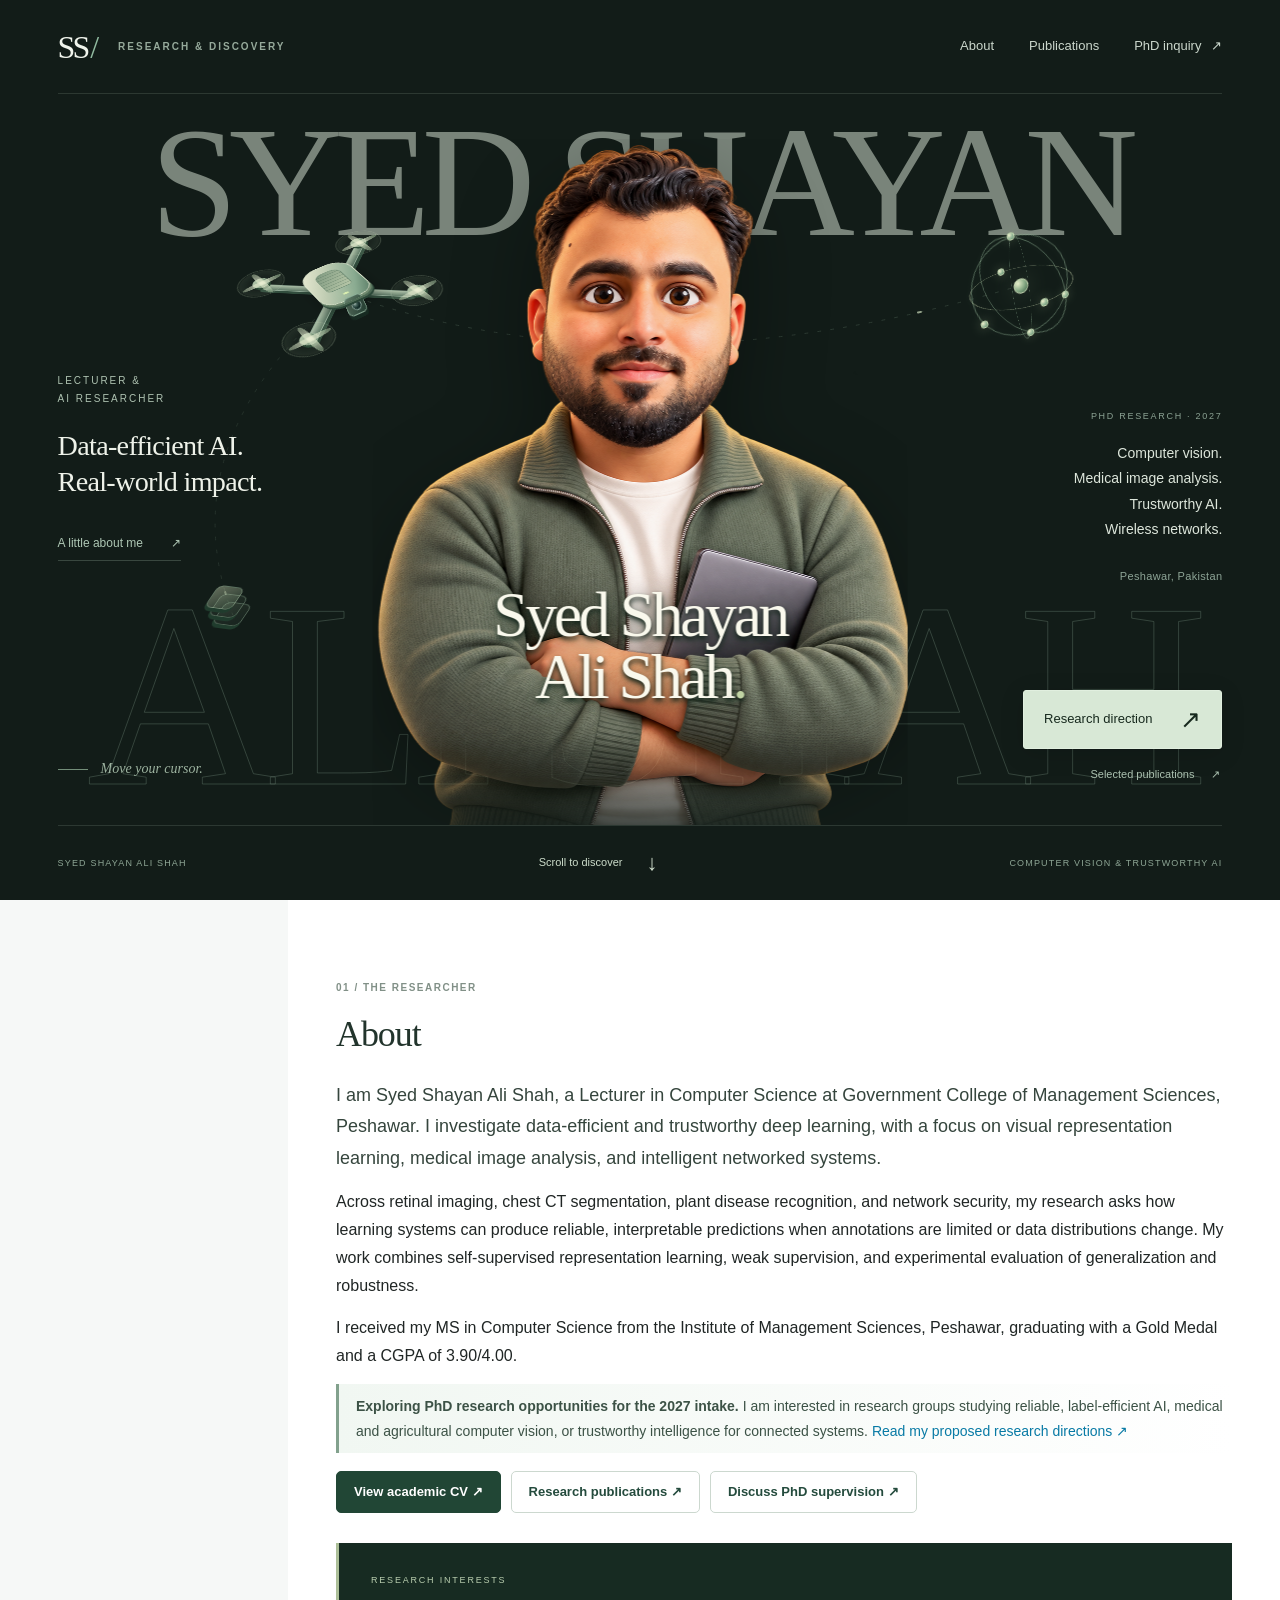
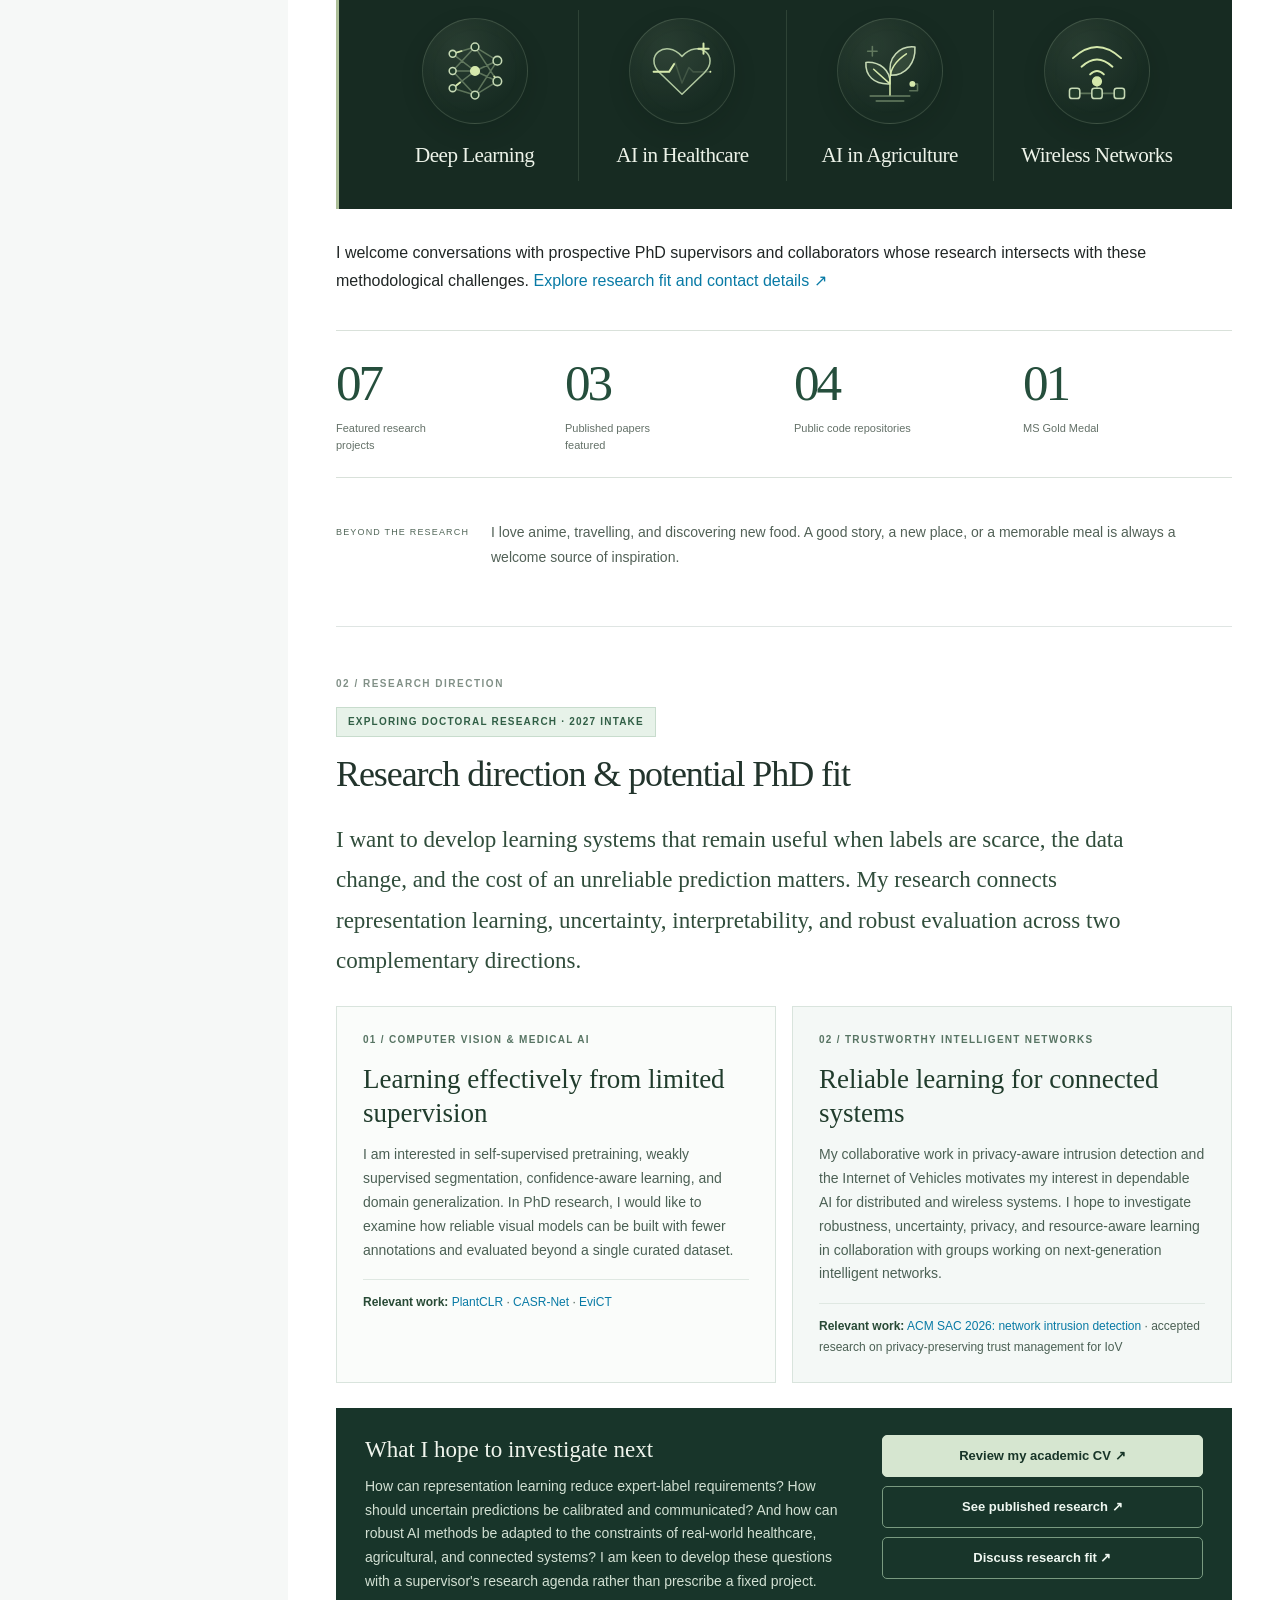
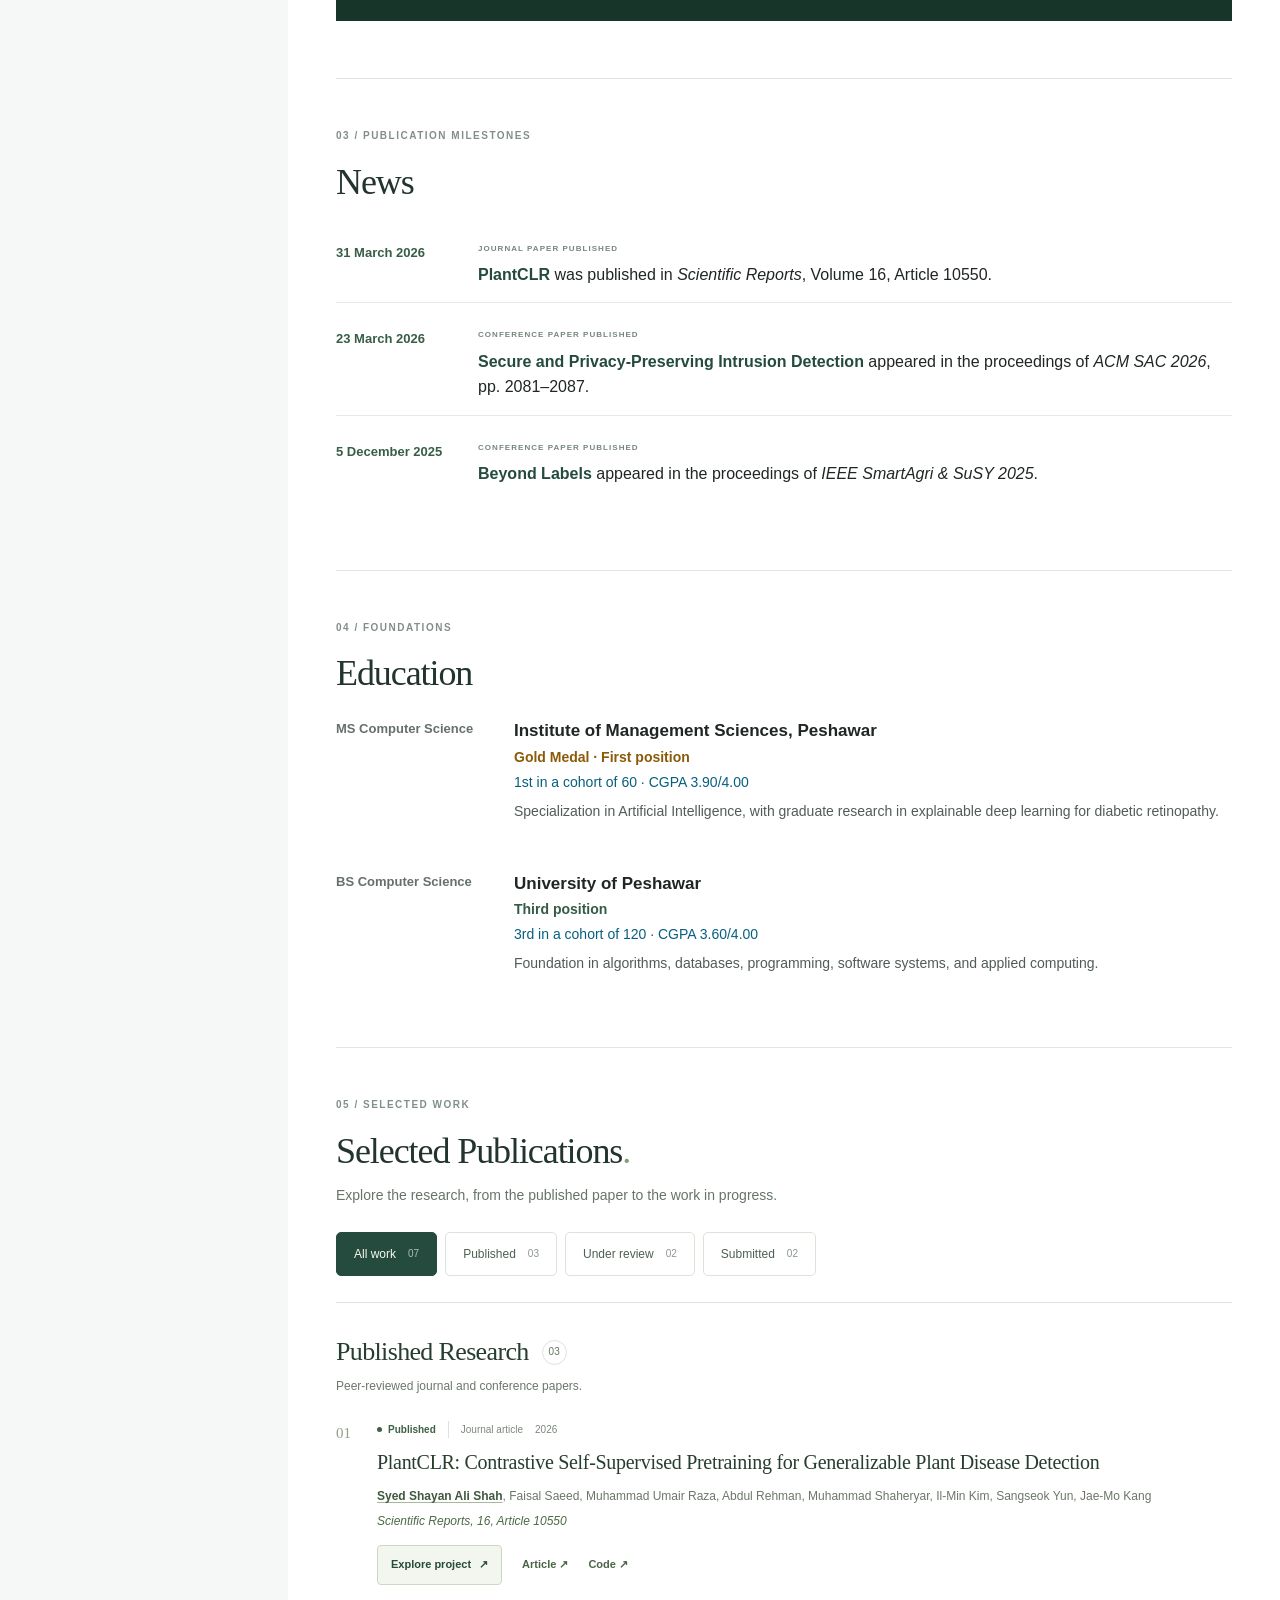
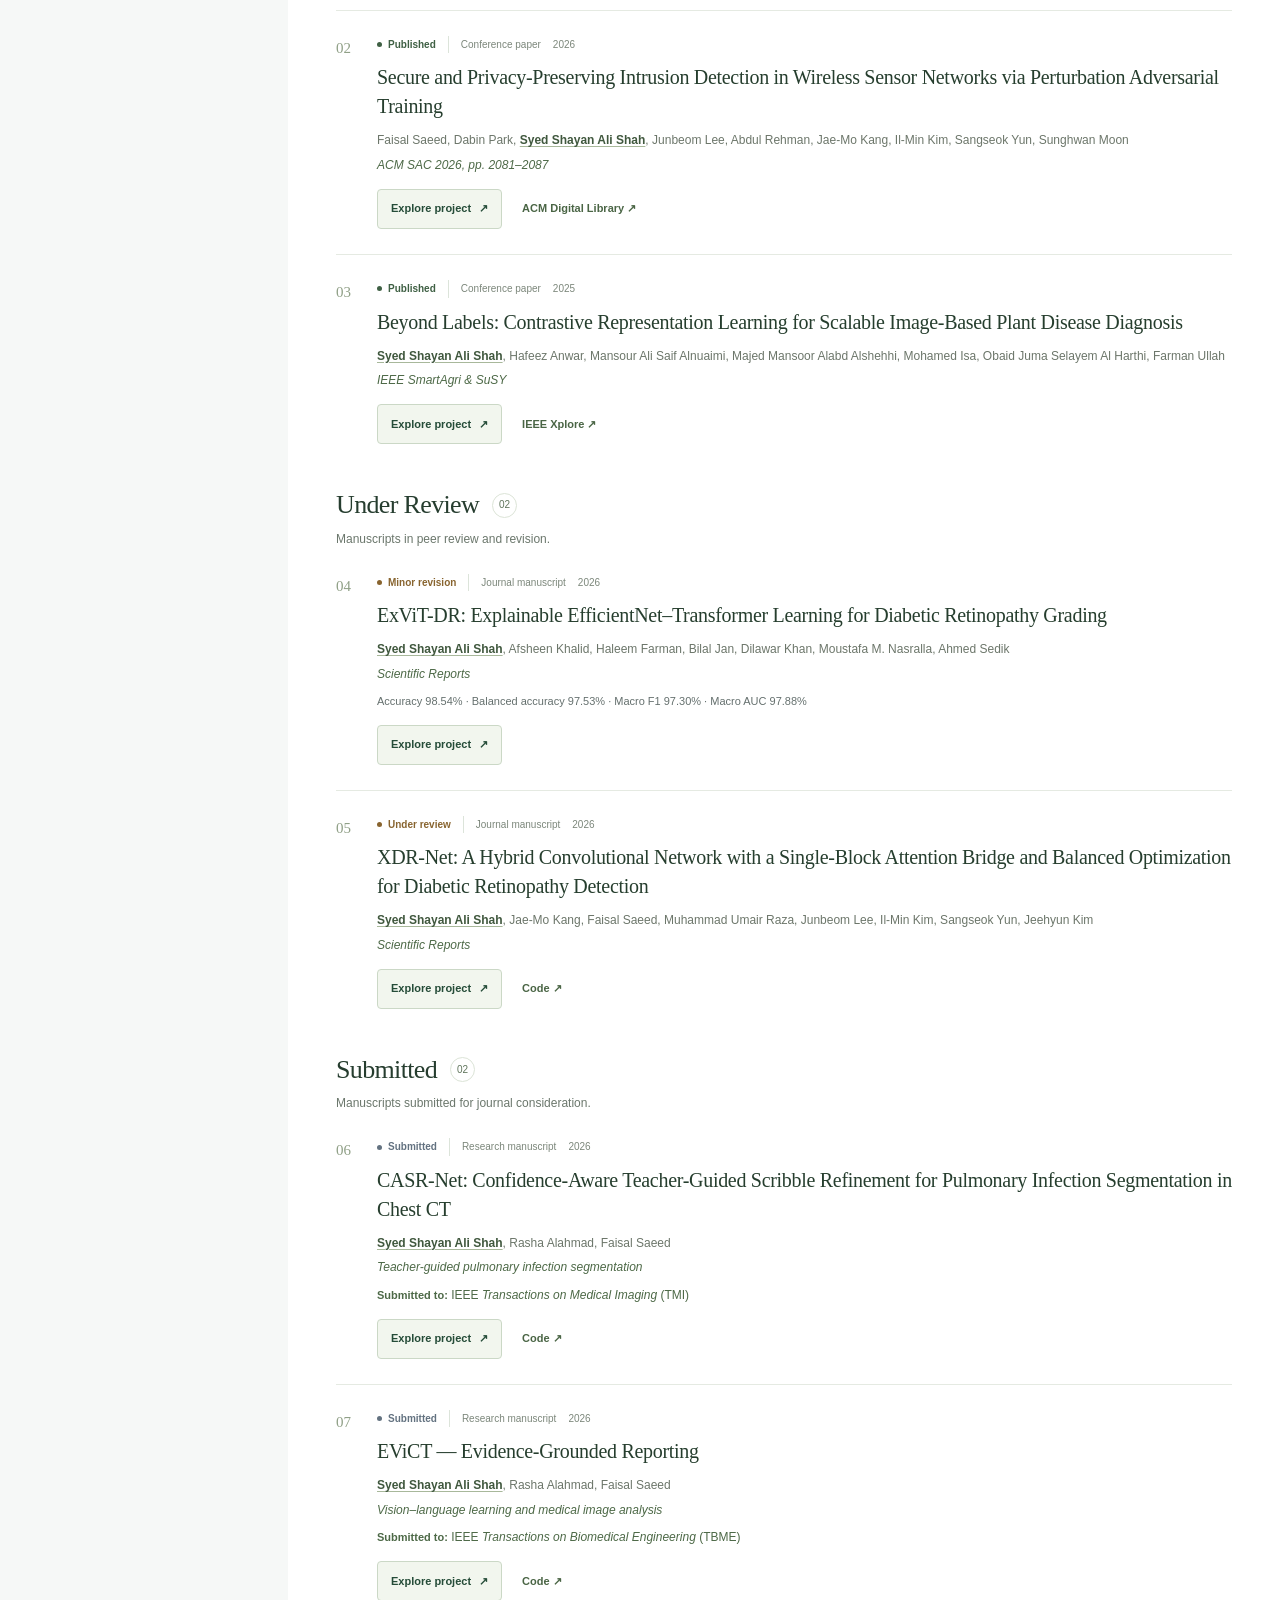
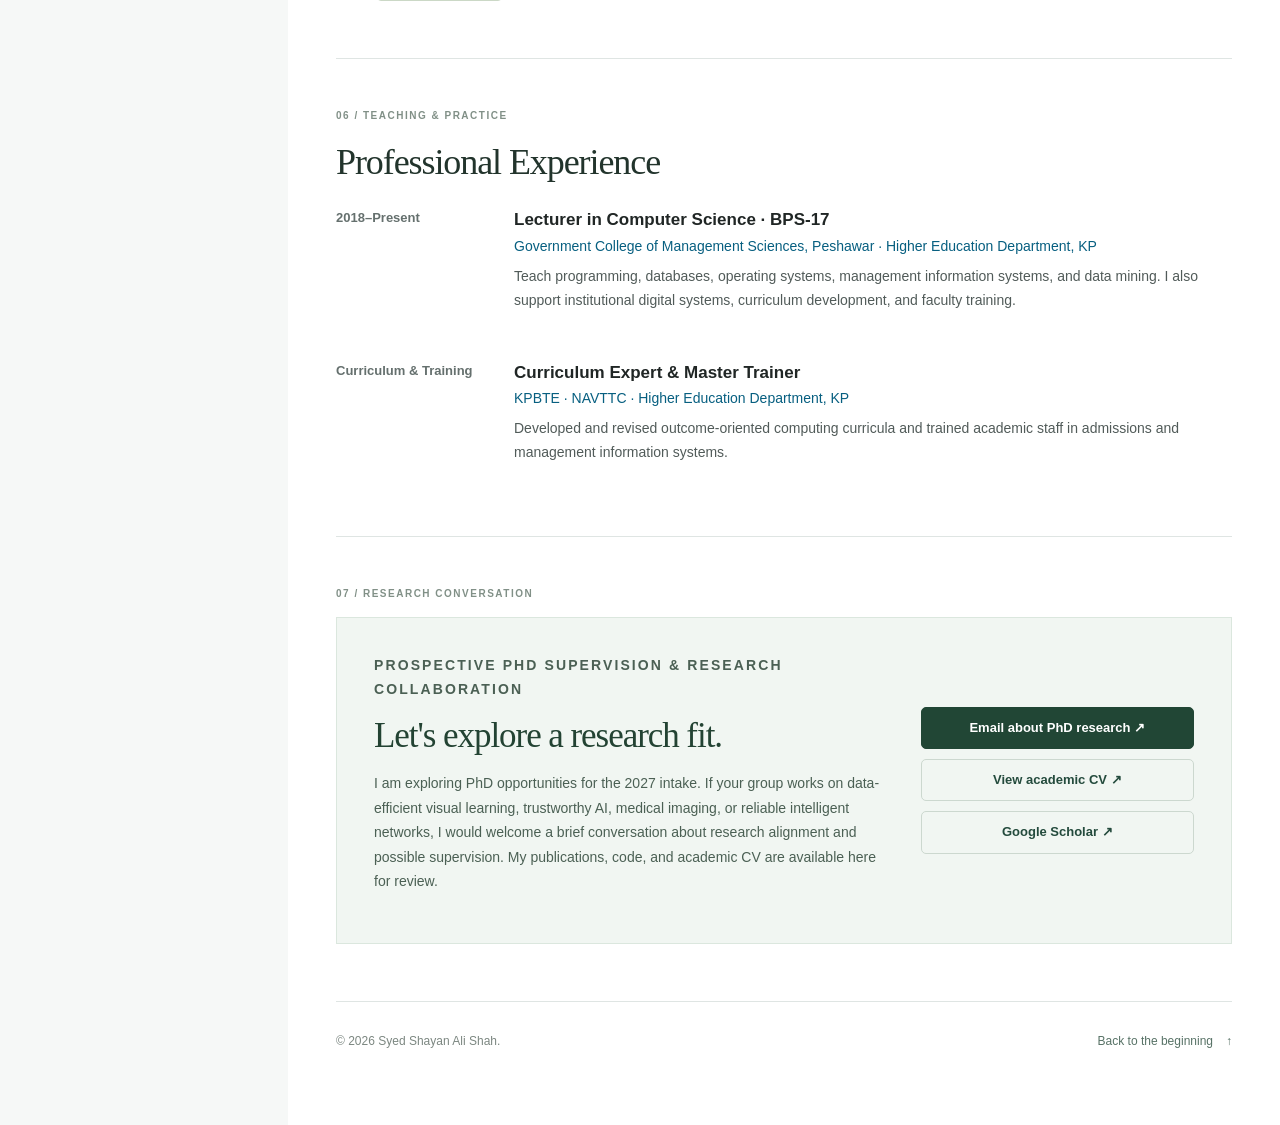
==== commit 5b5a2924: "Position research portfolio for PhD supervisors while preserving avatar and publication media" ====
--- a/index.html
+++ b/index.html
@@ -4,16 +4,17 @@
 <head>
   <meta charset="utf-8">
   <meta name="viewport" content="width=device-width, initial-scale=1">
-  <meta name="description" content="Research portfolio of Syed Shayan Ali Shah: data-efficient computer vision, medical image analysis, self-supervised learning, and trustworthy AI.">
+  <meta name="description" content="Syed Shayan Ali Shah | AI researcher exploring PhD opportunities for 2027 in data-efficient computer vision, medical imaging, trustworthy learning and intelligent networks.">
   <meta name="theme-color" content="#17201f">
   <meta property="og:title" content="Syed Shayan Ali Shah | Academic Portfolio">
-  <meta property="og:description" content="Research in computer vision, medical image analysis, weak supervision, and trustworthy AI.">
+  <meta property="og:description" content="Academic portfolio, research publications and PhD research directions in data-efficient and trustworthy AI. Exploring PhD opportunities for 2027.">
   <meta property="og:type" content="website">
   <title>Syed Shayan Ali Shah | Research Portfolio</title>
   <link rel="stylesheet" href="assets/css/base.css">
   <link rel="stylesheet" href="assets/css/motion.css">
   <link rel="stylesheet" href="assets/css/landing.css">
   <link rel="stylesheet" href="assets/css/research.css">
+  <link rel="stylesheet" href="assets/css/phd-focus.css">
   <link rel="stylesheet" href="assets/css/hero-network.css">
   <link rel="stylesheet" href="assets/css/publication-list.css?v=20261030">
   <link rel="icon" href="assets/images/portrait.png">
@@ -26,7 +27,7 @@
     <header class="hero-header">
       <a class="wordmark" href="#top" aria-label="Syed Shayan Ali Shah — home">SS<span>/</span></a>
       <span class="hero-edition">RESEARCH &amp; DISCOVERY</span>
-      <nav class="hero-nav" aria-label="Quick navigation"><a href="#about">About</a><a href="#publications">Publications</a><a href="mailto:shayanalimscs@gmail.com">Say hello <span aria-hidden="true">↗</span></a></nav>
+      <nav class="hero-nav" aria-label="Quick navigation"><a href="#about">About</a><a href="#publications">Publications</a><a href="mailto:shayanalimscs@gmail.com">PhD inquiry <span aria-hidden="true">↗</span></a></nav>
     </header>
     <div class="intro-inner">
       <div class="hero-name" aria-hidden="true"><span class="hero-name-top">SYED SHAYAN</span><span class="hero-name-bottom">ALI SHAH</span></div>
@@ -63,9 +64,9 @@
         <div class="hero-network-relay"><span></span><span></span><span></span></div>
       </div>
       <div class="intro-copy">
-        <div class="hero-side hero-side-left entrance"><p class="intro-eyebrow">LECTURER &amp; <br>AI RESEARCHER</p><p class="intro-welcome">Welcome to my<br>research portfolio.</p><a class="hero-small-link" href="#about">A little about me <span aria-hidden="true">↗</span></a></div>
-        <div class="hero-side hero-side-right entrance"><span class="hero-meta-label">MY RESEARCH</span><p>Computer vision.<br>Medical image analysis.<br>Trustworthy AI.<br>Wireless networks.</p><span class="hero-location">Peshawar, Pakistan</span></div>
-        <div class="hero-actions entrance"><a class="primary-action magnetic" href="#about"><span>Explore my research</span><span class="action-arrow" aria-hidden="true">↗</span></a><a class="secondary-action" href="#publications">Selected publications <span aria-hidden="true">↗</span></a></div>
+        <div class="hero-side hero-side-left entrance"><p class="intro-eyebrow">LECTURER &amp; <br>AI RESEARCHER</p><p class="intro-welcome">Data-efficient AI.<br>Real-world impact.</p><a class="hero-small-link" href="#about">A little about me <span aria-hidden="true">↗</span></a></div>
+        <div class="hero-side hero-side-right entrance"><span class="hero-meta-label">PHD RESEARCH · 2027</span><p>Computer vision.<br>Medical image analysis.<br>Trustworthy AI.<br>Wireless networks.</p><span class="hero-location">Peshawar, Pakistan</span></div>
+        <div class="hero-actions entrance"><a class="primary-action magnetic" href="#phd-research"><span>Research direction</span><span class="action-arrow" aria-hidden="true">↗</span></a><a class="secondary-action" href="#publications">Selected publications <span aria-hidden="true">↗</span></a></div>
       </div>
       <figure class="avatar-stage" aria-label="Personalized avatar of Syed Shayan Ali Shah with cursor-tracking eyes">
         <div class="avatar-float"><div class="avatar-rig" id="avatarRig">
@@ -80,7 +81,7 @@
   <div class="mobile-bar"><strong>Syed Shayan Ali Shah</strong><button class="menu-button" id="menuButton" aria-label="Open navigation" aria-expanded="false" aria-controls="sidebar"><span class="menu-lines" aria-hidden="true"></span></button></div>
   <aside class="sidebar" id="sidebar" aria-label="Primary navigation">
     <div class="sidebar-profile"><img class="sidebar-portrait" width="132" height="132" src="assets/images/portrait.png" alt="Portrait of Syed Shayan Ali Shah"><h2 class="sidebar-name">Syed Shayan<br>Ali Shah</h2><p class="sidebar-role">Lecturer &amp; AI Researcher</p></div>
-    <nav class="nav"><span class="nav-track" aria-hidden="true"></span><a href="#top">Top</a><a href="#about">About</a><a href="#news">News</a><a href="#education">Education</a><a href="#publications">Publications</a><a href="#experience">Experience</a></nav>
+    <nav class="nav"><span class="nav-track" aria-hidden="true"></span><a href="#top">Top</a><a href="#about">About</a><a href="#phd-research">PhD Research</a><a href="#news">News</a><a href="#education">Education</a><a href="#publications">Publications</a><a href="#experience">Experience</a><a href="#contact">Contact</a></nav>
     <div class="sidebar-links">
       <div class="icon-links" aria-label="Contact and academic profiles">
         <a class="icon-link" href="mailto:shayanalimscs@gmail.com" aria-label="Email" title="Email"><svg viewBox="0 0 24 24" aria-hidden="true"><path d="M3 5h18v14H3zM3 6l9 7 9-7" fill="none" stroke="currentColor" stroke-width="1.8" stroke-linejoin="round"/></svg></a>
@@ -89,16 +90,18 @@
         <a class="icon-link linkedin" href="https://www.linkedin.com/in/itsshayanprofile/" target="_blank" rel="noopener" aria-label="LinkedIn" title="LinkedIn"><svg viewBox="0 0 24 24" aria-hidden="true"><path d="M6.4 8.2H3.1V19h3.3V8.2ZM4.75 3A1.9 1.9 0 1 0 4.75 6.8 1.9 1.9 0 0 0 4.75 3ZM21 12.8c0-3.25-1.73-4.76-4.04-4.76-1.86 0-2.7 1.03-3.17 1.75V8.2h-3.3V19h3.3v-5.35c0-1.41.27-2.79 2.03-2.79 1.73 0 1.75 1.62 1.75 2.88V19H21v-6.2Z" fill="currentColor"/></svg></a>
         <a class="icon-link" href="https://github.com/itsCodeBakery" target="_blank" rel="noopener" aria-label="GitHub" title="GitHub"><svg viewBox="0 0 24 24" aria-hidden="true"><path d="M12 2.5a9.5 9.5 0 0 0-3 18.5c.48.09.65-.2.65-.46v-1.82c-2.68.58-3.24-1.14-3.24-1.14-.44-1.12-1.07-1.42-1.07-1.42-.88-.6.07-.59.07-.59.97.07 1.48 1 1.48 1 .86 1.48 2.26 1.05 2.81.8.09-.63.34-1.05.62-1.29-2.14-.24-4.39-1.07-4.39-4.7 0-1.04.37-1.89.99-2.56-.1-.24-.43-1.21.09-2.52 0 0 .81-.26 2.61.98A9.1 9.1 0 0 1 12 6.96c.81 0 1.62.11 2.38.32 1.8-1.24 2.61-.98 2.61-.98.52 1.31.19 2.28.09 2.52.62.67.99 1.52.99 2.56 0 3.64-2.26 4.45-4.4 4.69.35.3.65.88.65 1.78v2.69c0 .26.18.56.66.46A9.5 9.5 0 0 0 12 2.5Z" fill="currentColor"/></svg></a>
       </div>
-      <p class="sidebar-note">Peshawar, Pakistan</p>
+      <a class="sidebar-cv" href="academic-cv.html">View academic CV ↗</a><p class="sidebar-note">Peshawar, Pakistan</p>
     </div>
   </aside>
   <button class="menu-backdrop" aria-label="Close navigation" tabindex="-1"></button>
   <div class="page">
     <main class="content">
       <section id="about"><div class="section-kicker">01 / THE RESEARCHER</div><h2>About</h2>
-<p class="lead">I am Syed Shayan Ali Shah, a Lecturer in Computer Science at Government College of Management Sciences, Peshawar. My research spans deep learning and its applications in healthcare, agriculture, and wireless networks.</p>
-<p>I study how deep learning and vision–language models learn useful representations and support interpretable, robust predictions. My work includes retinal image analysis, chest CT segmentation, evidence-grounded reporting, plant disease recognition, and intrusion detection in wireless sensor networks. Across these applications, I am interested in learning effectively from limited supervision and understanding how models generalize beyond their training data.</p>
-<p>I received my MS in Computer Science from the Institute of Management Sciences, Peshawar, where I graduated with a Gold Medal.</p>
+<p class="lead">I am Syed Shayan Ali Shah, a Lecturer in Computer Science at Government College of Management Sciences, Peshawar. I investigate data-efficient and trustworthy deep learning, with a focus on visual representation learning, medical image analysis, and intelligent networked systems.</p>
+<p>Across retinal imaging, chest CT segmentation, plant disease recognition, and network security, my research asks how learning systems can produce reliable, interpretable predictions when annotations are limited or data distributions change. My work combines self-supervised representation learning, weak supervision, and experimental evaluation of generalization and robustness.</p>
+<p>I received my MS in Computer Science from the Institute of Management Sciences, Peshawar, graduating with a Gold Medal and a CGPA of 3.90/4.00.</p>
+<p class="phd-note"><strong>Exploring PhD research opportunities for the 2027 intake.</strong> I am interested in research groups studying reliable, label-efficient AI, medical and agricultural computer vision, or trustworthy intelligence for connected systems. <a href="#phd-research">Read my proposed research directions ↗</a></p>
+<div class="academic-actionbar" aria-label="Academic profile actions"><a href="academic-cv.html">View academic CV ↗</a><a href="#publications">Research publications ↗</a><a href="mailto:shayanalimscs@gmail.com?subject=Prospective%20PhD%20Research%20Inquiry">Discuss PhD supervision ↗</a></div>
 <div class="research-question research-interests" aria-labelledby="researchInterestsLabel">
   <span class="question-label" id="researchInterestsLabel">RESEARCH INTERESTS</span>
   <ul class="interest-grid" role="list">
@@ -151,17 +154,49 @@
     </li>
   </ul>
 </div>
-<p>I welcome research collaborations and conversations with faculty and research groups working in these areas. <a href="mailto:shayanalimscs@gmail.com">Contact me about research <span aria-hidden="true">↗</span></a></p>
+<p>I welcome conversations with prospective PhD supervisors and collaborators whose research intersects with these methodological challenges. <a href="#contact">Explore research fit and contact details <span aria-hidden="true">↗</span></a></p>
 <div class="research-stats" aria-label="Featured research at a glance"><div><strong>07</strong><span>Featured research projects</span></div><div><strong>03</strong><span>Published papers featured</span></div><div><strong>04</strong><span>Public code repositories</span></div><div><strong>01</strong><span>MS Gold Medal</span></div></div>
 <div class="beyond-research"><span>BEYOND THE RESEARCH</span><p>I love anime, travelling, and discovering new food. A good story, a new place, or a memorable meal is always a welcome source of inspiration.</p></div></section>
-      <section id="news"><div class="section-kicker">02 / PUBLICATION MILESTONES</div><h2>News</h2><ul class="news">
+
+      <section id="phd-research" class="phd-section" aria-labelledby="phdResearchTitle">
+        <div class="section-kicker">02 / RESEARCH DIRECTION</div>
+        <span class="phd-kicker">Exploring doctoral research · 2027 intake</span>
+        <h2 id="phdResearchTitle">Research direction &amp; potential PhD fit</h2>
+        <p class="phd-intro">I want to develop learning systems that remain useful when labels are scarce, the data change, and the cost of an unreliable prediction matters. My research connects representation learning, uncertainty, interpretability, and robust evaluation across two complementary directions.</p>
+        <div class="phd-focus-grid">
+          <article class="phd-focus-card">
+            <span class="phd-track">01 / COMPUTER VISION &amp; MEDICAL AI</span>
+            <h3>Learning effectively from limited supervision</h3>
+            <p>I am interested in self-supervised pretraining, weakly supervised segmentation, confidence-aware learning, and domain generalization. In PhD research, I would like to examine how reliable visual models can be built with fewer annotations and evaluated beyond a single curated dataset.</p>
+            <p class="phd-evidence"><strong>Relevant work:</strong> <a href="projects/plantclr.html">PlantCLR</a> · <a href="projects/casrnet.html">CASR-Net</a> · <a href="projects/evict.html">EviCT</a></p>
+          </article>
+          <article class="phd-focus-card">
+            <span class="phd-track">02 / TRUSTWORTHY INTELLIGENT NETWORKS</span>
+            <h3>Reliable learning for connected systems</h3>
+            <p>My collaborative work in privacy-aware intrusion detection and the Internet of Vehicles motivates my interest in dependable AI for distributed and wireless systems. I hope to investigate robustness, uncertainty, privacy, and resource-aware learning in collaboration with groups working on next-generation intelligent networks.</p>
+            <p class="phd-evidence"><strong>Relevant work:</strong> <a href="projects/secure-wsn.html">ACM SAC 2026: network intrusion detection</a> · accepted research on privacy-preserving trust management for IoV</p>
+          </article>
+        </div>
+        <div class="phd-next">
+          <div>
+            <h3>What I hope to investigate next</h3>
+            <p>How can representation learning reduce expert-label requirements? How should uncertain predictions be calibrated and communicated? And how can robust AI methods be adapted to the constraints of real-world healthcare, agricultural, and connected systems? I am keen to develop these questions with a supervisor's research agenda rather than prescribe a fixed project.</p>
+          </div>
+          <div class="phd-actions">
+            <a href="academic-cv.html">Review my academic CV ↗</a>
+            <a href="#publications">See published research ↗</a>
+            <a href="#contact">Discuss research fit ↗</a>
+          </div>
+        </div>
+      </section>
+      <section id="news"><div class="section-kicker">03 / PUBLICATION MILESTONES</div><h2>News</h2><ul class="news">
 <li><time datetime="2026-03-31">31 March 2026</time><span><span class="news-label">JOURNAL PAPER PUBLISHED</span><a href="projects/plantclr.html"><strong>PlantCLR</strong></a> was published in <em>Scientific Reports</em>, Volume 16, Article 10550.</span></li>
 <li><time datetime="2026-03-23">23 March 2026</time><span><span class="news-label">CONFERENCE PAPER PUBLISHED</span><a href="projects/secure-wsn.html"><strong>Secure and Privacy-Preserving Intrusion Detection</strong></a> appeared in the proceedings of <em>ACM SAC 2026</em>, pp. 2081–2087.</span></li>
 <li><time datetime="2025-12-05">5 December 2025</time><span><span class="news-label">CONFERENCE PAPER PUBLISHED</span><a href="projects/beyond-labels.html"><strong>Beyond Labels</strong></a> appeared in the proceedings of <em>IEEE SmartAgri &amp; SuSY 2025</em>.</span></li>
 </ul></section>
-      <section id="education"><div class="section-kicker">03 / FOUNDATIONS</div><h2>Education</h2><div class="timeline"><article class="timeline-item"><div class="timeline-date">MS Computer Science</div><div><h3>Institute of Management Sciences, Peshawar</h3><p class="org"><span class="honor">Gold Medal · First position</span><br>1st in a cohort of 60 · CGPA 3.90/4.00</p><p>Specialization in Artificial Intelligence, with graduate research in explainable deep learning for diabetic retinopathy.</p></div></article><article class="timeline-item"><div class="timeline-date">BS Computer Science</div><div><h3>University of Peshawar</h3><p class="org"><span class="cohort-rank">Third position</span><br>3rd in a cohort of 120 · CGPA 3.60/4.00</p><p>Foundation in algorithms, databases, programming, software systems, and applied computing.</p></div></article></div></section>
+      <section id="education"><div class="section-kicker">04 / FOUNDATIONS</div><h2>Education</h2><div class="timeline"><article class="timeline-item"><div class="timeline-date">MS Computer Science</div><div><h3>Institute of Management Sciences, Peshawar</h3><p class="org"><span class="honor">Gold Medal · First position</span><br>1st in a cohort of 60 · CGPA 3.90/4.00</p><p>Specialization in Artificial Intelligence, with graduate research in explainable deep learning for diabetic retinopathy.</p></div></article><article class="timeline-item"><div class="timeline-date">BS Computer Science</div><div><h3>University of Peshawar</h3><p class="org"><span class="cohort-rank">Third position</span><br>3rd in a cohort of 120 · CGPA 3.60/4.00</p><p>Foundation in algorithms, databases, programming, software systems, and applied computing.</p></div></article></div></section>
       <section id="publications" aria-labelledby="publicationsTitle">
-        <div class="section-kicker">04 / SELECTED WORK</div>
+        <div class="section-kicker">05 / SELECTED WORK</div>
         <div class="pub-collection-header"><h2 id="publicationsTitle">Selected Publications<span class="pub-heading-dot">.</span></h2><p class="small-note">Explore the research, from the published paper to the work in progress.</p></div>
         <div class="pub-filters" role="group" aria-label="Filter publications" hidden>
           <button type="button" class="pub-filter" data-publication-filter="all" aria-pressed="true" aria-controls="publicationList">All work <span>07</span></button>
@@ -261,8 +296,24 @@
           </div>
         </div>
       </section>
-      <section id="experience"><div class="section-kicker">05 / TEACHING & PRACTICE</div><h2>Professional Experience</h2><div class="timeline"><article class="timeline-item"><div class="timeline-date">2018–Present</div><div><h3>Lecturer in Computer Science · BPS-17</h3><p class="org">Government College of Management Sciences, Peshawar · Higher Education Department, KP</p><p>Teach programming, databases, operating systems, management information systems, and data mining. I also support institutional digital systems, curriculum development, and faculty training.</p></div></article><article class="timeline-item"><div class="timeline-date">Curriculum &amp; Training</div><div><h3>Curriculum Expert &amp; Master Trainer</h3><p class="org">KPBTE · NAVTTC · Higher Education Department, KP</p><p>Developed and revised outcome-oriented computing curricula and trained academic staff in admissions and management information systems.</p></div></article></div></section>
+      <section id="experience"><div class="section-kicker">06 / TEACHING & PRACTICE</div><h2>Professional Experience</h2><div class="timeline"><article class="timeline-item"><div class="timeline-date">2018–Present</div><div><h3>Lecturer in Computer Science · BPS-17</h3><p class="org">Government College of Management Sciences, Peshawar · Higher Education Department, KP</p><p>Teach programming, databases, operating systems, management information systems, and data mining. I also support institutional digital systems, curriculum development, and faculty training.</p></div></article><article class="timeline-item"><div class="timeline-date">Curriculum &amp; Training</div><div><h3>Curriculum Expert &amp; Master Trainer</h3><p class="org">KPBTE · NAVTTC · Higher Education Department, KP</p><p>Developed and revised outcome-oriented computing curricula and trained academic staff in admissions and management information systems.</p></div></article></div></section>
       
+
+      <section id="contact" class="contact-section" aria-labelledby="contactTitle">
+        <div class="section-kicker">07 / RESEARCH CONVERSATION</div>
+        <div class="connect-panel">
+          <div>
+            <p class="connect-kicker">Prospective PhD supervision &amp; research collaboration</p>
+            <h2 id="contactTitle">Let's explore a research fit.</h2>
+            <p>I am exploring PhD opportunities for the 2027 intake. If your group works on data-efficient visual learning, trustworthy AI, medical imaging, or reliable intelligent networks, I would welcome a brief conversation about research alignment and possible supervision. My publications, code, and academic CV are available here for review.</p>
+          </div>
+          <div class="connect-actions">
+            <a href="mailto:shayanalimscs@gmail.com?subject=Prospective%20PhD%20Research%20Discussion">Email about PhD research ↗</a>
+            <a href="academic-cv.html">View academic CV ↗</a>
+            <a href="https://scholar.google.com/citations?user=QaPiey0AAAAJ" target="_blank" rel="noopener">Google Scholar ↗</a>
+          </div>
+        </div>
+      </section>
       <footer><span>© <span id="year"></span> Syed Shayan Ali Shah.</span><a href="#top" class="back-top">Back to the beginning <span aria-hidden="true">↑</span></a></footer>
     </main>
   </div>
--- a/assets/css/phd-focus.css
+++ b/assets/css/phd-focus.css
@@ -0,0 +1,38 @@
+/* PhD research positioning. Scoped to editorial content: hero avatar and its motion remain untouched. */
+.academic-actionbar{display:flex;flex-wrap:wrap;align-items:center;gap:10px;margin:18px 0 28px}
+.academic-actionbar a,.phd-actions a,.connect-actions a{display:inline-flex;align-items:center;justify-content:center;gap:9px;padding:11px 17px;border:1px solid #ccd8cf;border-radius:5px;font-size:13px;font-weight:700;line-height:1.4;color:#244b3d;text-decoration:none;transition:background .2s ease,border-color .2s ease,transform .2s ease}
+.academic-actionbar a:first-child,.phd-actions a:first-child,.connect-actions a:first-child{background:#214635;border-color:#214635;color:#fff}
+.academic-actionbar a:hover,.phd-actions a:hover,.connect-actions a:hover{background:#eaf2eb;border-color:#a7bcb0;transform:translateY(-2px)}
+.academic-actionbar a:first-child:hover,.phd-actions a:first-child:hover,.connect-actions a:first-child:hover{background:#315b45;color:#fff}
+.phd-note{border-left:3px solid #82a18d;padding:10px 0 10px 17px;color:#3c5246;background:linear-gradient(90deg,#f1f7f2,transparent);font-size:14px}
+.sidebar-cv{display:inline-flex;justify-content:flex-end;color:#cbdccf;font-size:12px;letter-spacing:.04em;font-weight:700;padding:8px 0;margin-top:5px}
+.sidebar-cv:hover{color:#fff}
+.phd-section .section-kicker,.contact-section .section-kicker{margin-bottom:15px}
+.phd-kicker{display:inline-block;background:#e7f2e9;border:1px solid #c8dccd;color:#315f46;padding:6px 11px;font-size:10px;letter-spacing:.12em;text-transform:uppercase;font-weight:700;margin:0 0 15px}
+.phd-section h2{max-width:760px}
+.phd-intro{max-width:810px;font:400 clamp(18px,2vw,23px)/1.55 Georgia,serif;color:#304d3b;margin:0 0 22px}
+.phd-focus-grid{display:grid;grid-template-columns:repeat(2,minmax(0,1fr));gap:16px;margin:25px 0}
+.phd-focus-card{border:1px solid #d9e4dd;background:#fafcfa;padding:25px 26px;min-width:0}
+.phd-focus-card:nth-child(2){background:#f4f8f6}
+.phd-focus-card .phd-track{display:block;color:#577463;font-size:10px;letter-spacing:.13em;font-weight:700;margin-bottom:15px}
+.phd-focus-card h3{font:400 clamp(21px,2.2vw,27px)/1.25 Georgia,serif;color:#203c2c;margin-bottom:13px}
+.phd-focus-card p{font-size:14px;line-height:1.7;color:#4b6054}
+.phd-focus-card .phd-evidence{padding-top:12px;border-top:1px solid #dfe8e2;margin:17px 0 0;font-size:12px}
+.phd-focus-card .phd-evidence strong{color:#284a36}
+.phd-next{display:grid;grid-template-columns:minmax(0,1fr) minmax(210px,.66fr);gap:30px;align-items:start;padding:27px 29px;background:#18352a;color:#f0f5ed;margin:25px 0 0}
+.phd-next h3{font:400 23px/1.3 Georgia,serif;margin:0 0 10px}
+.phd-next p{font-size:14px;line-height:1.7;margin:0;color:#d2e0d3}
+.phd-next .phd-actions{display:flex;flex-direction:column;gap:9px}
+.phd-next .phd-actions a{border-color:#799a80;color:#eff7f1;background:transparent}
+.phd-next .phd-actions a:first-child{background:#d6e6d0;color:#183528;border-color:#d6e6d0}
+.phd-next .phd-actions a:hover{color:#183528;background:#e7f2e5}
+.phd-next .phd-actions a:first-child:hover{color:#183528}
+.connect-panel{display:grid;grid-template-columns:minmax(0,1.5fr) minmax(215px,.8fr);gap:34px;align-items:center;background:#f1f6f2;border:1px solid #dbe7de;padding:35px 37px}
+.connect-kicker{font-size:10px;text-transform:uppercase;letter-spacing:.15em;font-weight:700;color:#4a7559;margin-bottom:12px}
+.connect-panel h2{font-size:clamp(25px,3vw,35px);color:#234333;margin:0 0 14px}
+.connect-panel p{max-width:590px;font-size:14px;color:#4b6054;line-height:1.75}
+.connect-actions{display:flex;flex-direction:column;gap:10px}
+.connect-actions a{width:100%}
+@media(max-width:780px){.phd-focus-grid,.phd-next,.connect-panel{grid-template-columns:1fr}.phd-next{gap:20px}.phd-next .phd-actions{flex-direction:row;flex-wrap:wrap}.connect-actions{align-items:stretch}}
+@media(max-width:520px){.phd-focus-card{padding:21px 20px}.phd-next{padding:24px 21px}.connect-panel{padding:26px 21px}.academic-actionbar a{width:100%}.phd-next .phd-actions a{width:100%}}
+@media(prefers-reduced-motion:reduce){.academic-actionbar a,.phd-actions a,.connect-actions a{transition:none}.academic-actionbar a:hover,.phd-actions a:hover,.connect-actions a:hover{transform:none}}
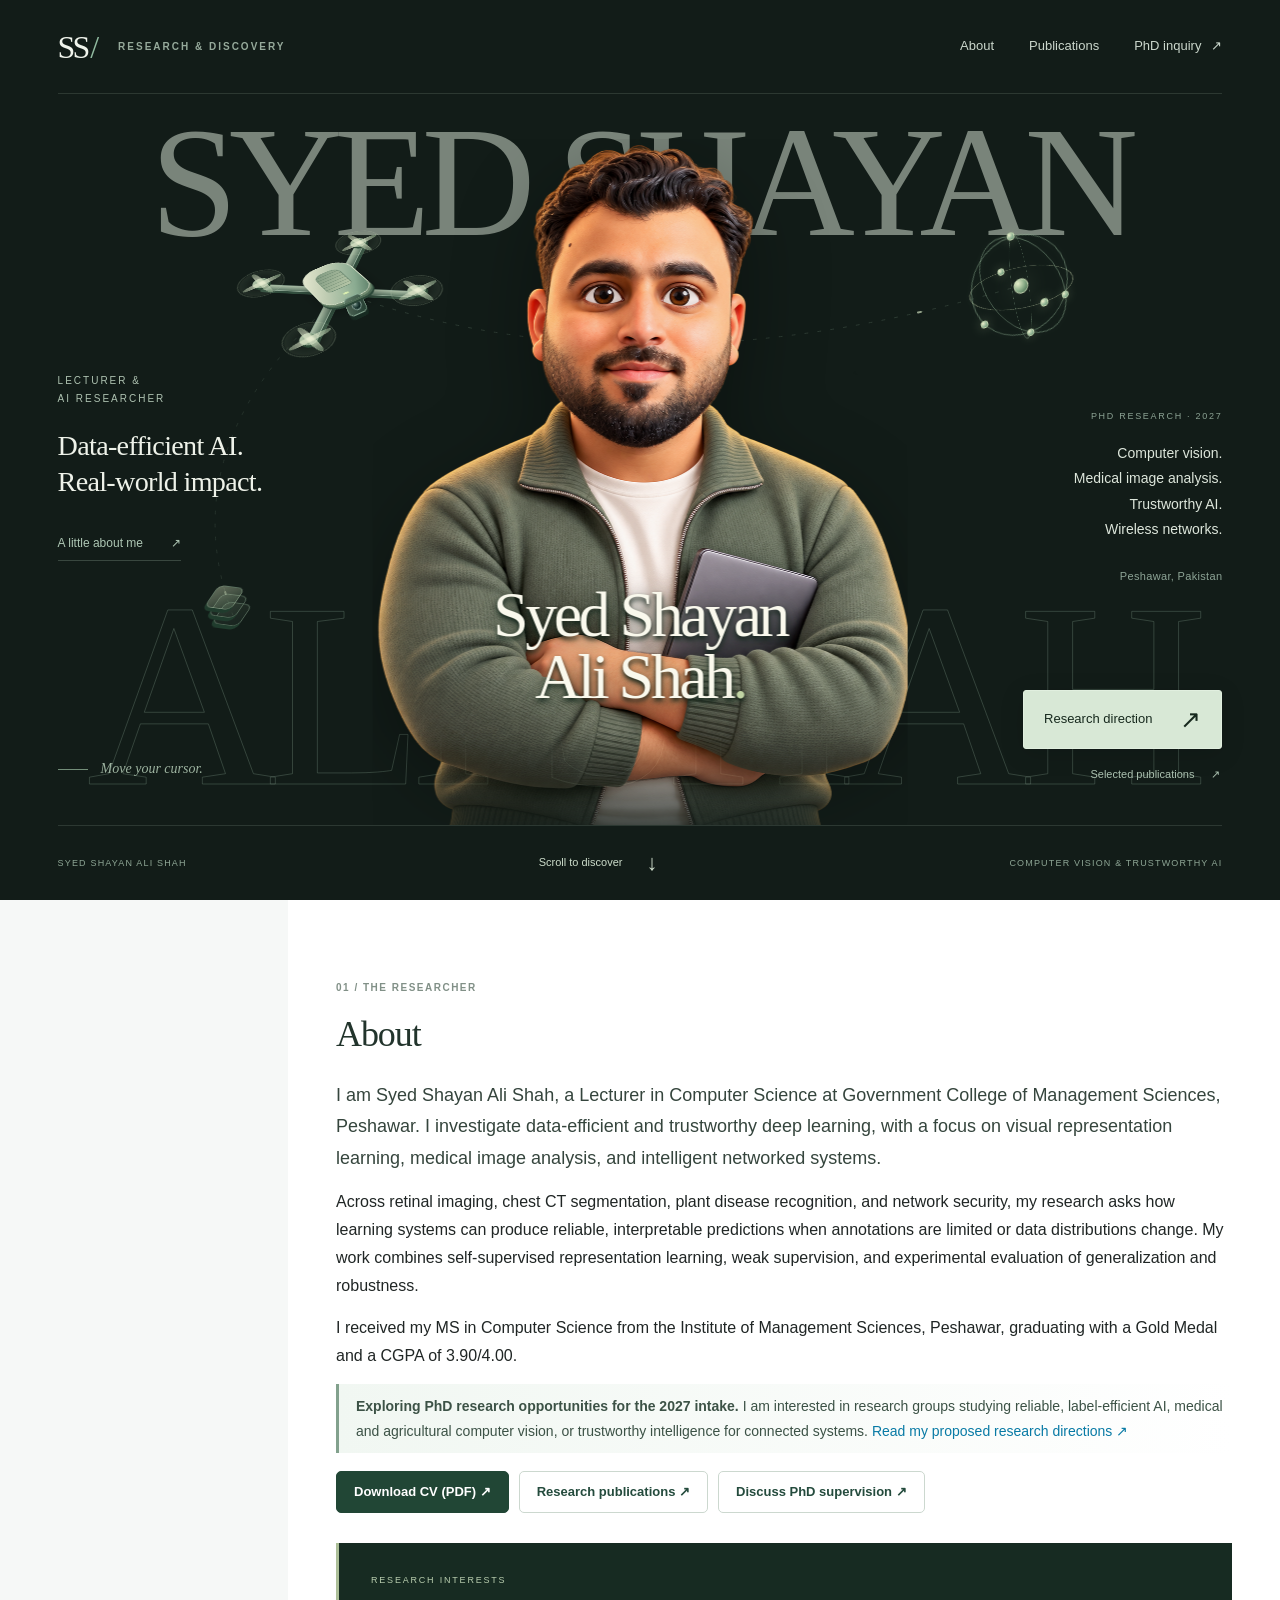
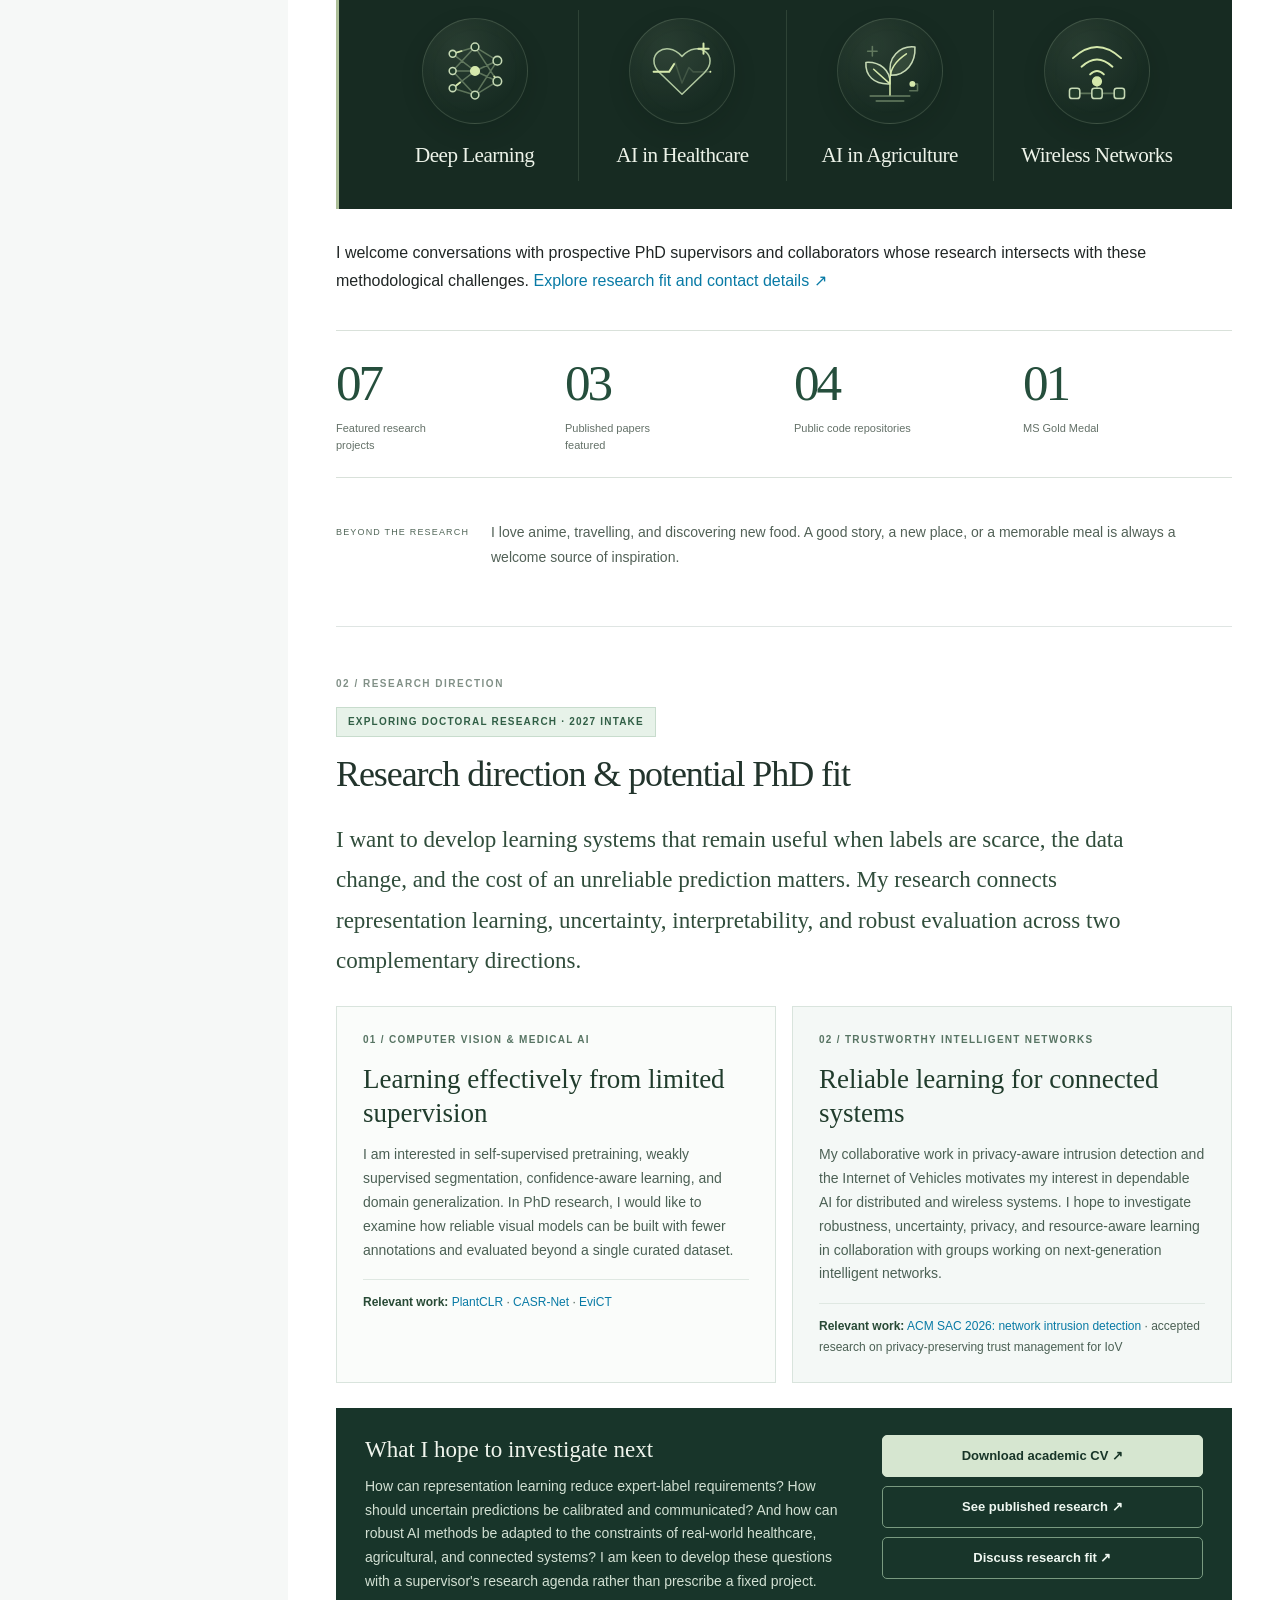
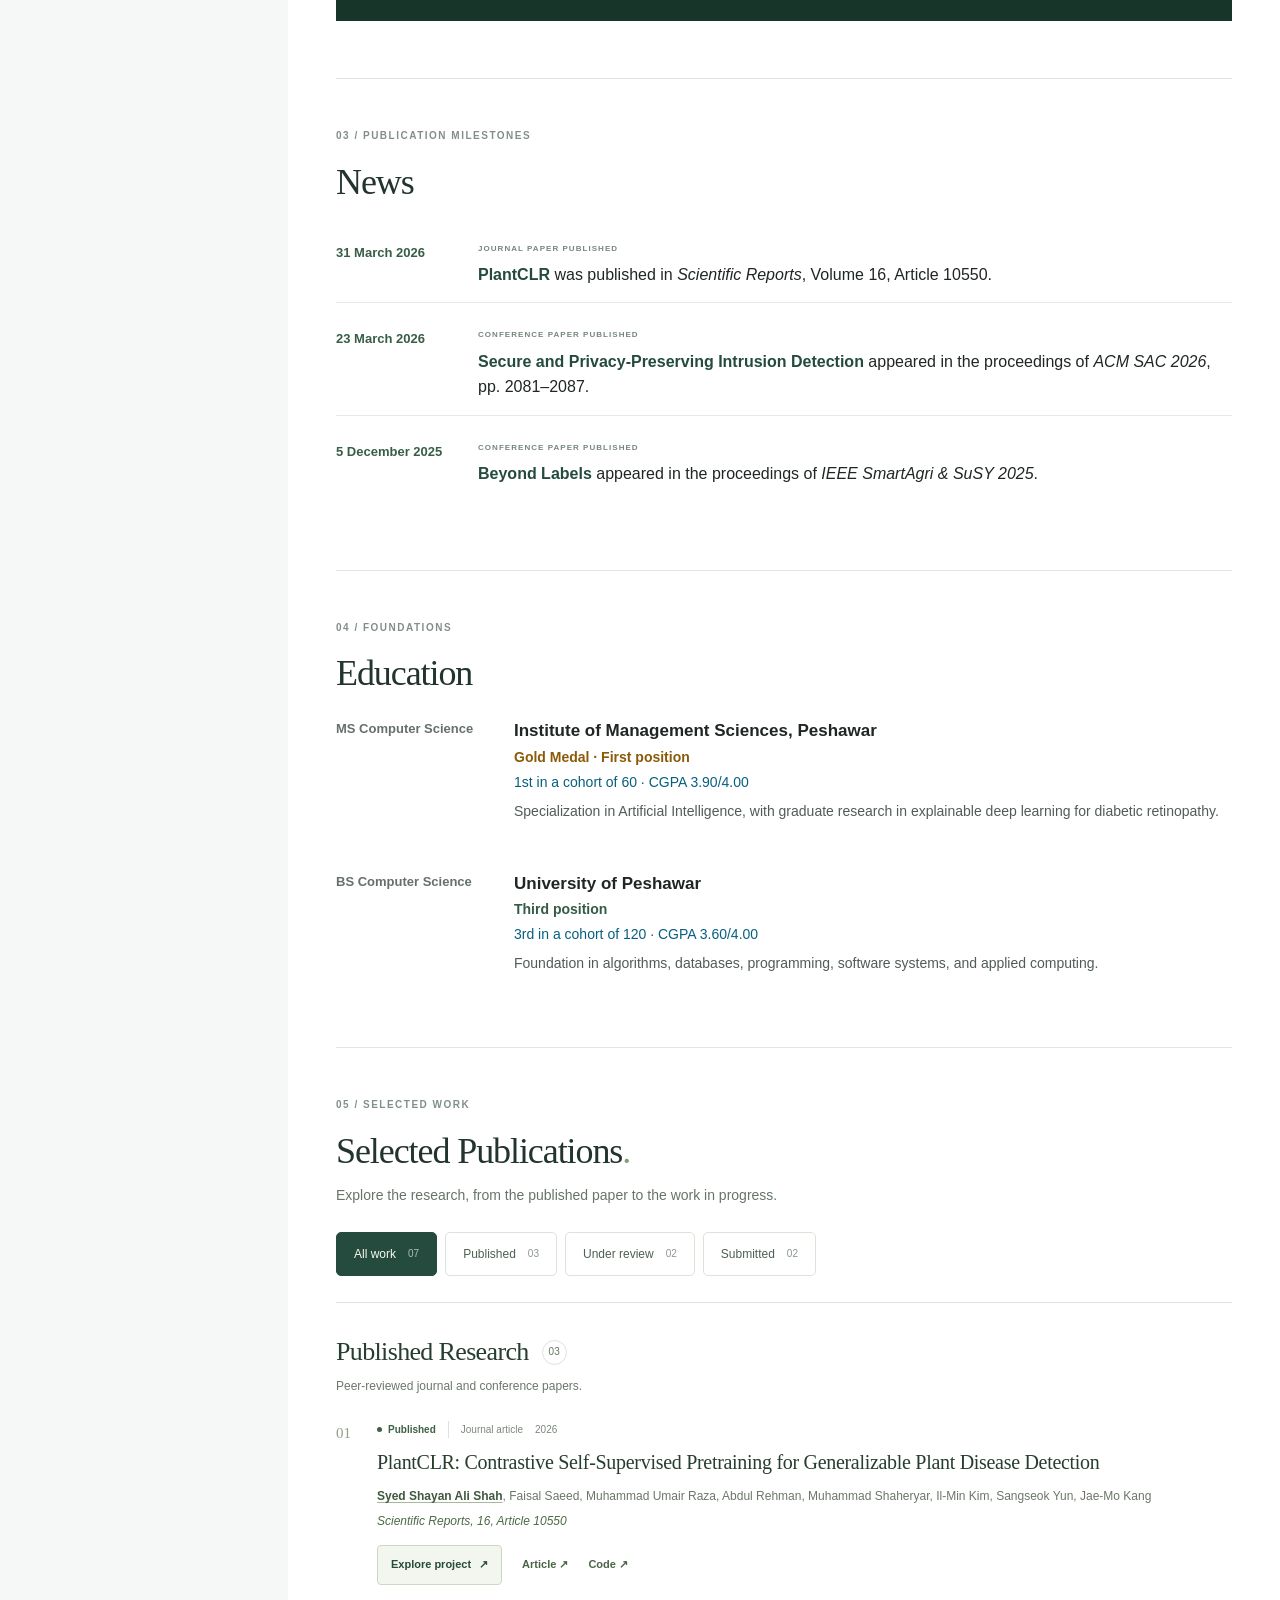
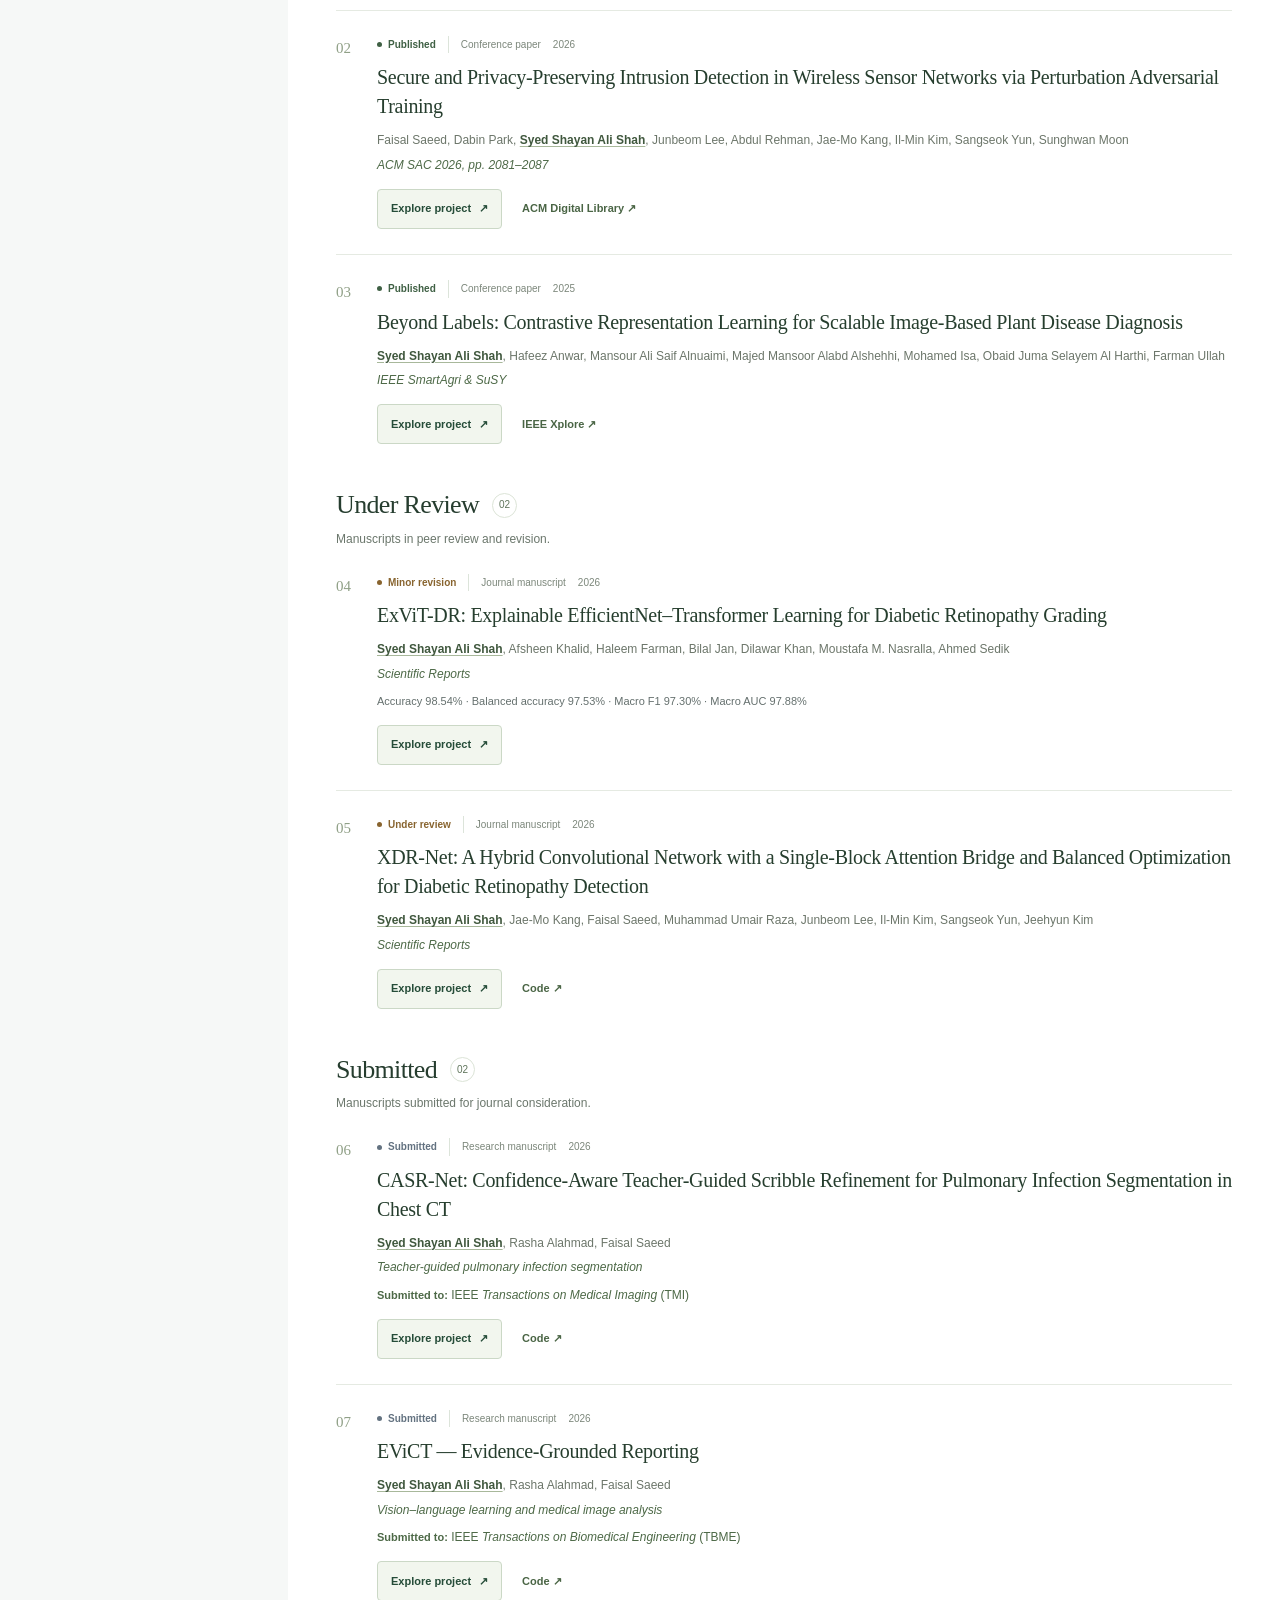
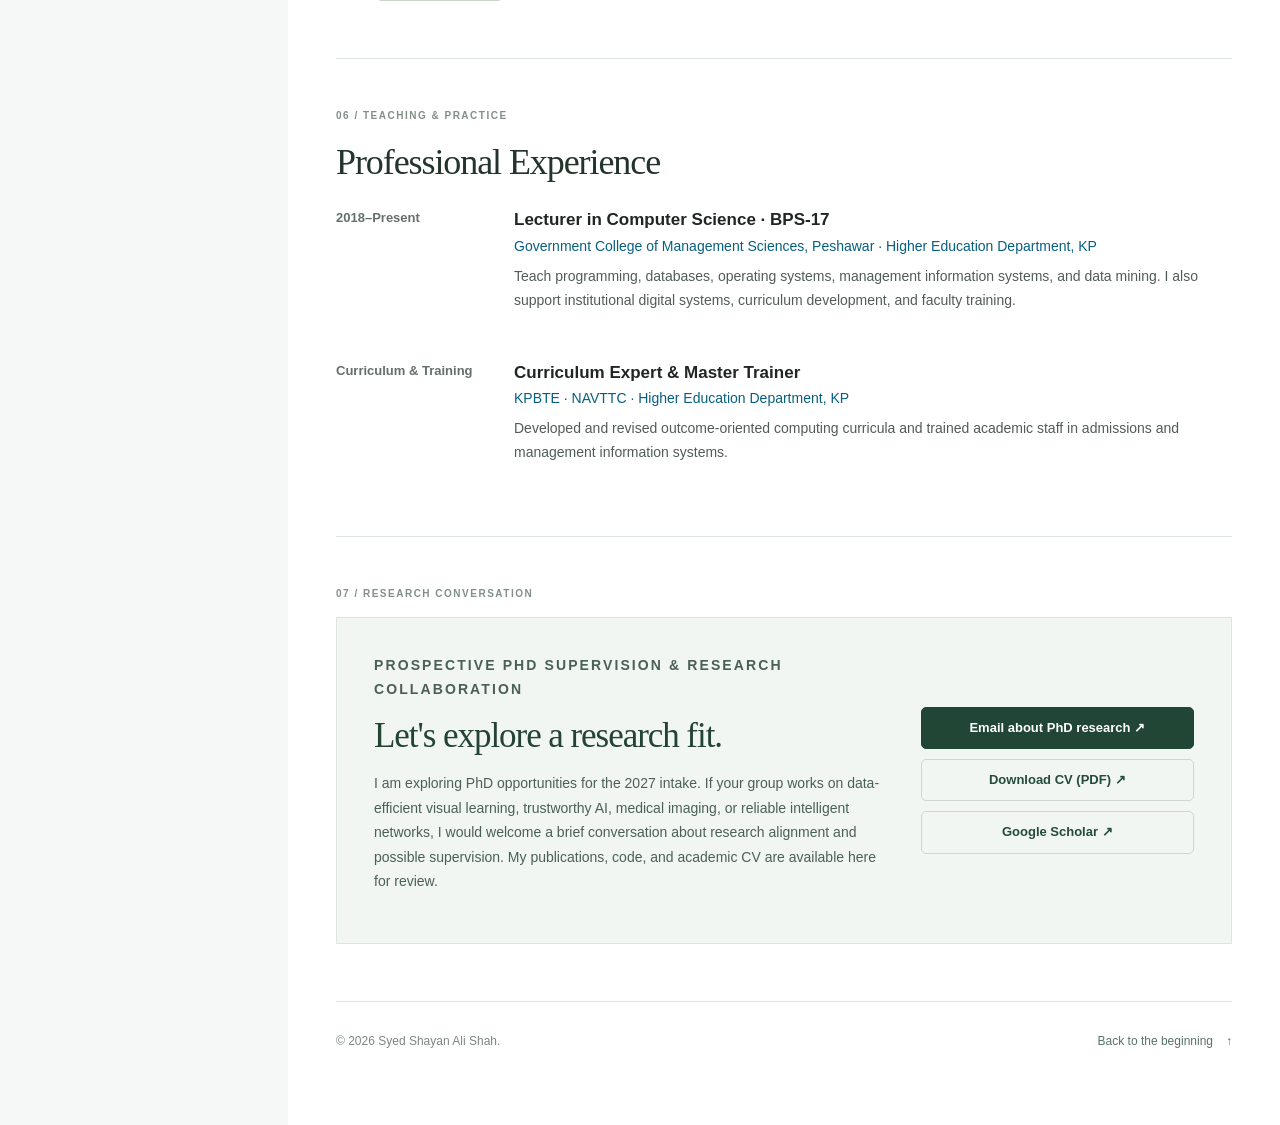
==== commit 1c6e2d5b: "Link PhD research CTAs to downloadable academic CV" ====
--- a/index.html
+++ b/index.html
@@ -101,7 +101,7 @@
 <p>Across retinal imaging, chest CT segmentation, plant disease recognition, and network security, my research asks how learning systems can produce reliable, interpretable predictions when annotations are limited or data distributions change. My work combines self-supervised representation learning, weak supervision, and experimental evaluation of generalization and robustness.</p>
 <p>I received my MS in Computer Science from the Institute of Management Sciences, Peshawar, graduating with a Gold Medal and a CGPA of 3.90/4.00.</p>
 <p class="phd-note"><strong>Exploring PhD research opportunities for the 2027 intake.</strong> I am interested in research groups studying reliable, label-efficient AI, medical and agricultural computer vision, or trustworthy intelligence for connected systems. <a href="#phd-research">Read my proposed research directions ↗</a></p>
-<div class="academic-actionbar" aria-label="Academic profile actions"><a href="academic-cv.html">View academic CV ↗</a><a href="#publications">Research publications ↗</a><a href="mailto:shayanalimscs@gmail.com?subject=Prospective%20PhD%20Research%20Inquiry">Discuss PhD supervision ↗</a></div>
+<div class="academic-actionbar" aria-label="Academic profile actions"><a href="assets/Syed_Shayan_Ali_Shah_Academic_CV.pdf" download>Download CV (PDF) ↗</a><a href="#publications">Research publications ↗</a><a href="mailto:shayanalimscs@gmail.com?subject=Prospective%20PhD%20Research%20Inquiry">Discuss PhD supervision ↗</a></div>
 <div class="research-question research-interests" aria-labelledby="researchInterestsLabel">
   <span class="question-label" id="researchInterestsLabel">RESEARCH INTERESTS</span>
   <ul class="interest-grid" role="list">
@@ -183,7 +183,7 @@
             <p>How can representation learning reduce expert-label requirements? How should uncertain predictions be calibrated and communicated? And how can robust AI methods be adapted to the constraints of real-world healthcare, agricultural, and connected systems? I am keen to develop these questions with a supervisor's research agenda rather than prescribe a fixed project.</p>
           </div>
           <div class="phd-actions">
-            <a href="academic-cv.html">Review my academic CV ↗</a>
+            <a href="assets/Syed_Shayan_Ali_Shah_Academic_CV.pdf" download>Download academic CV ↗</a>
             <a href="#publications">See published research ↗</a>
             <a href="#contact">Discuss research fit ↗</a>
           </div>
@@ -309,7 +309,7 @@
           </div>
           <div class="connect-actions">
             <a href="mailto:shayanalimscs@gmail.com?subject=Prospective%20PhD%20Research%20Discussion">Email about PhD research ↗</a>
-            <a href="academic-cv.html">View academic CV ↗</a>
+            <a href="assets/Syed_Shayan_Ali_Shah_Academic_CV.pdf" download>Download CV (PDF) ↗</a>
             <a href="https://scholar.google.com/citations?user=QaPiey0AAAAJ" target="_blank" rel="noopener">Google Scholar ↗</a>
           </div>
         </div>
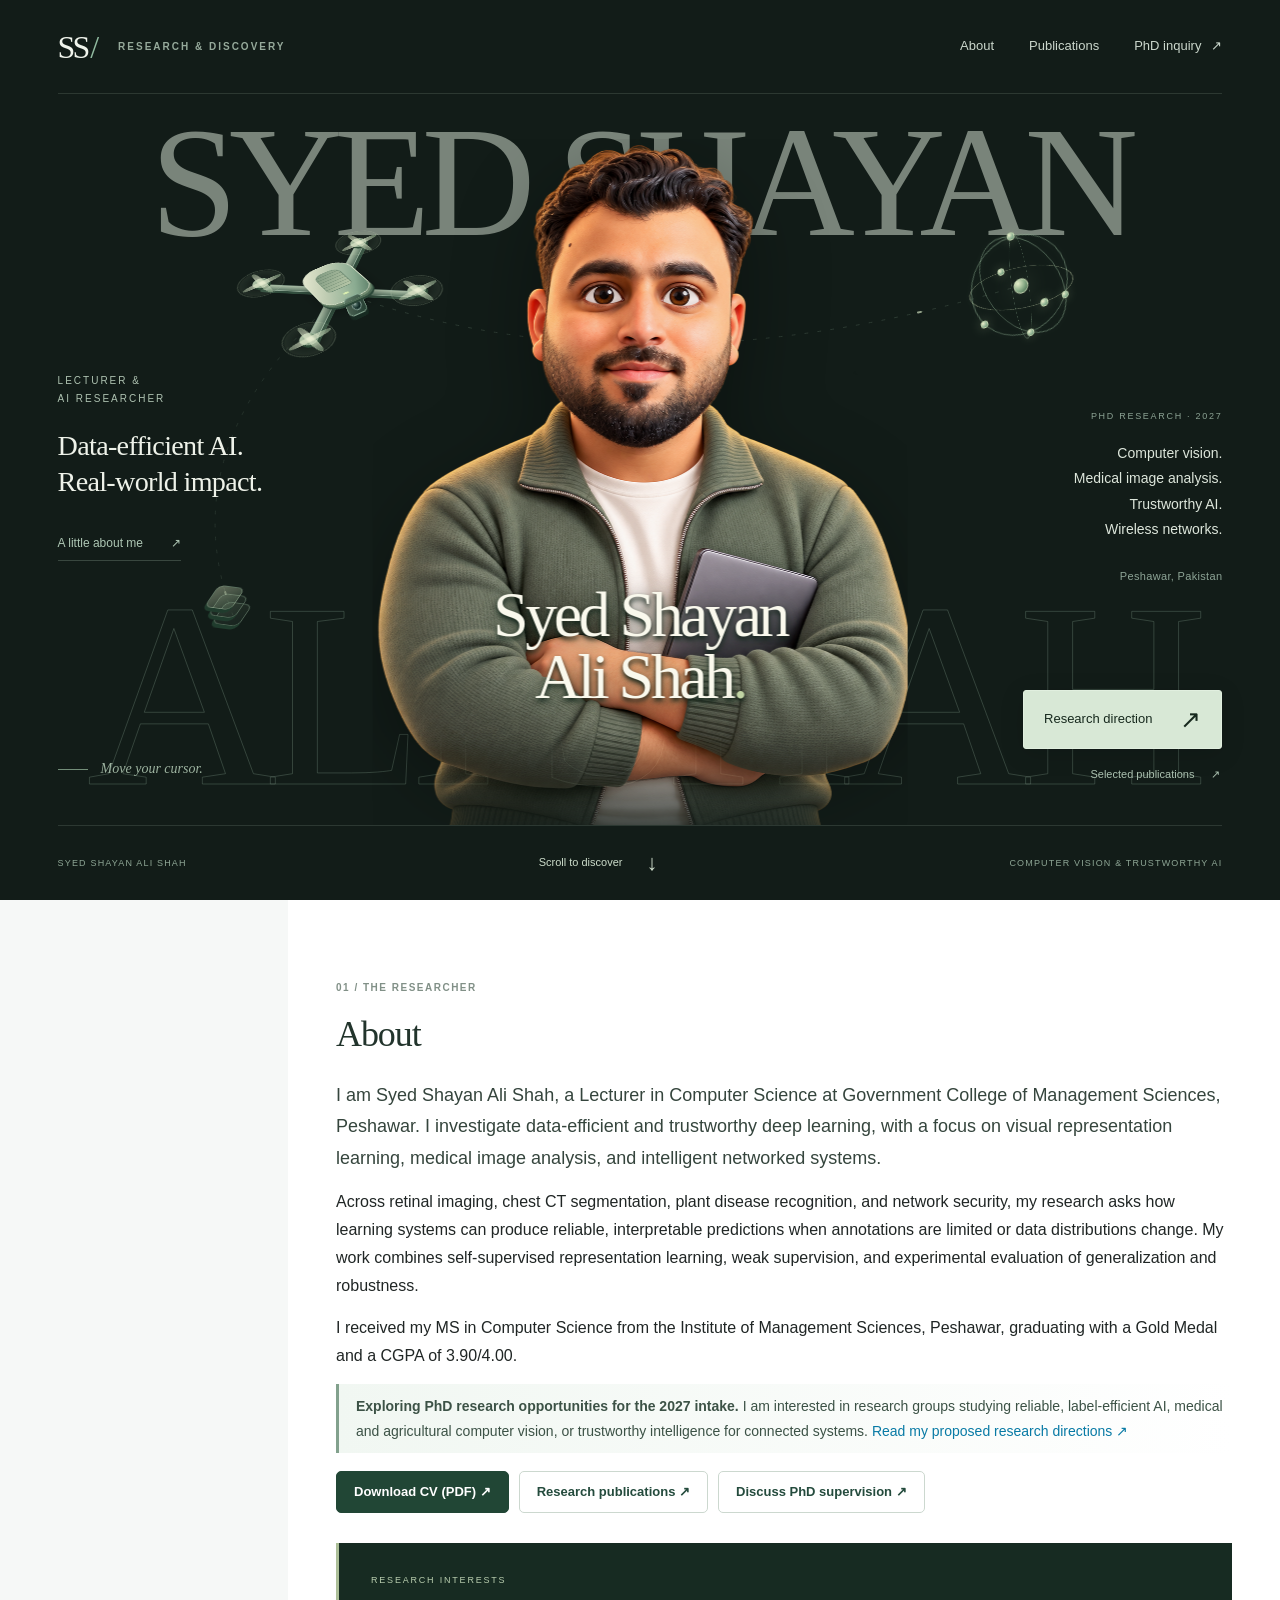
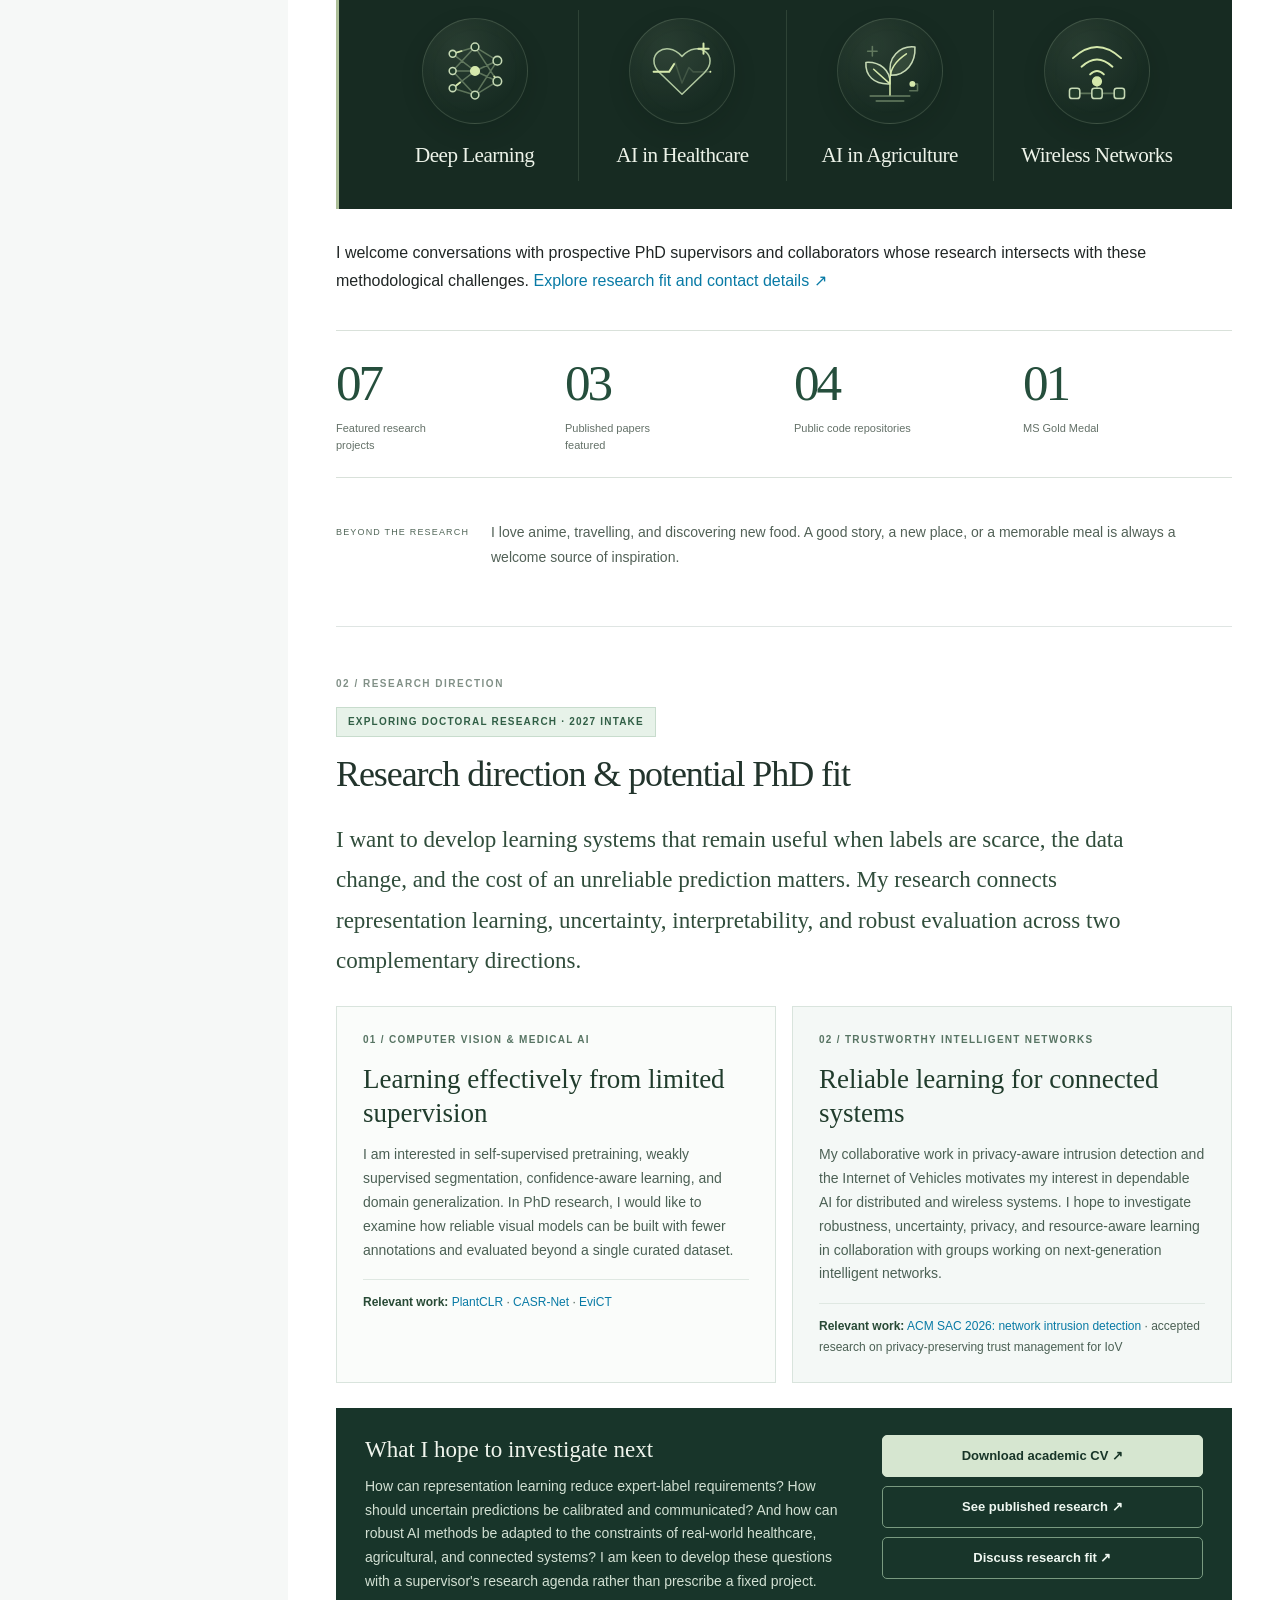
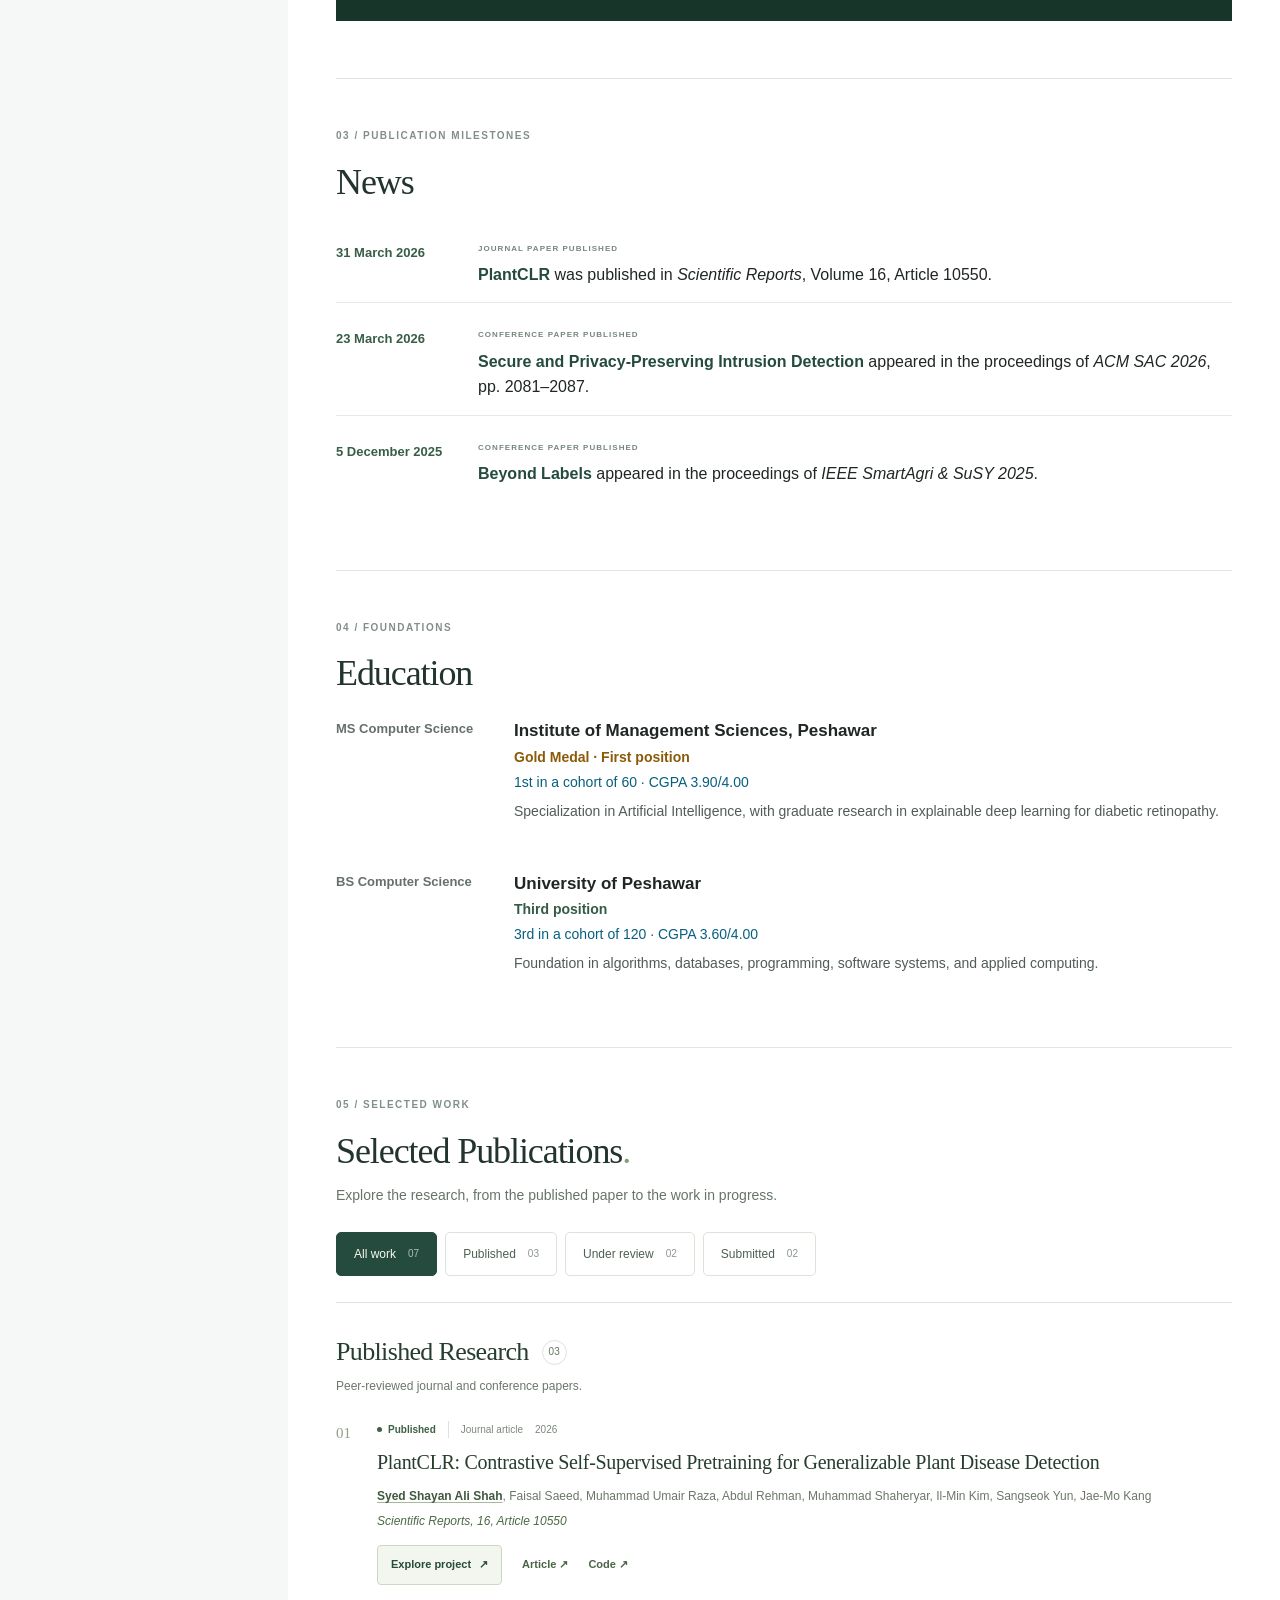
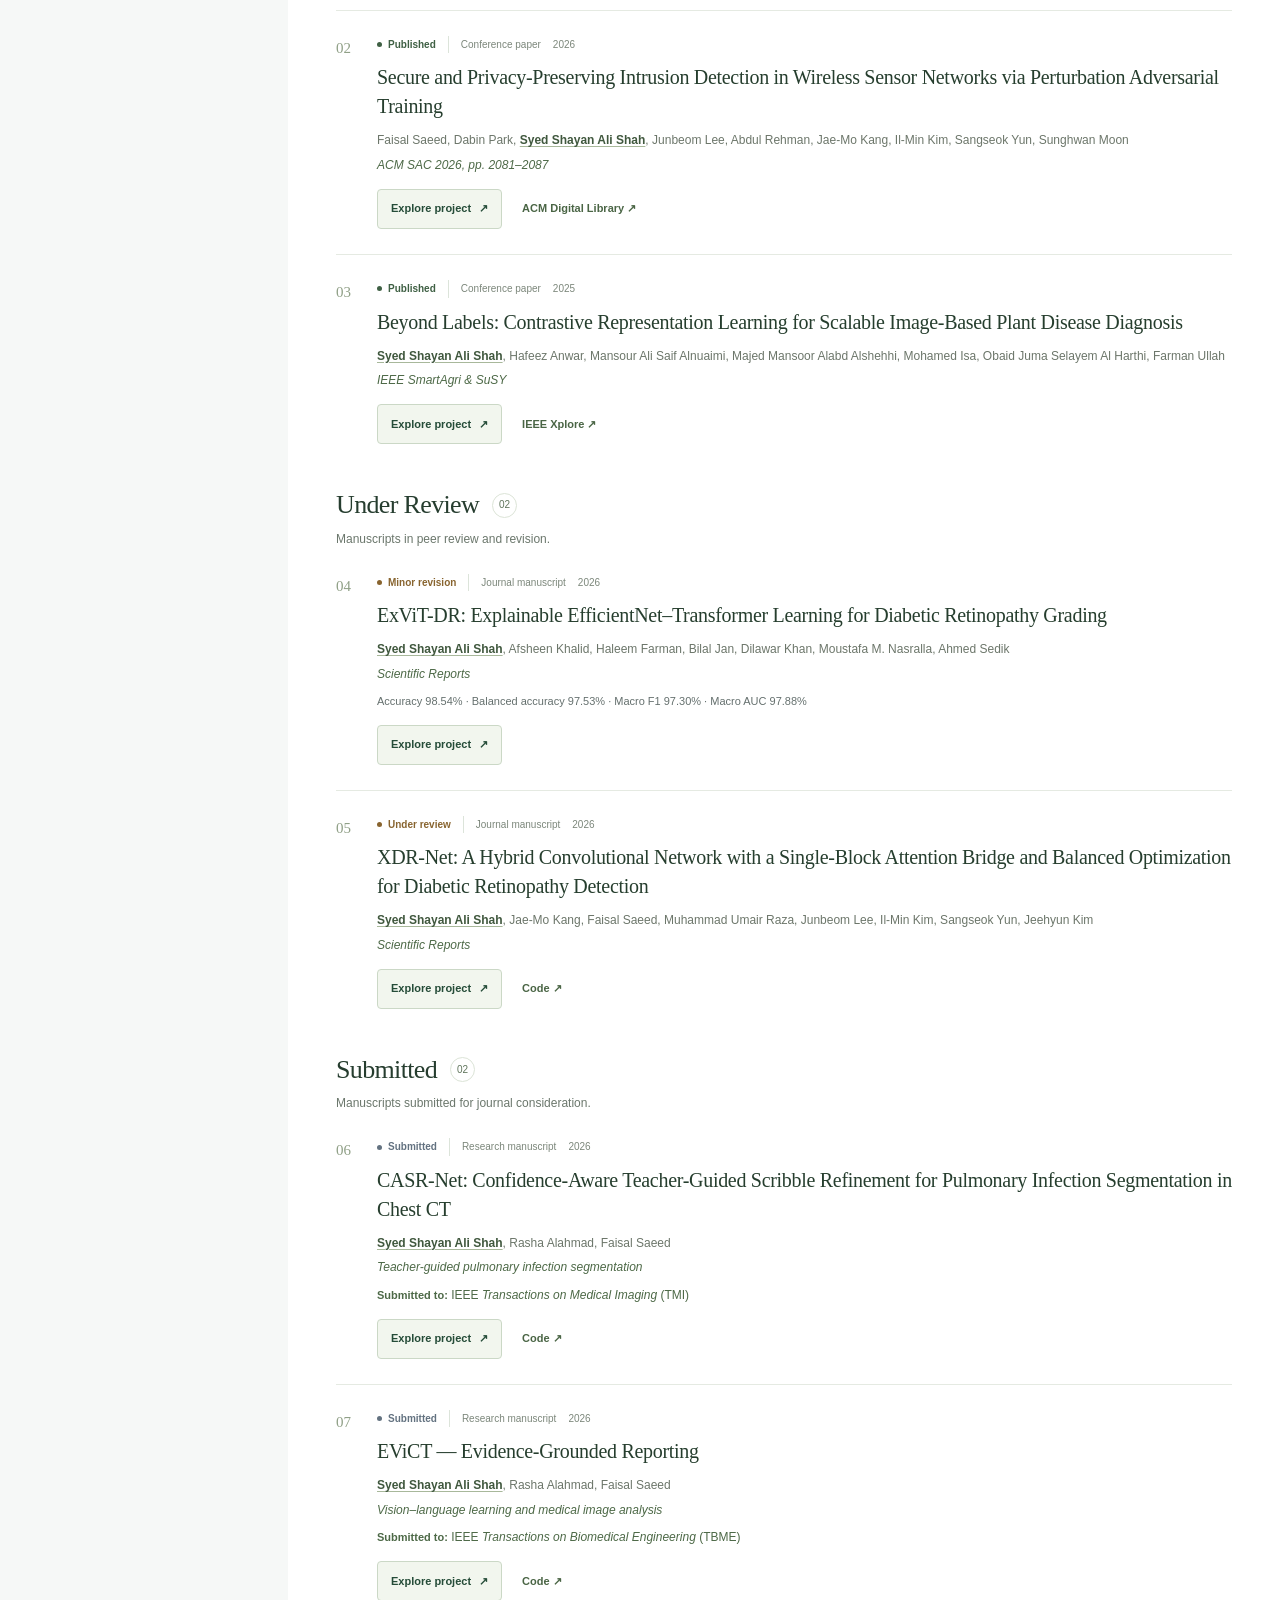
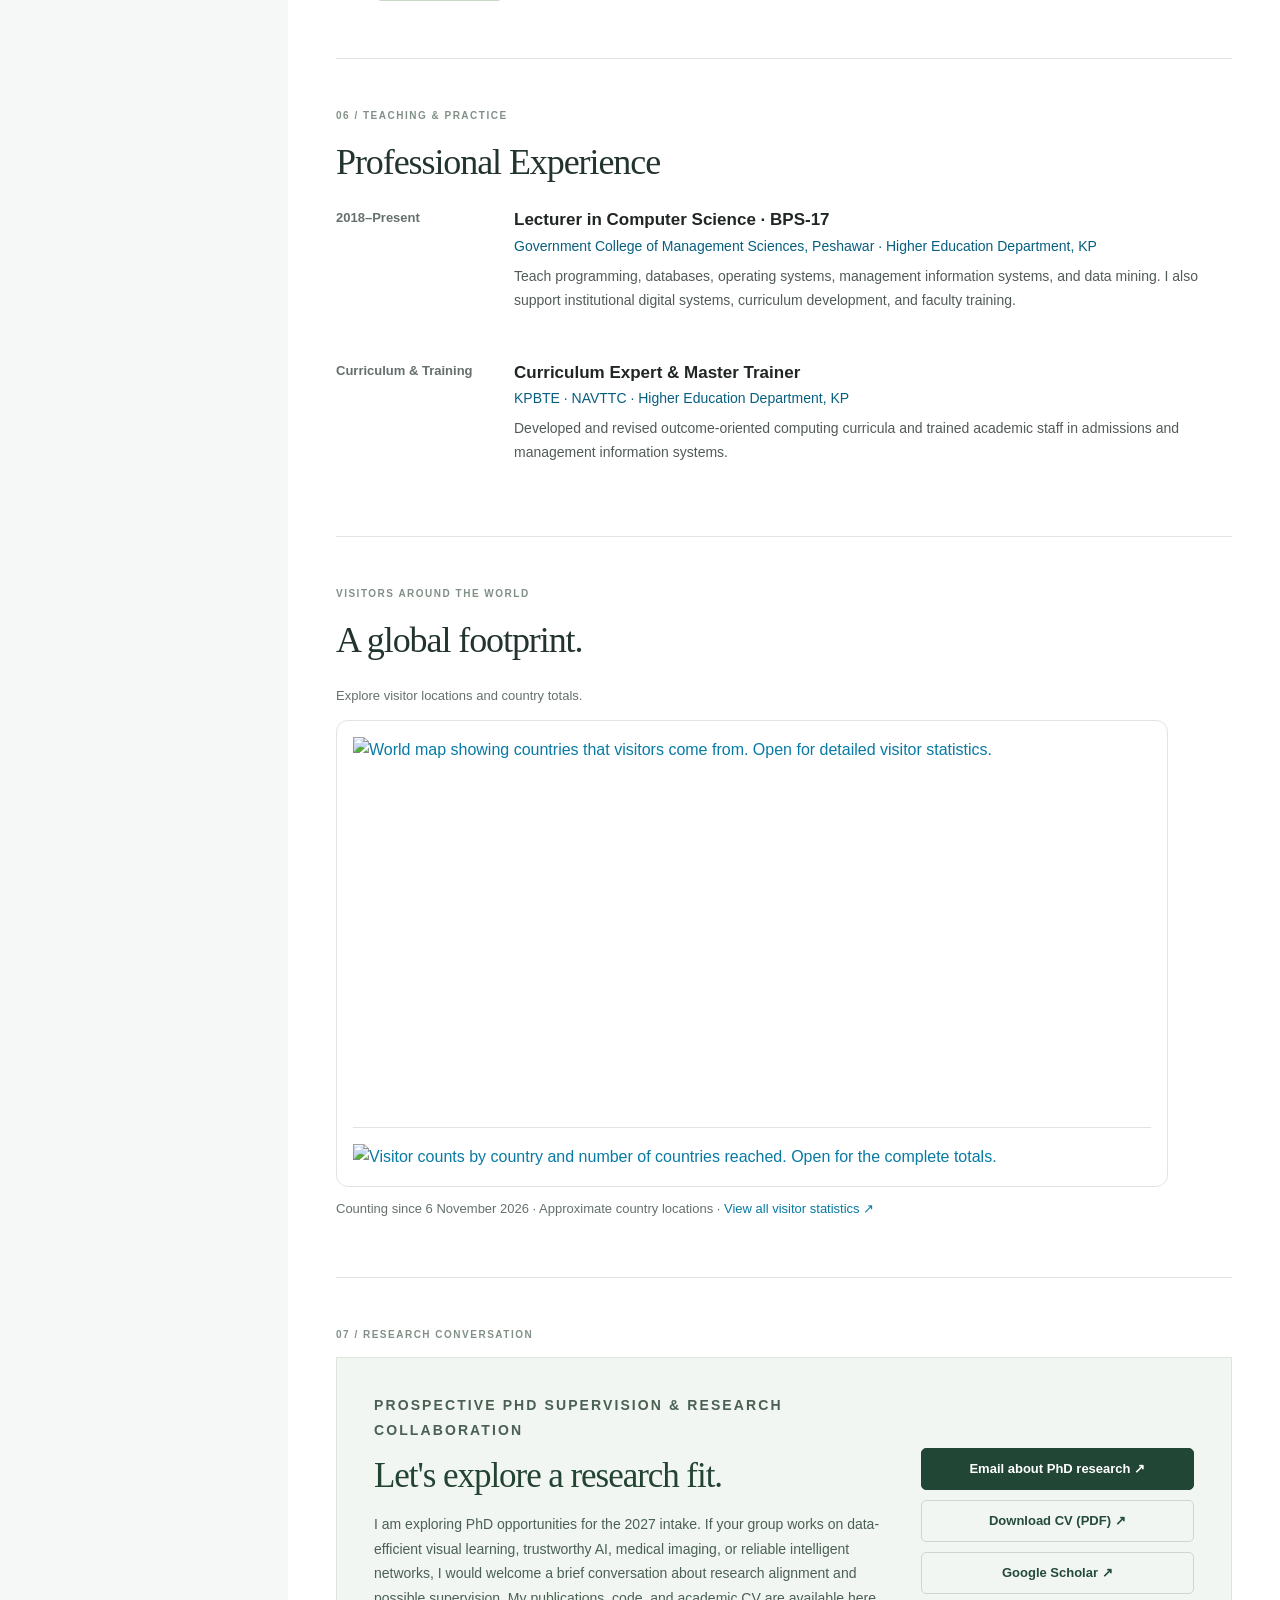
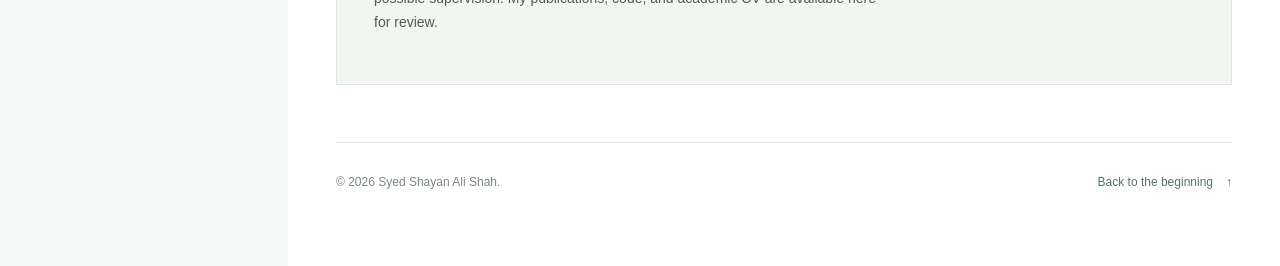
==== commit 4eb96d58: "Add visitor world map and country counts after professional experience" ====
--- a/index.html
+++ b/index.html
@@ -299,6 +299,23 @@
       <section id="experience"><div class="section-kicker">06 / TEACHING & PRACTICE</div><h2>Professional Experience</h2><div class="timeline"><article class="timeline-item"><div class="timeline-date">2018–Present</div><div><h3>Lecturer in Computer Science · BPS-17</h3><p class="org">Government College of Management Sciences, Peshawar · Higher Education Department, KP</p><p>Teach programming, databases, operating systems, management information systems, and data mining. I also support institutional digital systems, curriculum development, and faculty training.</p></div></article><article class="timeline-item"><div class="timeline-date">Curriculum &amp; Training</div><div><h3>Curriculum Expert &amp; Master Trainer</h3><p class="org">KPBTE · NAVTTC · Higher Education Department, KP</p><p>Developed and revised outcome-oriented computing curricula and trained academic staff in admissions and management information systems.</p></div></article></div></section>
       
 
+      <section id="visitors" aria-labelledby="visitorsTitle">
+        <div class="section-kicker">VISITORS AROUND THE WORLD</div>
+        <h2 id="visitorsTitle">A global footprint.</h2>
+        <p class="small-note">Explore visitor locations and country totals.</p>
+        <div style="max-width:832px;padding:clamp(8px,2vw,16px);border:1px solid var(--line);border-radius:12px;background:#fff;overflow:hidden">
+          <a href="https://info.flagcounter.com/bZAF" target="_blank" rel="noopener" aria-label="View visitor statistics by country" style="display:block">
+            <img src="https://s05.flagcounter.com/map/bZAF/size_l/txt_17201F/border_FFFFFF/pageviews_0/viewers_0/flags_0/" width="800" height="375" alt="World map showing countries that visitors come from. Open for detailed visitor statistics." loading="eager" decoding="async" fetchpriority="low" style="width:100%;height:auto">
+          </a>
+          <div style="margin-top:16px;padding-top:16px;border-top:1px solid var(--line)">
+            <a href="https://info.flagcounter.com/bZAF" target="_blank" rel="noopener" aria-label="View country visitor counts and full statistics" style="display:block;width:fit-content;max-width:100%">
+              <img src="https://s05.flagcounter.com/count2/bZAF/bg_FFFFFF/txt_17201F/border_FFFFFF/columns_4/maxflags_12/viewers_0/labels_1/pageviews_0/flags_1/percent_0/" alt="Visitor counts by country and number of countries reached. Open for the complete totals." loading="eager" decoding="async" fetchpriority="low" style="max-width:100%;height:auto">
+            </a>
+          </div>
+        </div>
+        <p class="small-note" style="margin-top:12px;margin-bottom:0">Counting since 6 November 2026 · Approximate country locations · <a href="https://info.flagcounter.com/bZAF" target="_blank" rel="noopener">View all visitor statistics ↗</a></p>
+      </section>
+
       <section id="contact" class="contact-section" aria-labelledby="contactTitle">
         <div class="section-kicker">07 / RESEARCH CONVERSATION</div>
         <div class="connect-panel">
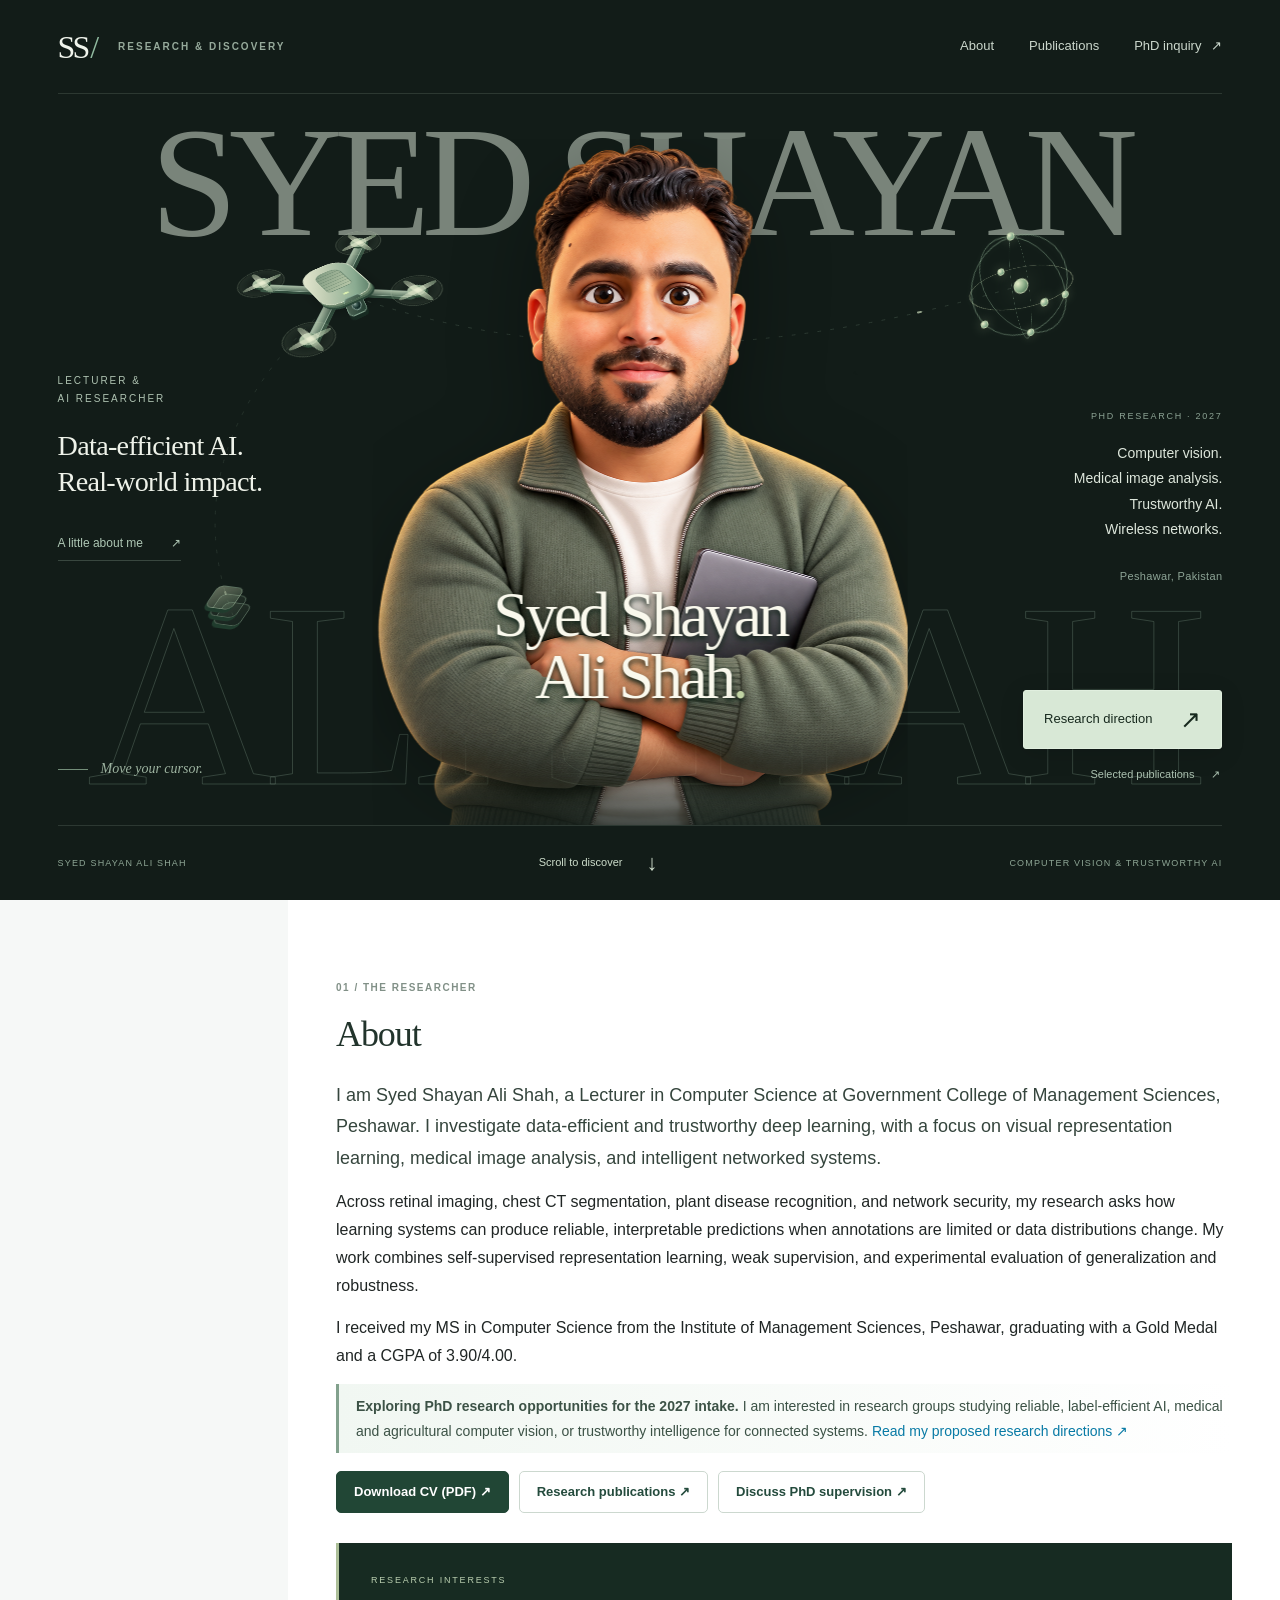
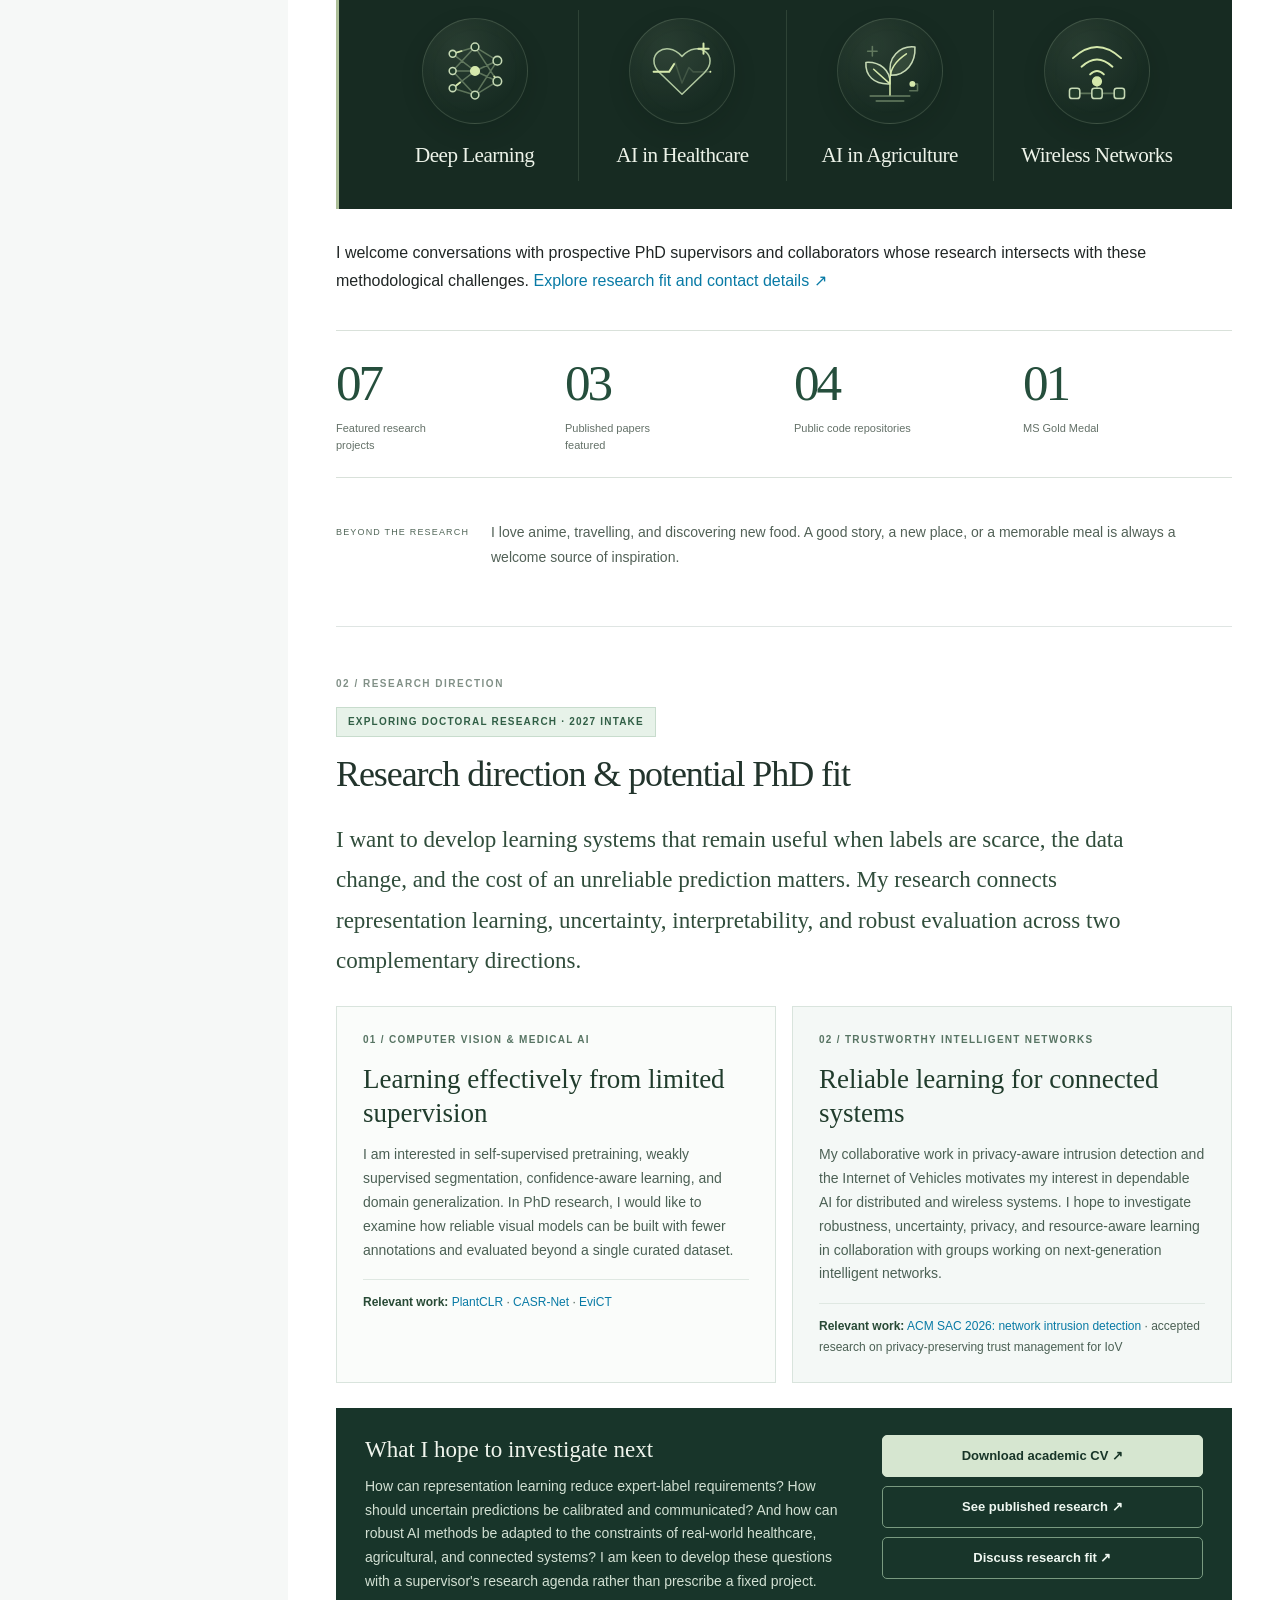
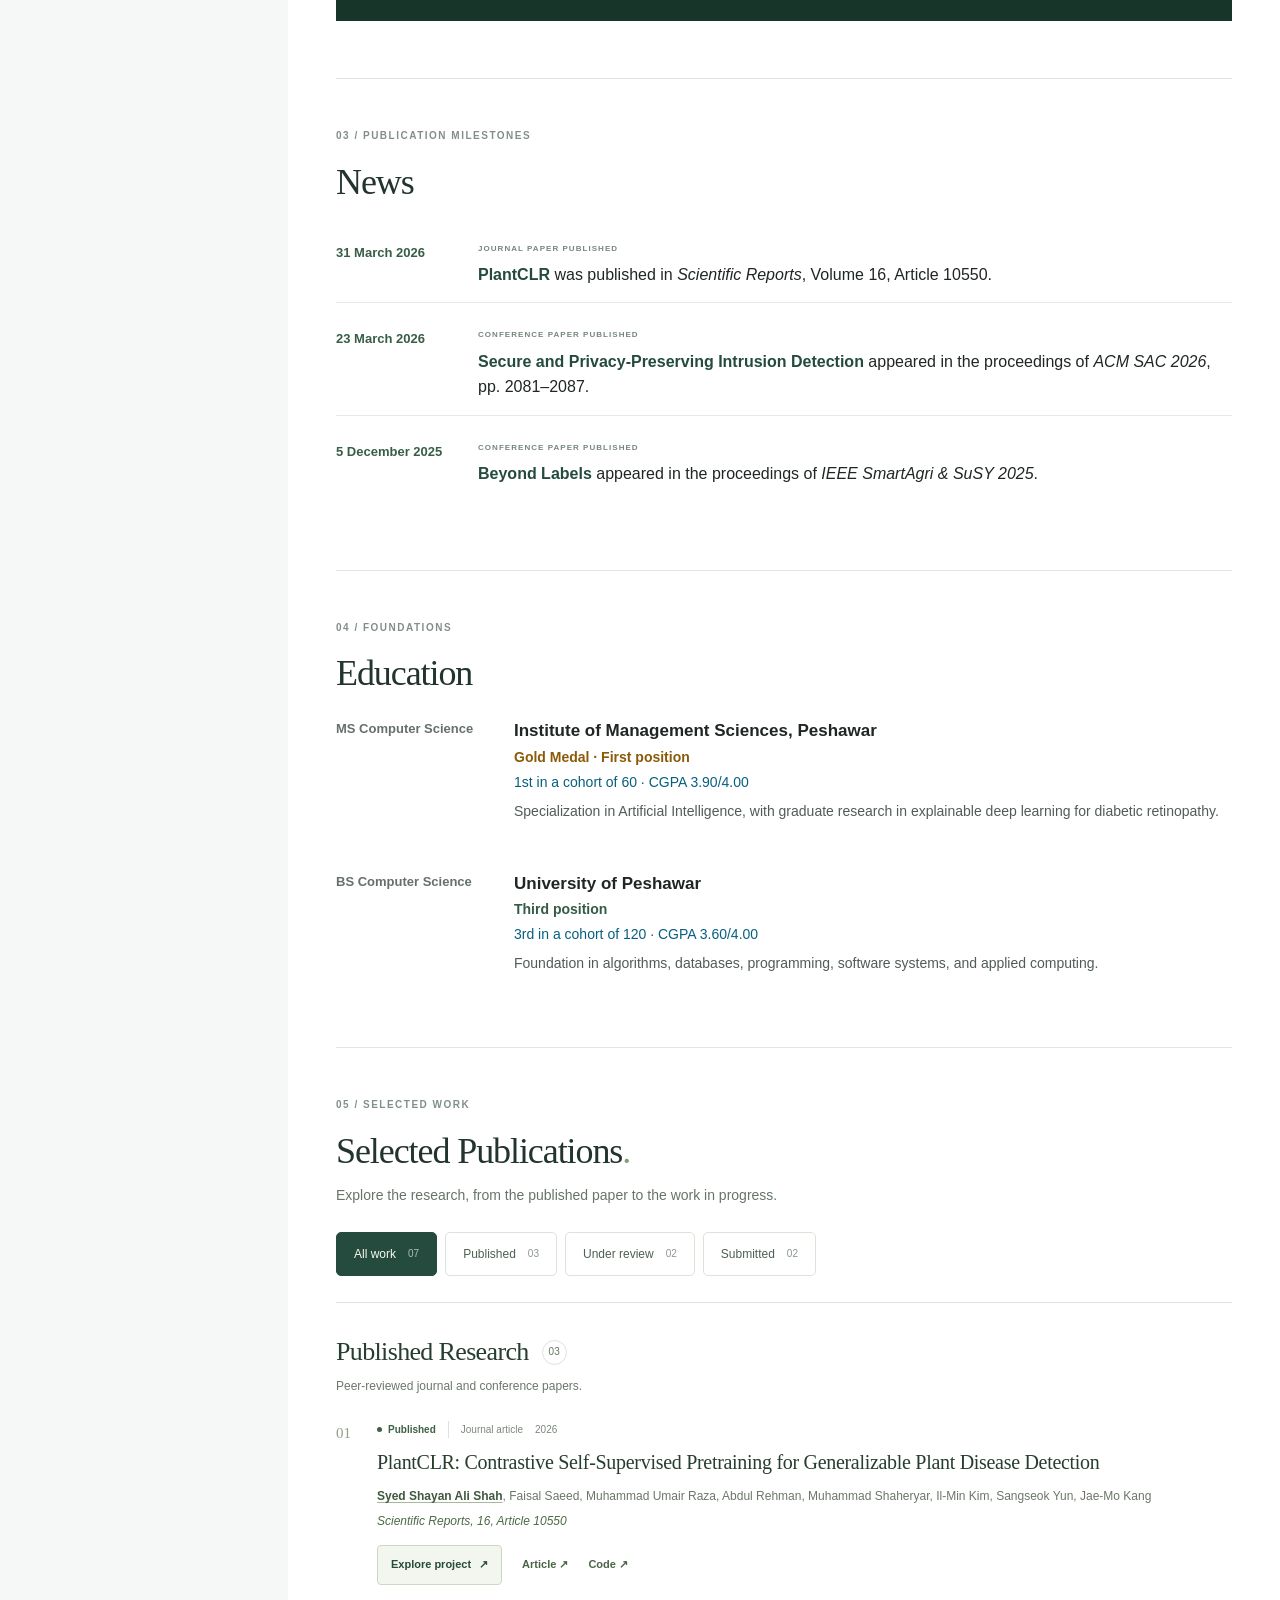
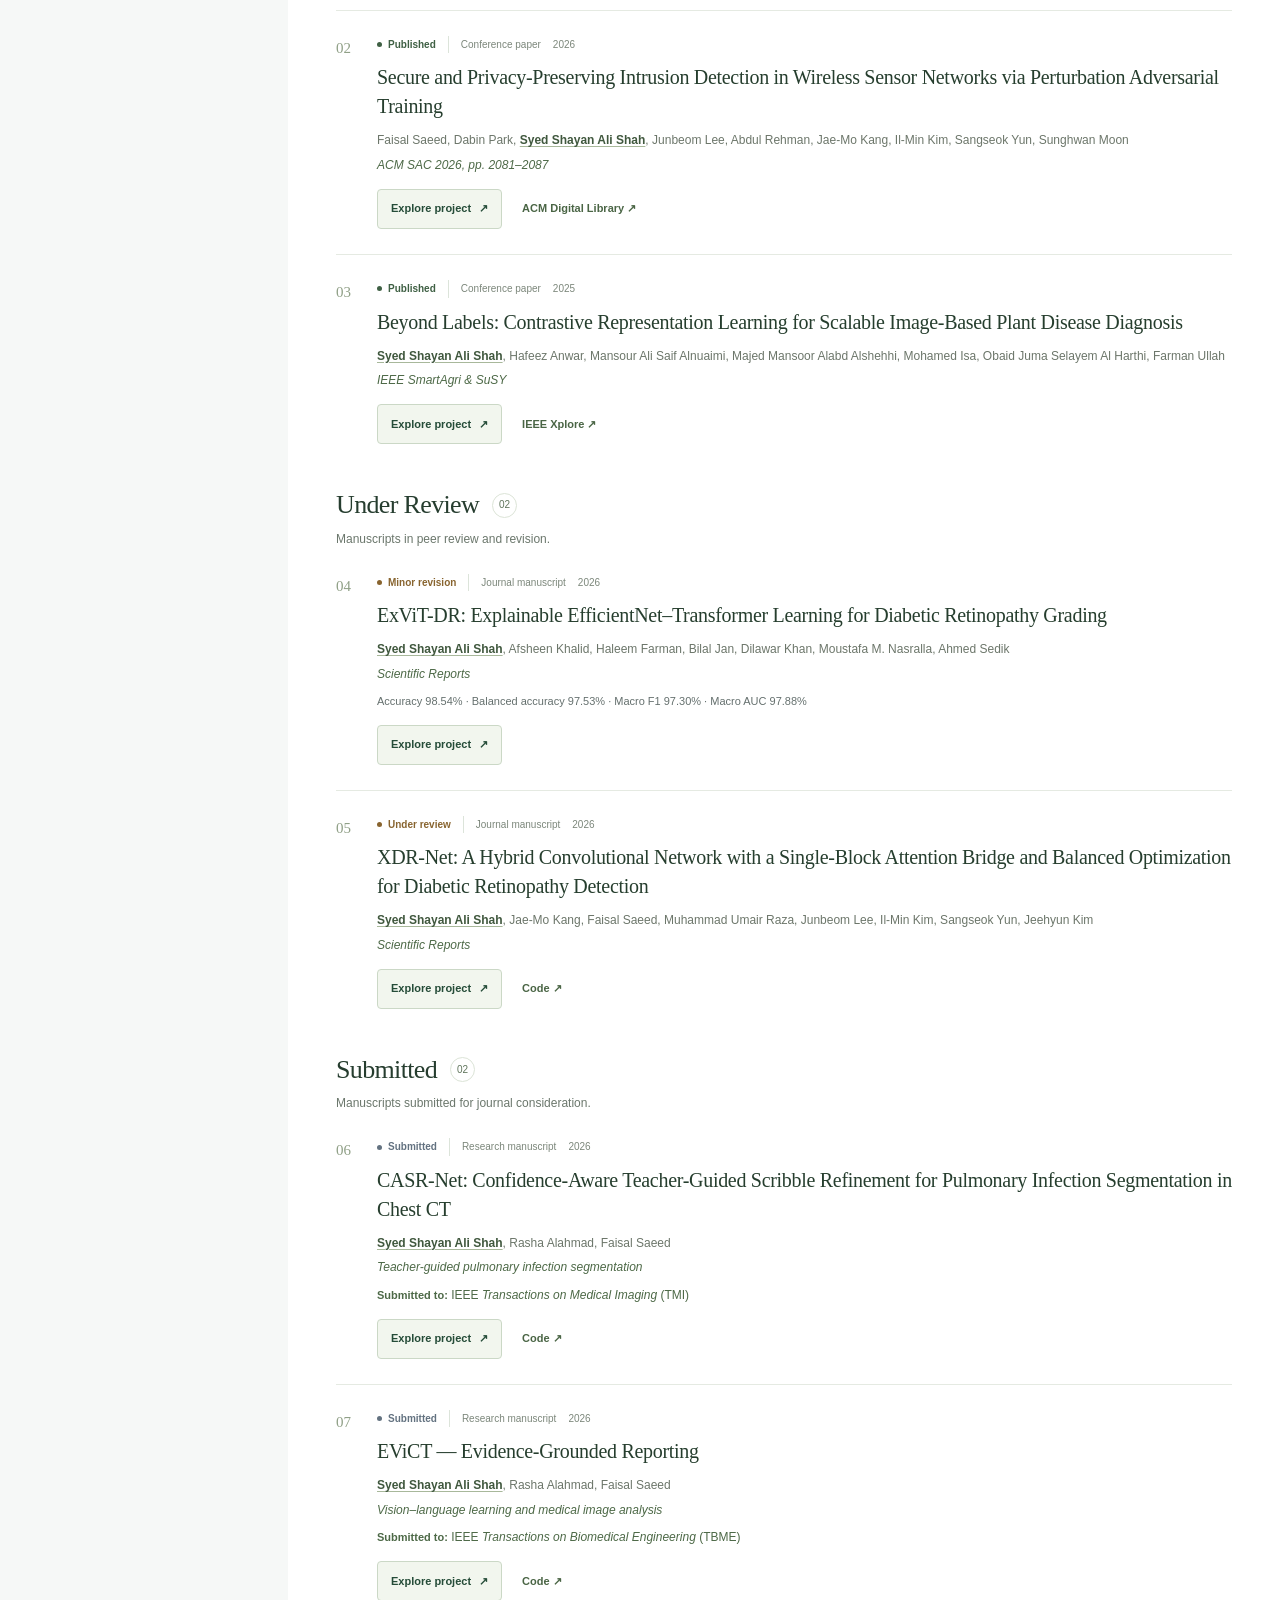
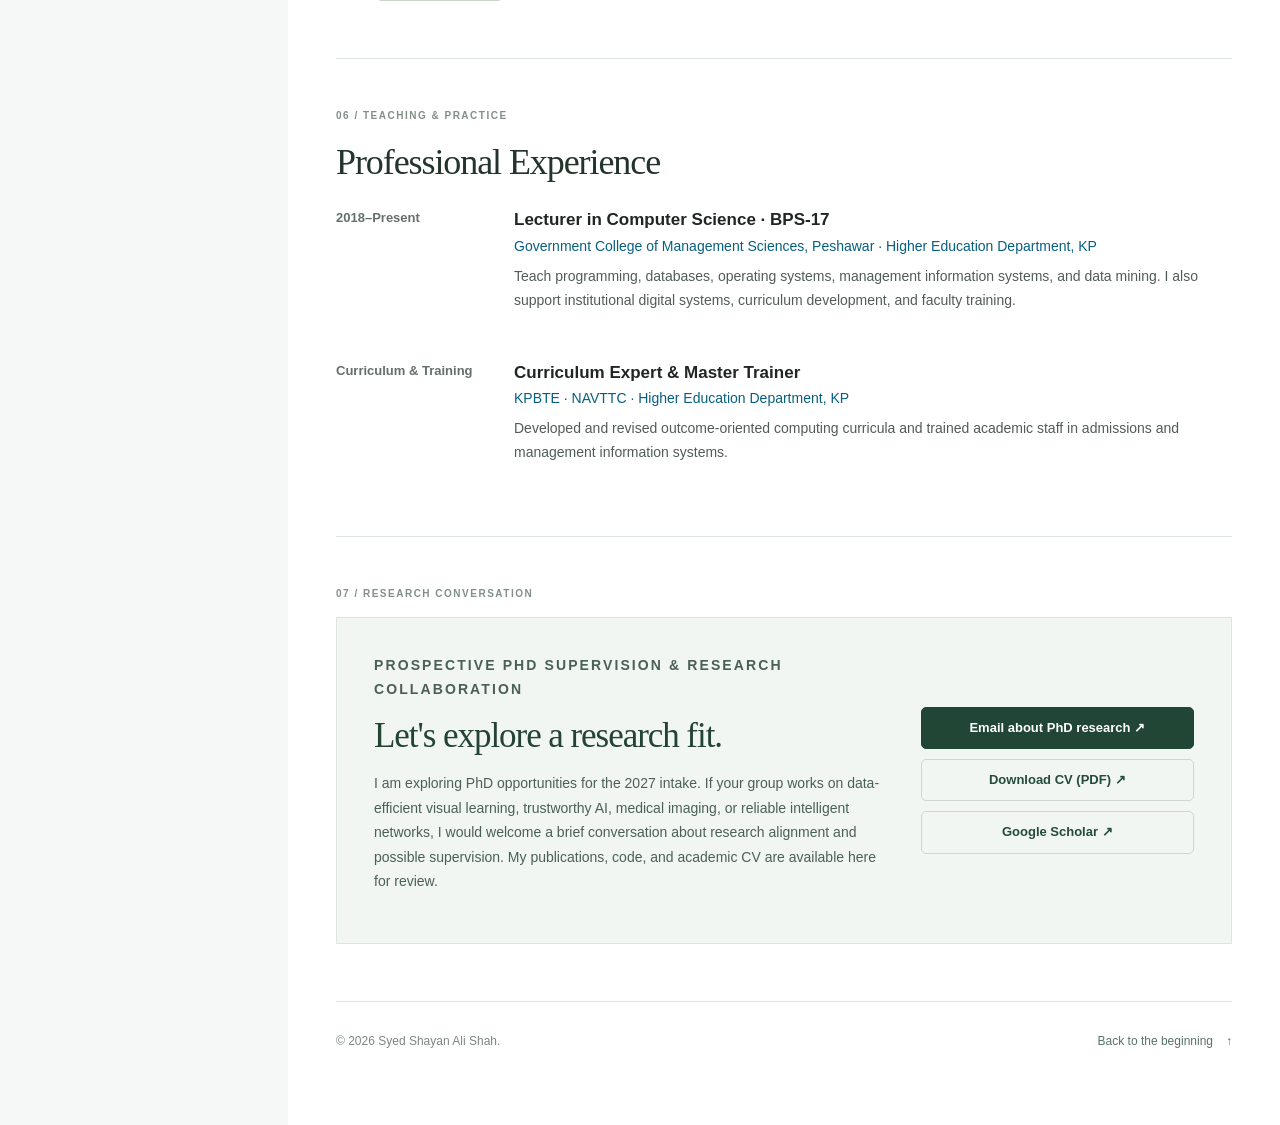
==== commit b272e264: "Remove visitor map and restore previous portfolio page" ====
--- a/index.html
+++ b/index.html
@@ -299,23 +299,6 @@
       <section id="experience"><div class="section-kicker">06 / TEACHING & PRACTICE</div><h2>Professional Experience</h2><div class="timeline"><article class="timeline-item"><div class="timeline-date">2018–Present</div><div><h3>Lecturer in Computer Science · BPS-17</h3><p class="org">Government College of Management Sciences, Peshawar · Higher Education Department, KP</p><p>Teach programming, databases, operating systems, management information systems, and data mining. I also support institutional digital systems, curriculum development, and faculty training.</p></div></article><article class="timeline-item"><div class="timeline-date">Curriculum &amp; Training</div><div><h3>Curriculum Expert &amp; Master Trainer</h3><p class="org">KPBTE · NAVTTC · Higher Education Department, KP</p><p>Developed and revised outcome-oriented computing curricula and trained academic staff in admissions and management information systems.</p></div></article></div></section>
       
 
-      <section id="visitors" aria-labelledby="visitorsTitle">
-        <div class="section-kicker">VISITORS AROUND THE WORLD</div>
-        <h2 id="visitorsTitle">A global footprint.</h2>
-        <p class="small-note">Explore visitor locations and country totals.</p>
-        <div style="max-width:832px;padding:clamp(8px,2vw,16px);border:1px solid var(--line);border-radius:12px;background:#fff;overflow:hidden">
-          <a href="https://info.flagcounter.com/bZAF" target="_blank" rel="noopener" aria-label="View visitor statistics by country" style="display:block">
-            <img src="https://s05.flagcounter.com/map/bZAF/size_l/txt_17201F/border_FFFFFF/pageviews_0/viewers_0/flags_0/" width="800" height="375" alt="World map showing countries that visitors come from. Open for detailed visitor statistics." loading="eager" decoding="async" fetchpriority="low" style="width:100%;height:auto">
-          </a>
-          <div style="margin-top:16px;padding-top:16px;border-top:1px solid var(--line)">
-            <a href="https://info.flagcounter.com/bZAF" target="_blank" rel="noopener" aria-label="View country visitor counts and full statistics" style="display:block;width:fit-content;max-width:100%">
-              <img src="https://s05.flagcounter.com/count2/bZAF/bg_FFFFFF/txt_17201F/border_FFFFFF/columns_4/maxflags_12/viewers_0/labels_1/pageviews_0/flags_1/percent_0/" alt="Visitor counts by country and number of countries reached. Open for the complete totals." loading="eager" decoding="async" fetchpriority="low" style="max-width:100%;height:auto">
-            </a>
-          </div>
-        </div>
-        <p class="small-note" style="margin-top:12px;margin-bottom:0">Counting since 6 November 2026 · Approximate country locations · <a href="https://info.flagcounter.com/bZAF" target="_blank" rel="noopener">View all visitor statistics ↗</a></p>
-      </section>
-
       <section id="contact" class="contact-section" aria-labelledby="contactTitle">
         <div class="section-kicker">07 / RESEARCH CONVERSATION</div>
         <div class="connect-panel">
